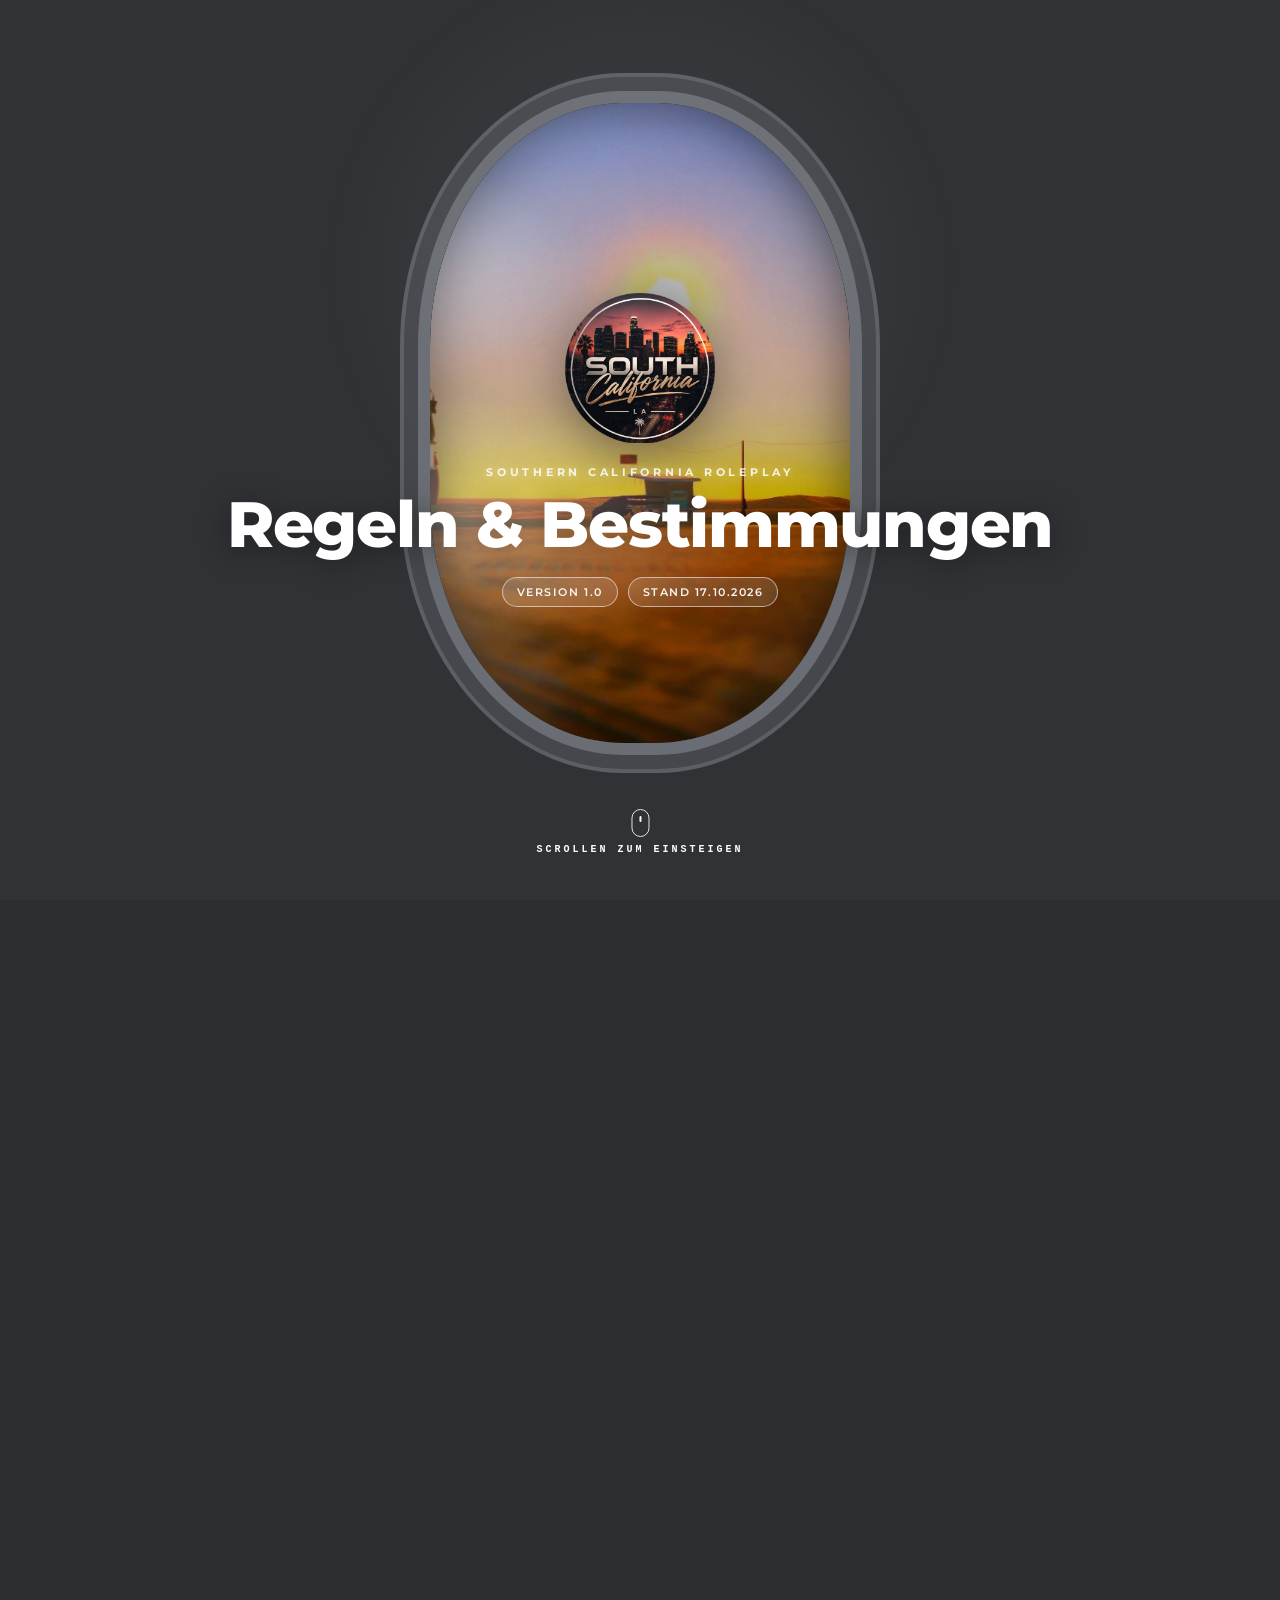
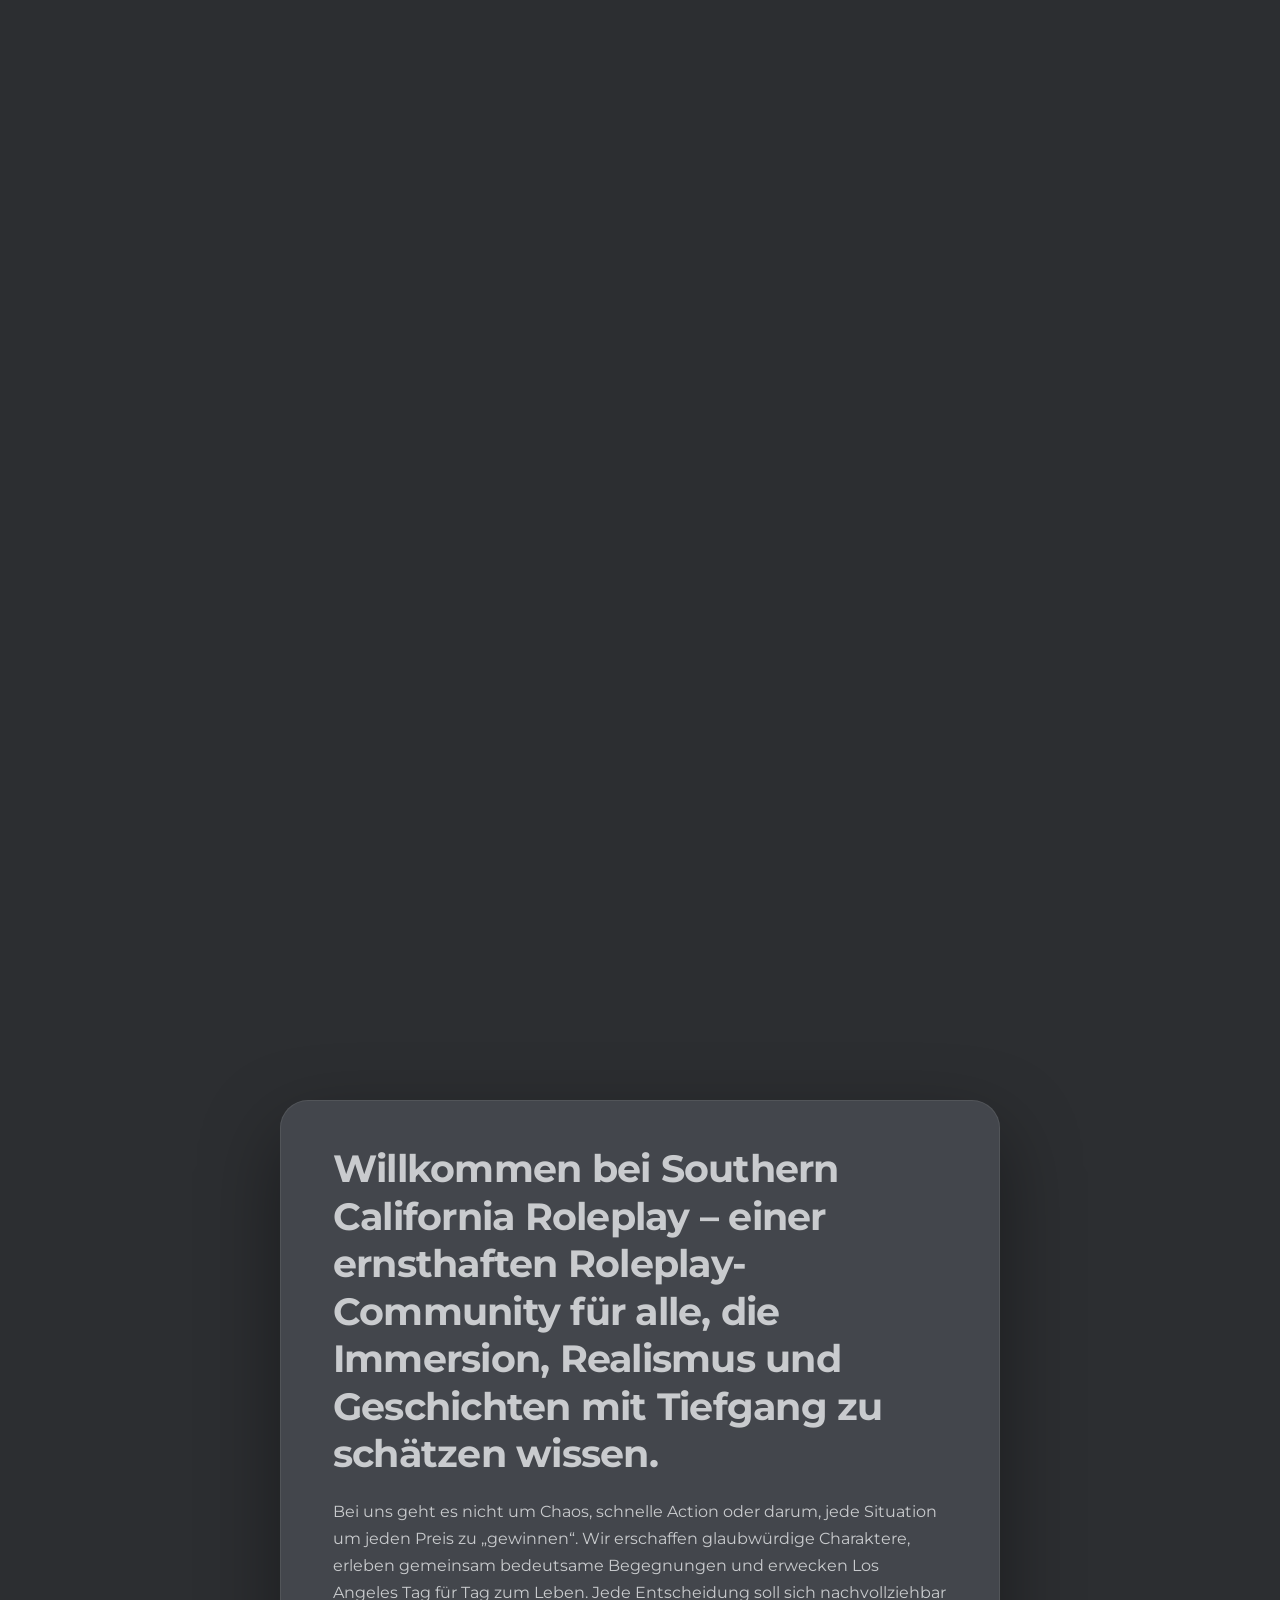
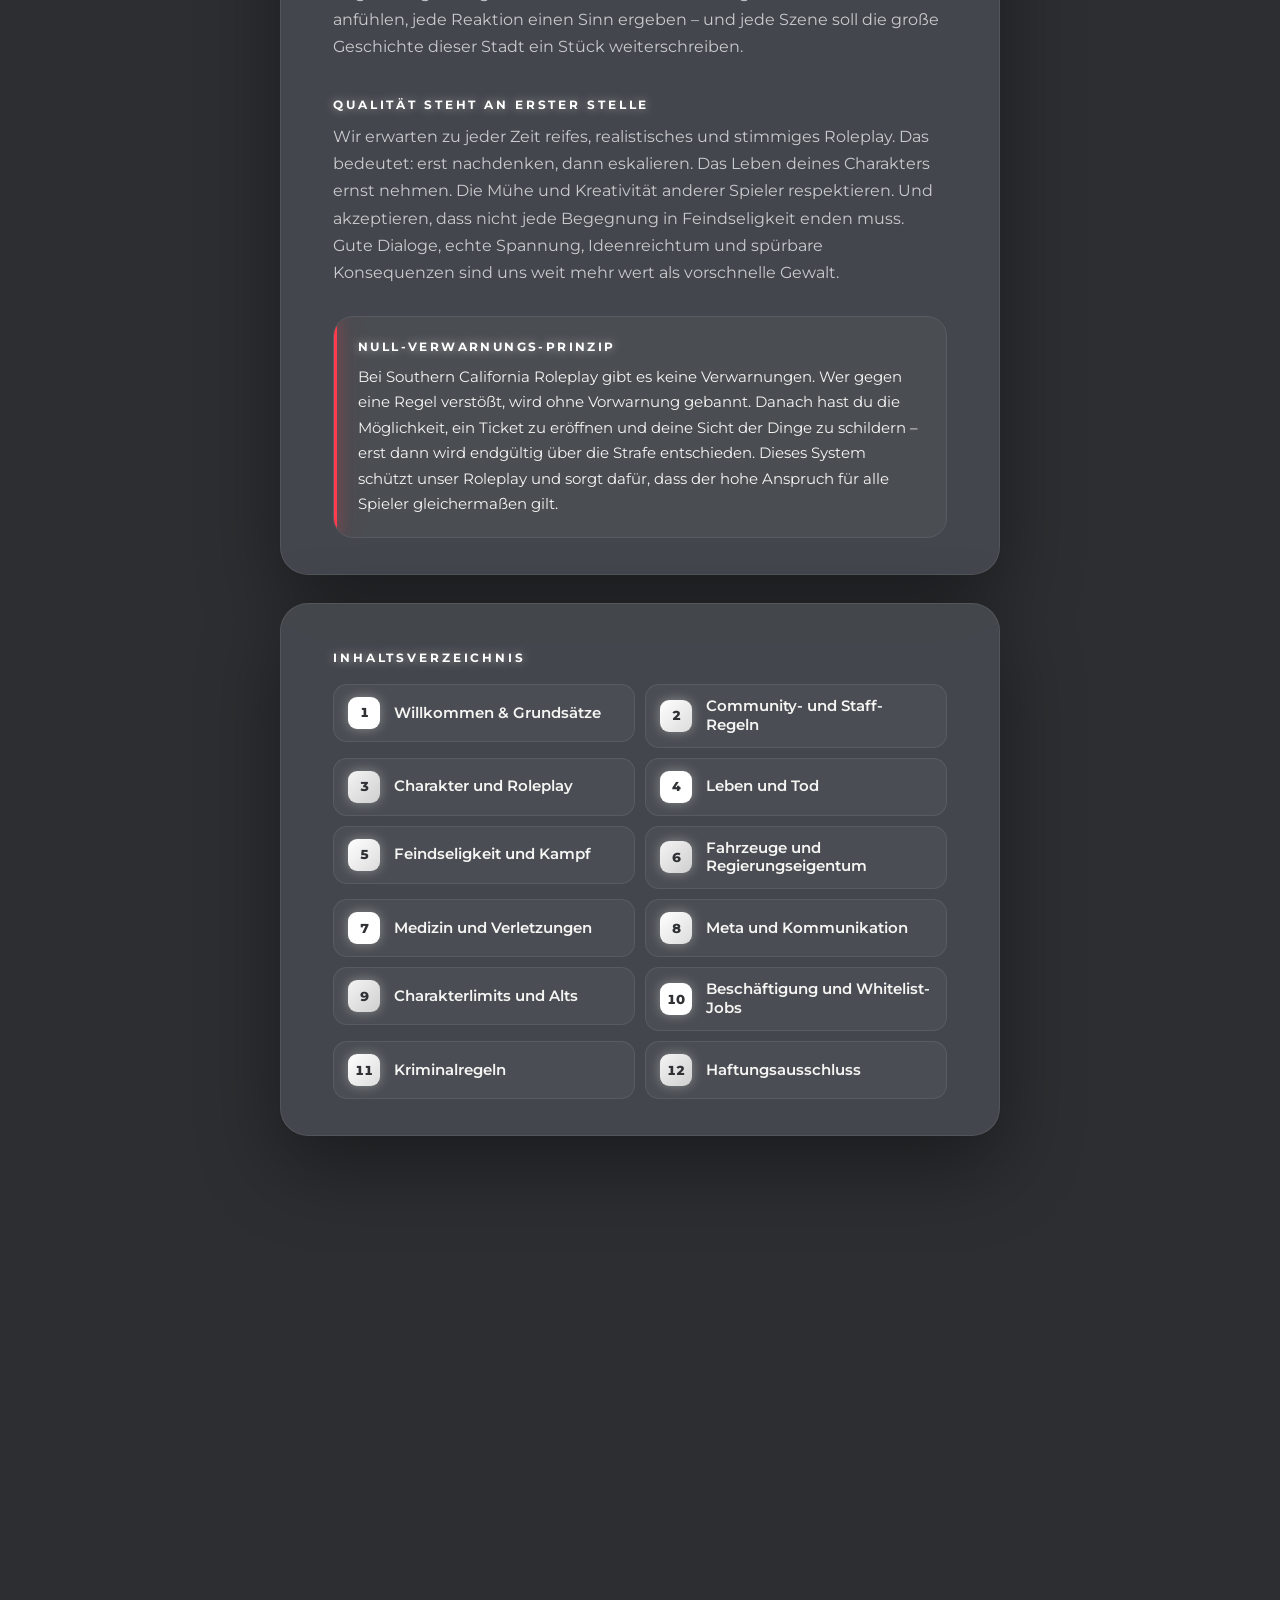
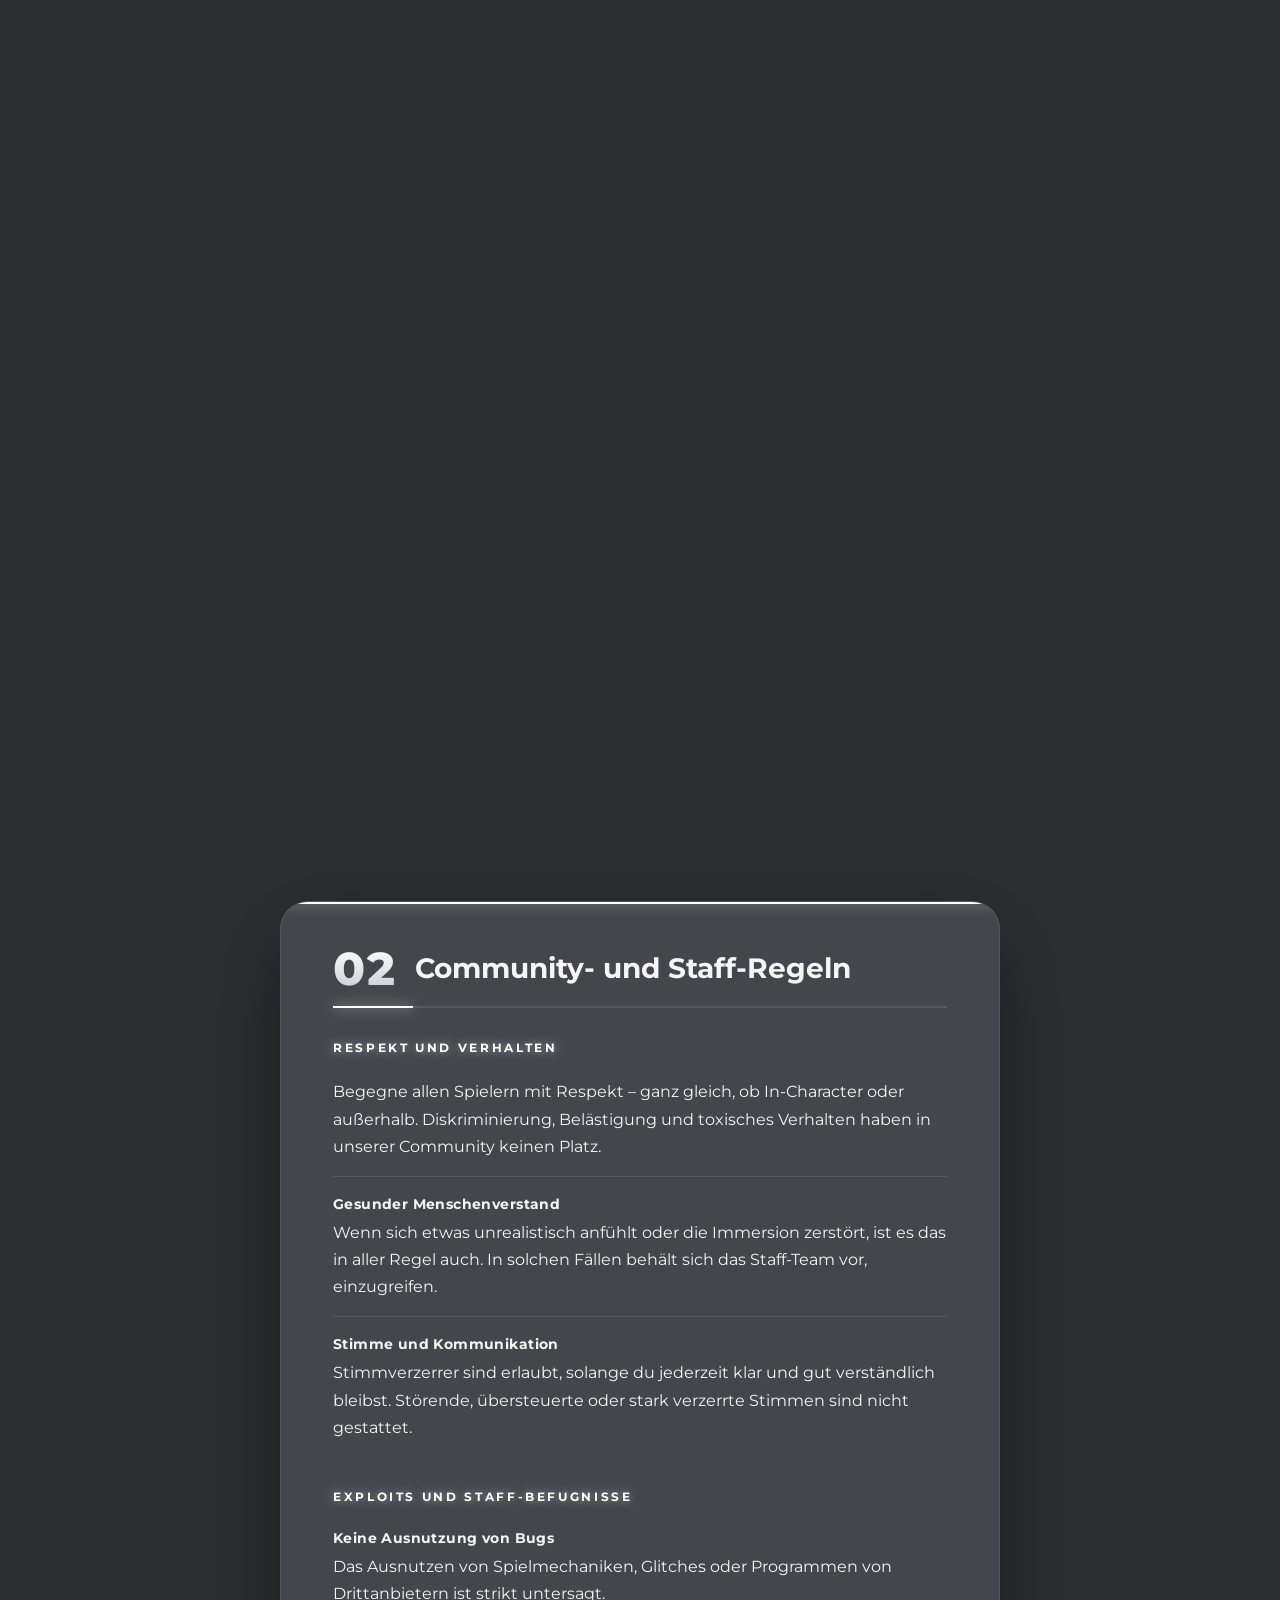
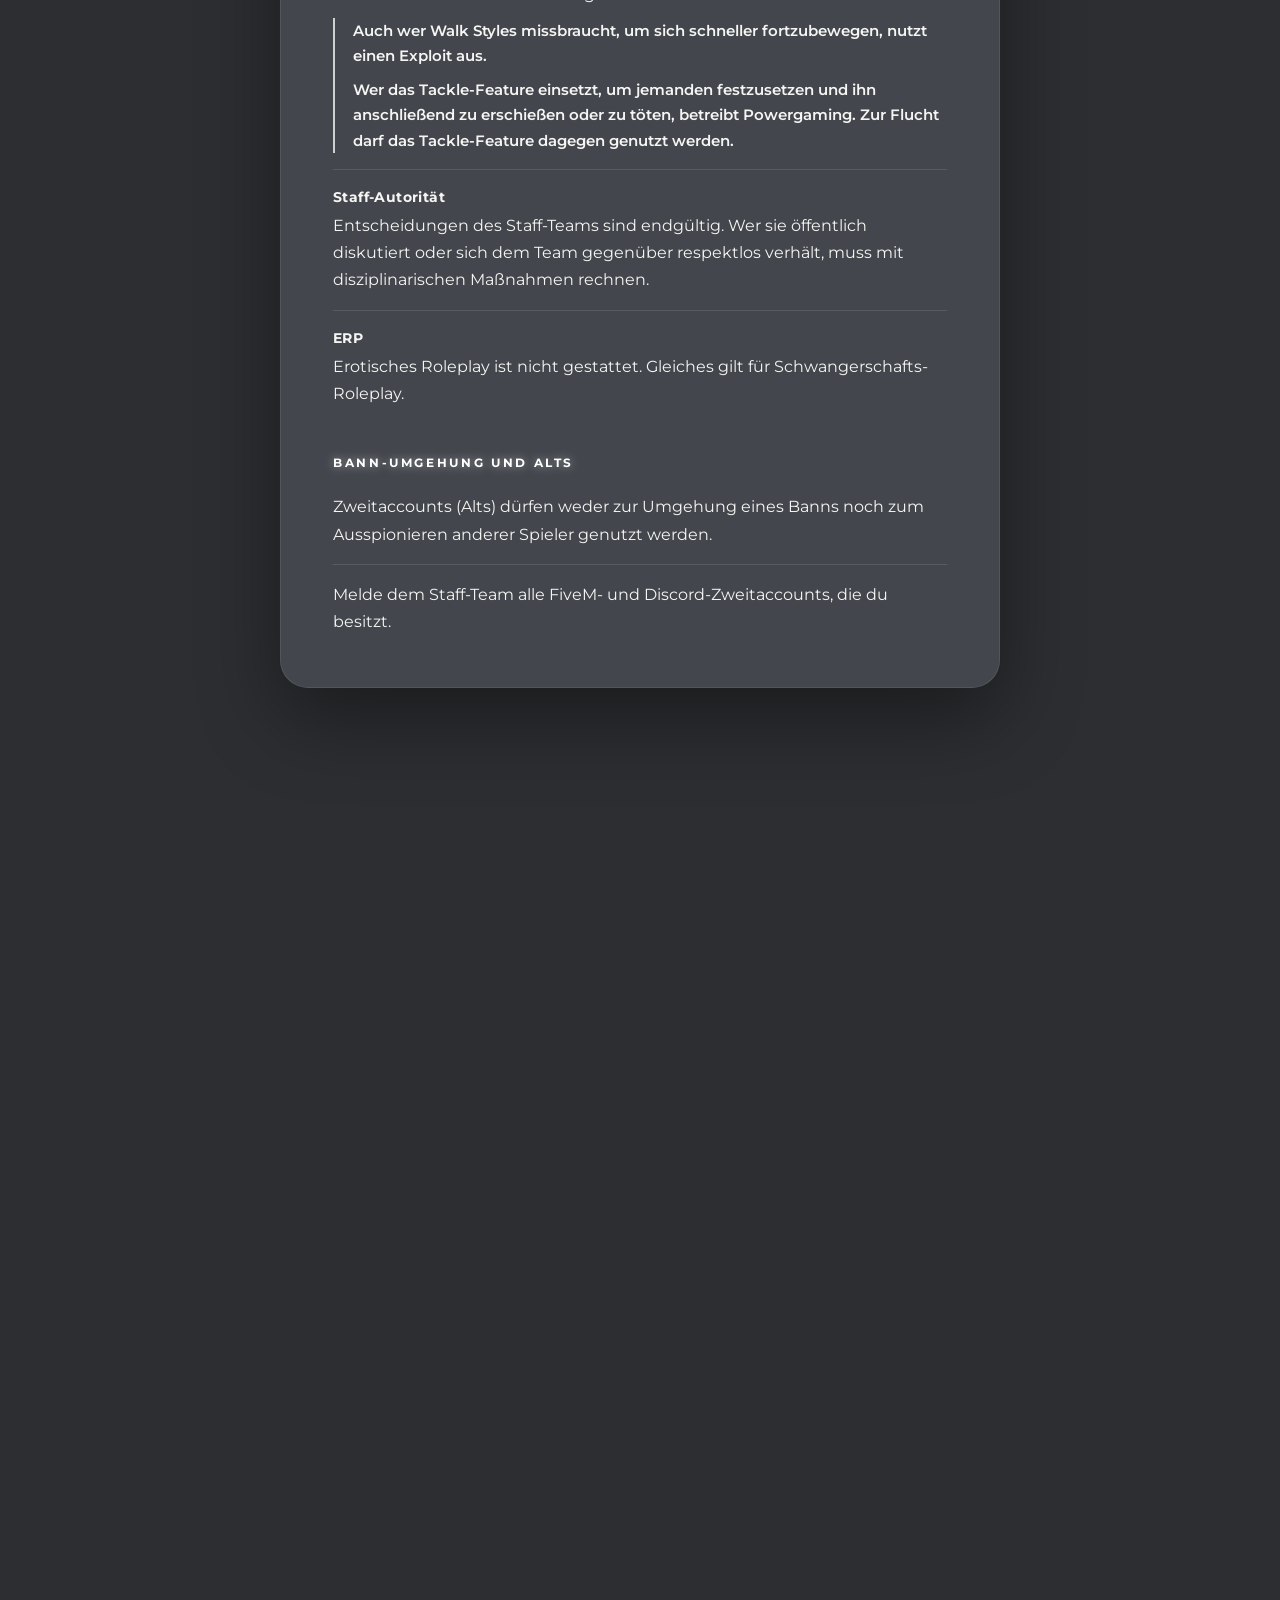
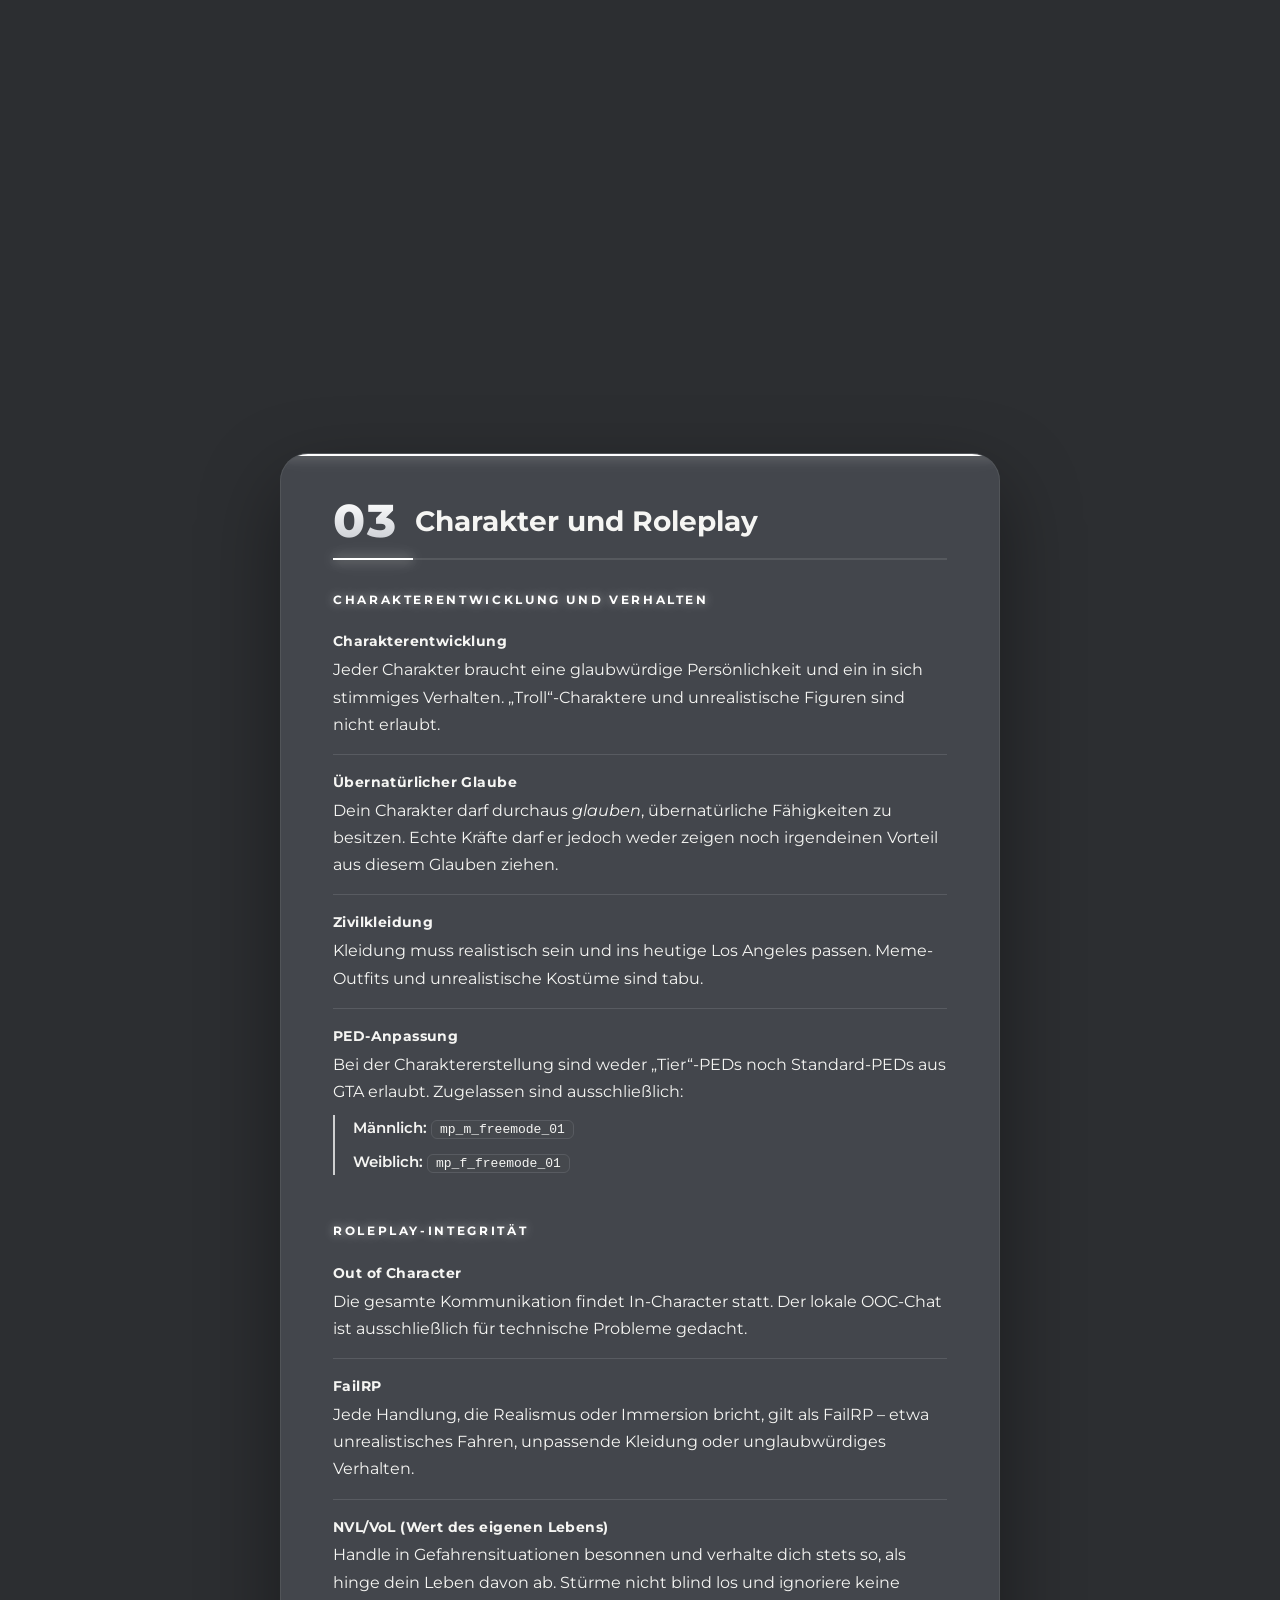
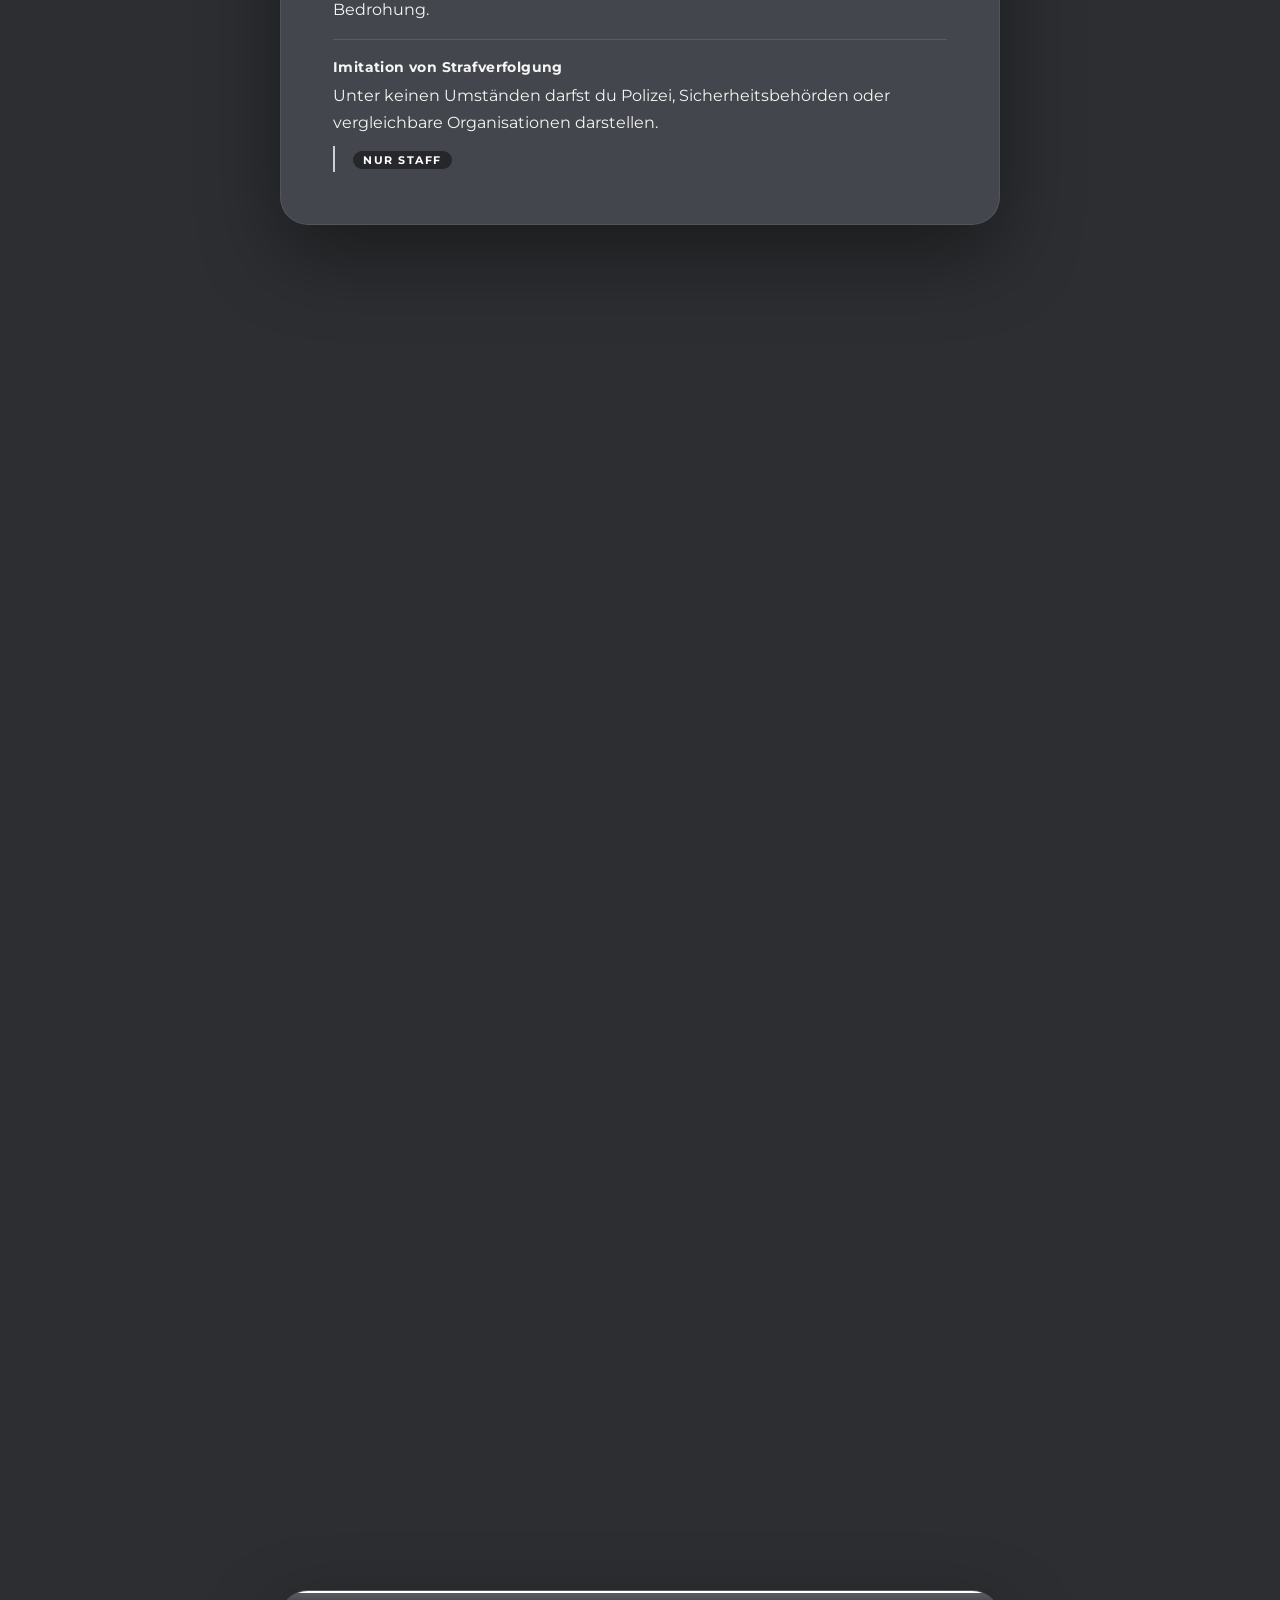
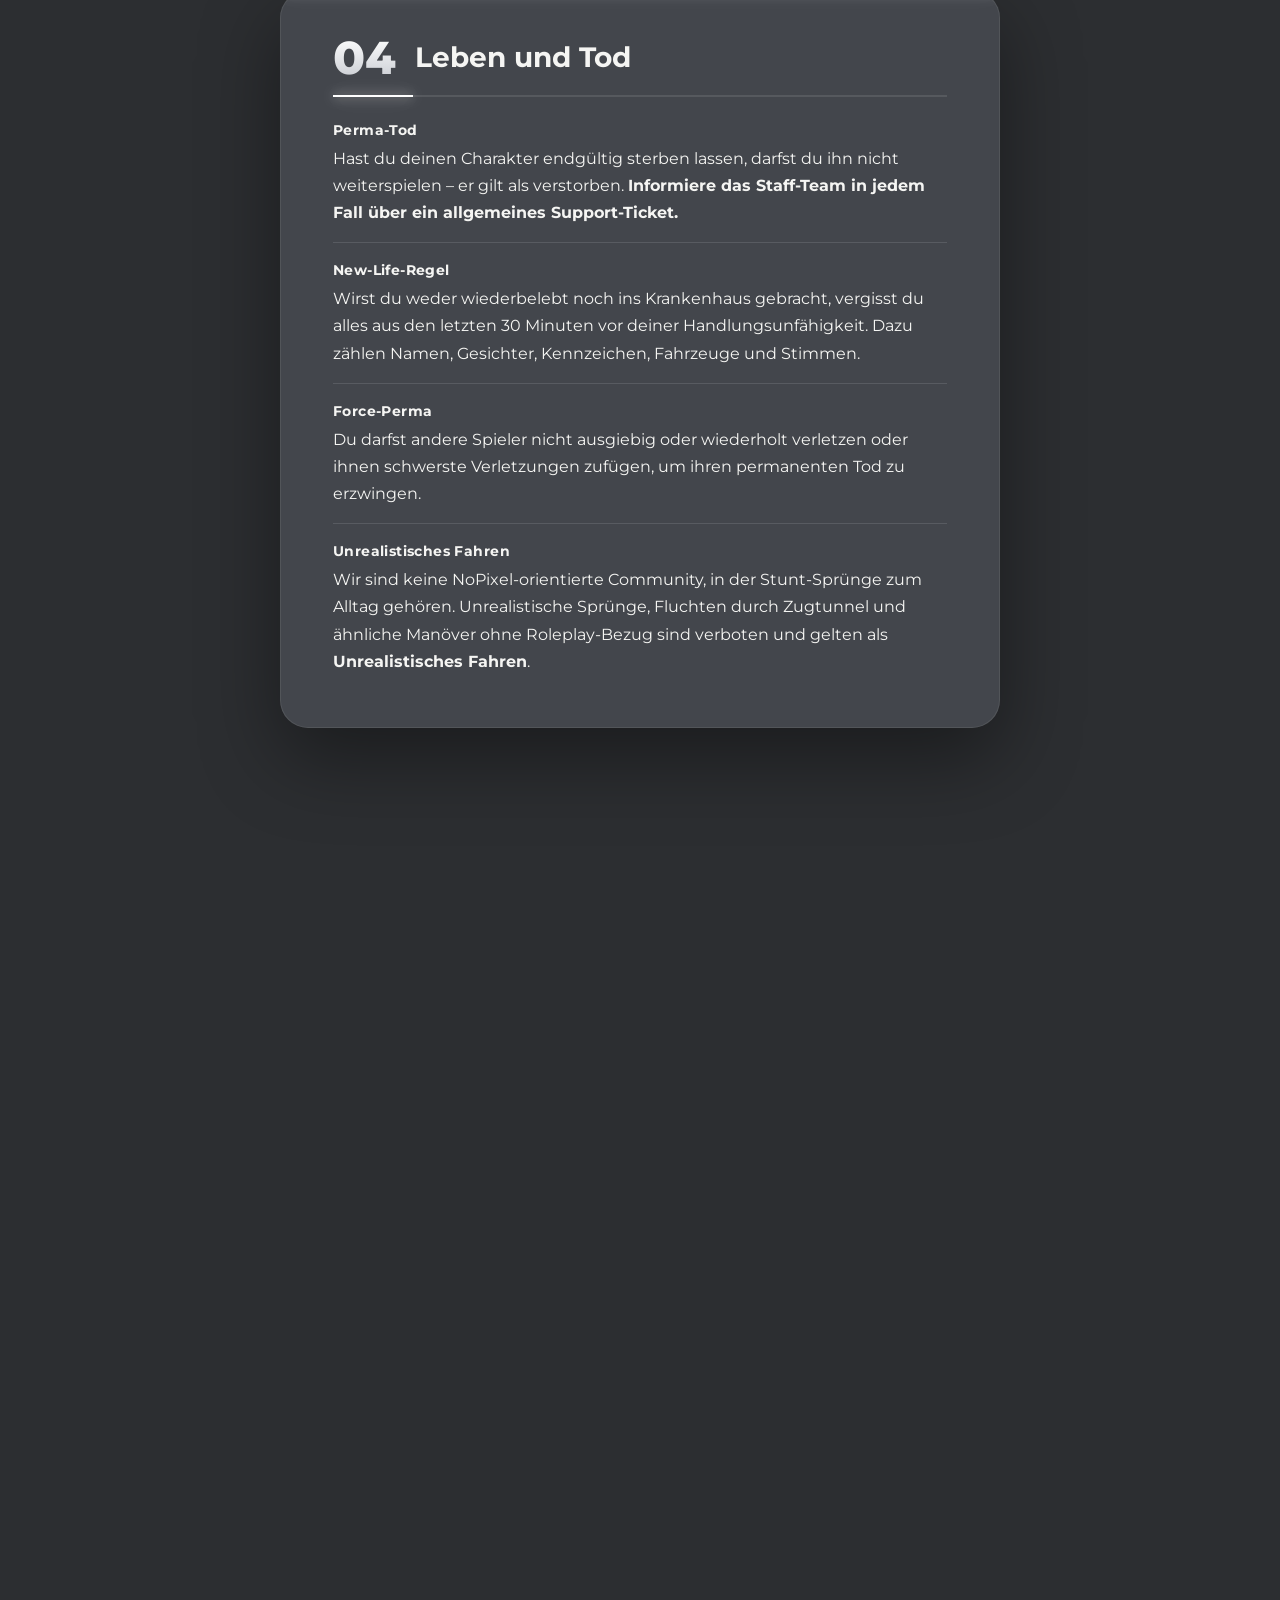
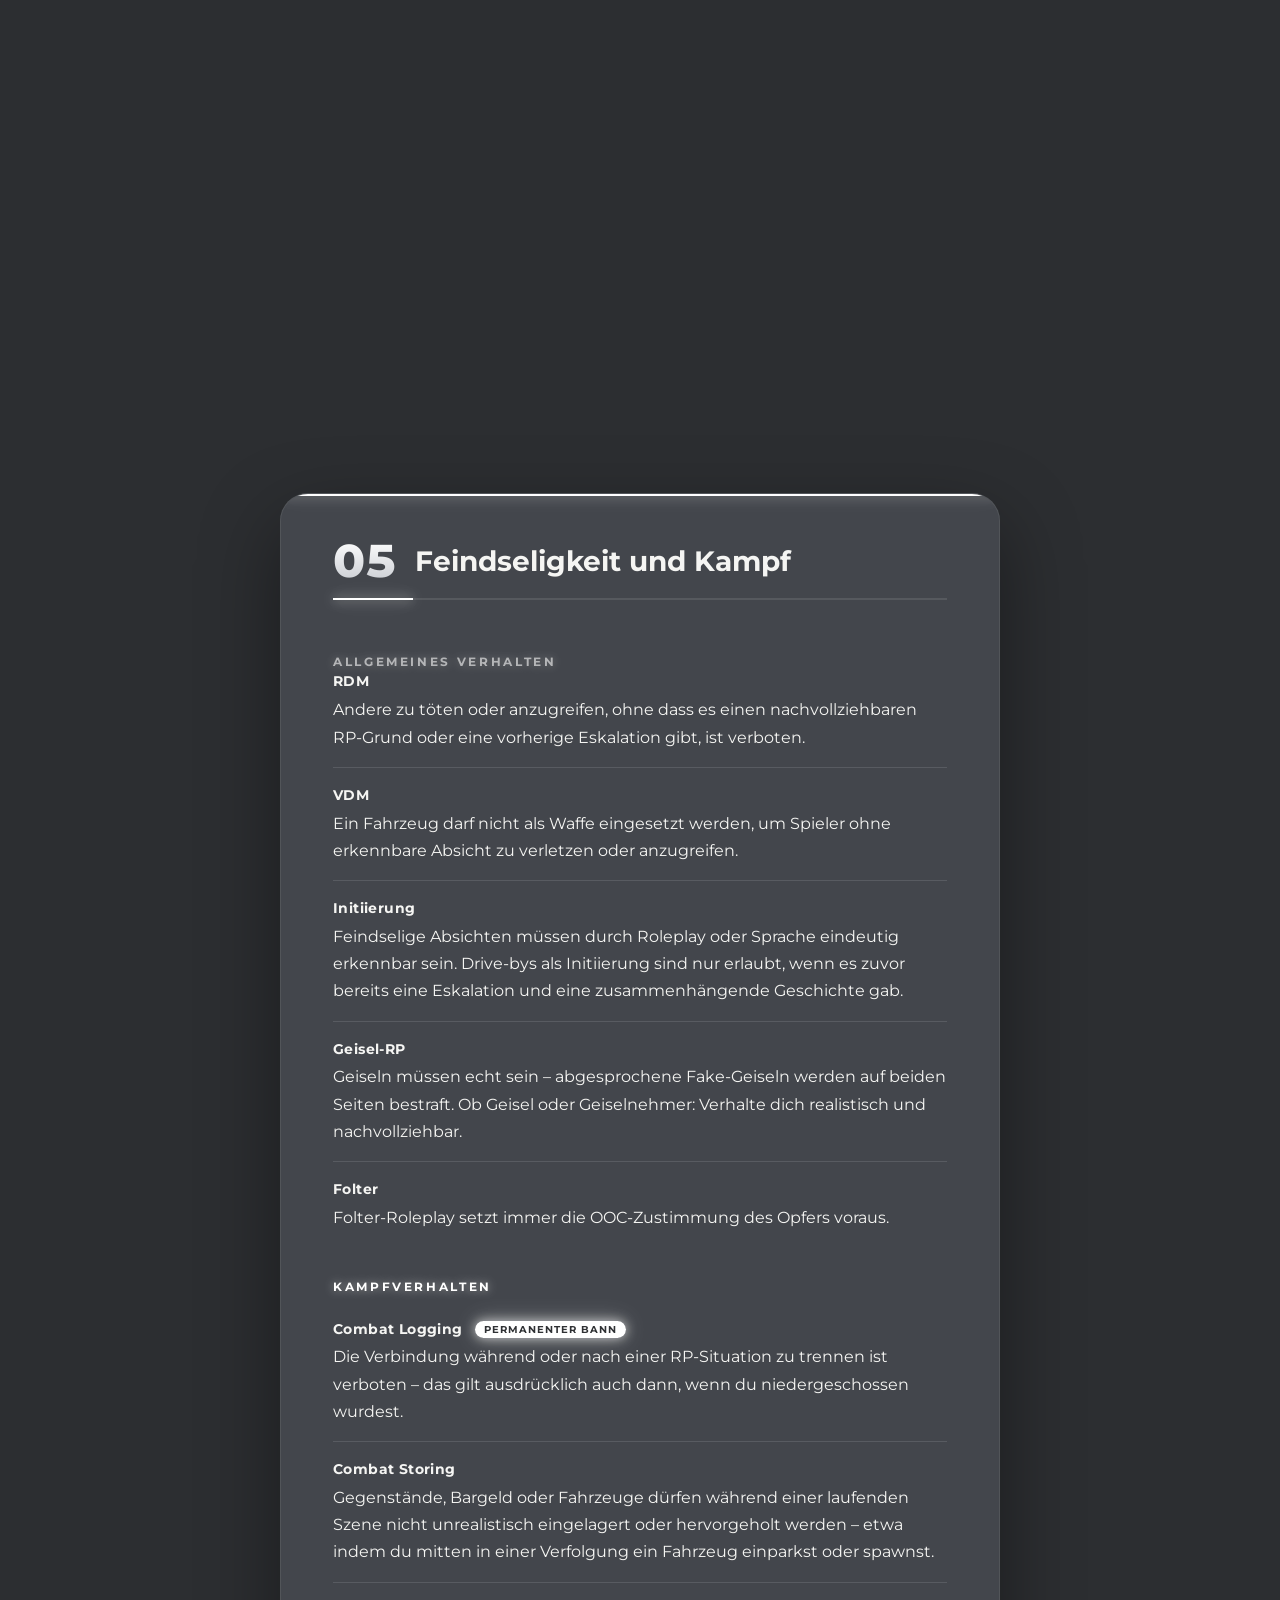
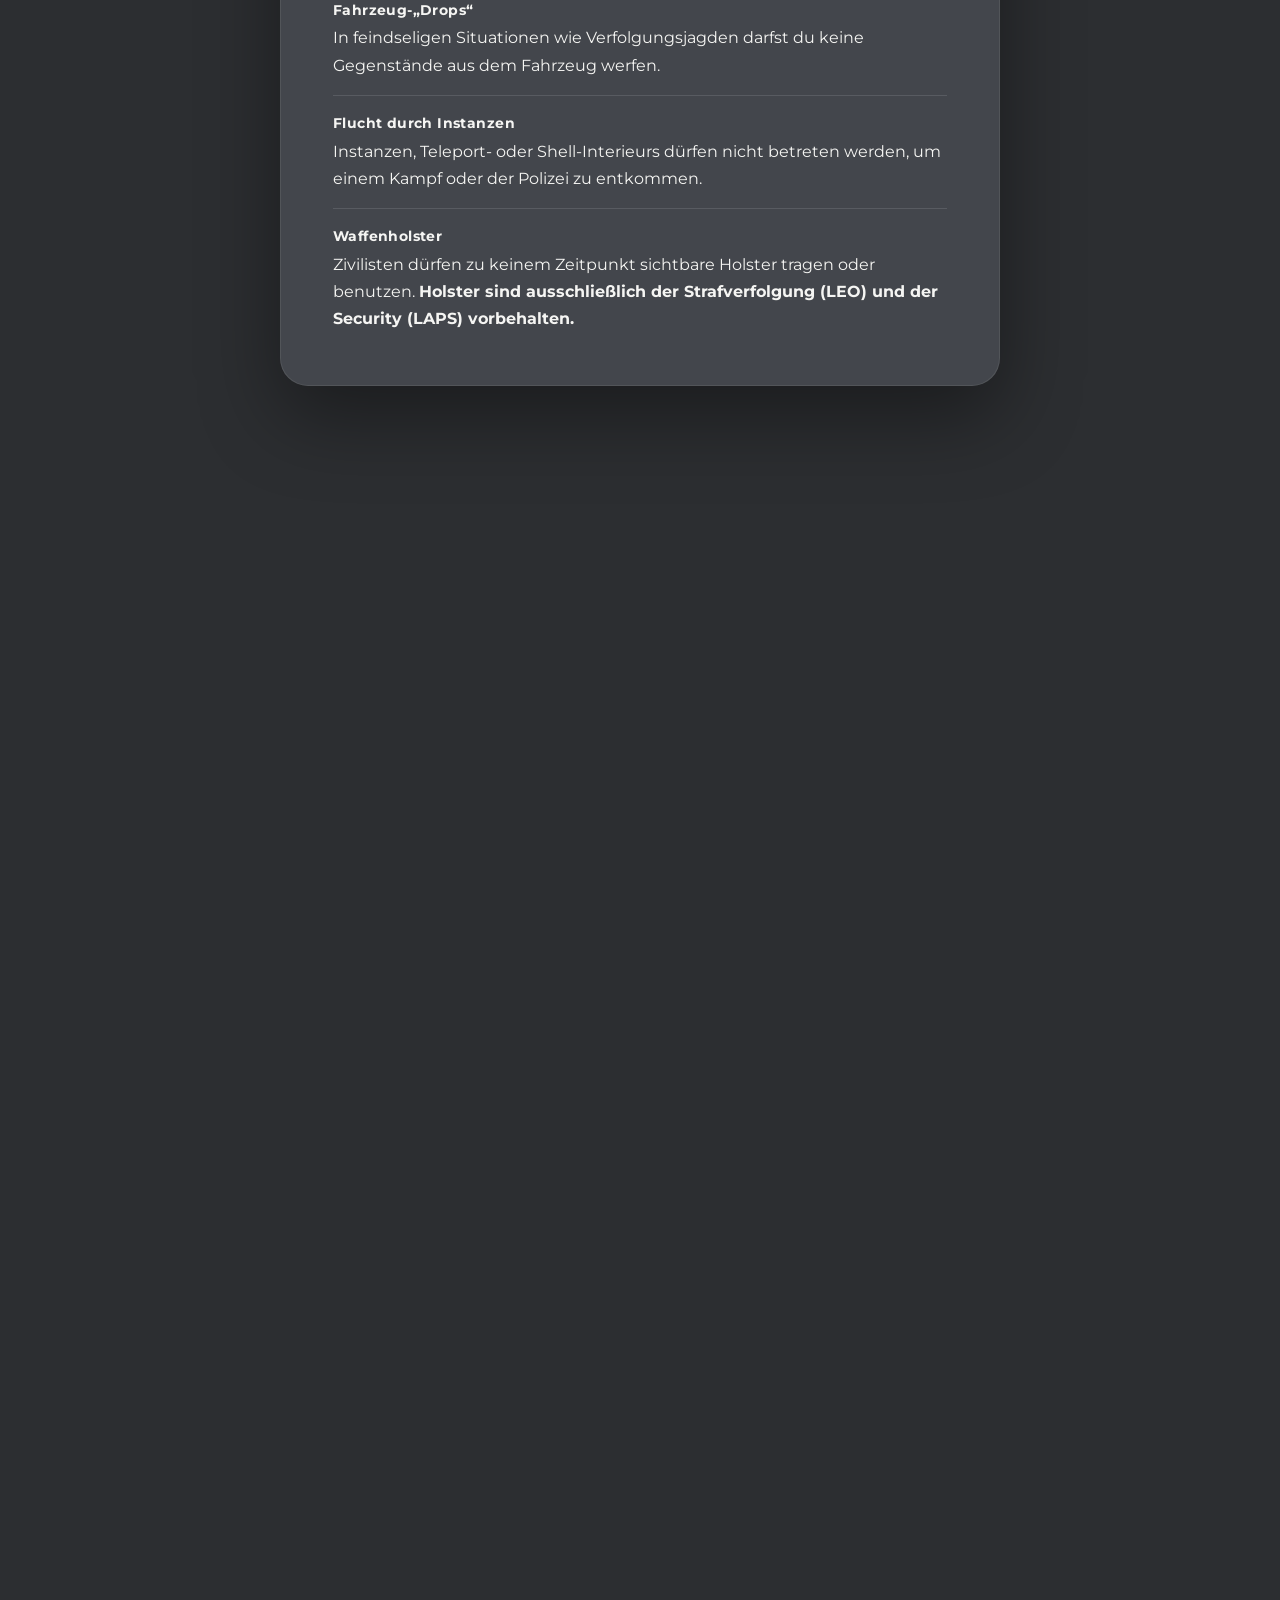
==== index.html @ 4fb78530 "Fix: Kabinenwand deckt beim Herauszoomen den ganzen Bildschirm ab" ====
<!doctype html>
<html lang="de">
<head>
<meta charset="utf-8">
<meta name="viewport" content="width=device-width, initial-scale=1, viewport-fit=cover">
<title>SCRP Regelwerk</title>
<link rel="preload" as="image" href="img/13.jpg">
<link rel="preload" as="image" href="img/logo.png">
<meta name="claude:viewport-fit-sides" content="cover">
<link rel="preconnect" href="https://fonts.googleapis.com">
<link rel="preconnect" href="https://fonts.gstatic.com" crossorigin>
<link rel="stylesheet" href="https://fonts.googleapis.com/css2?family=Montserrat:wght@400;500;600;700;800&display=swap">
<style>
/* Layout: heller Sonnenuntergangs-Kopf, weiße und pfirsichfarbene Kapitel im Wechsel, Bildstreifen mit Leitsätzen, Foto-Reihe vor dem Schluss */
:root{
  --i13:url(img/13.jpg);
  --i16:url(img/16.jpg);
  --i11:url(img/11.jpg);
  --i18:url(img/18.jpg);
  --i15:url(img/15.jpg);
  --i20:url(img/20.jpg);
  --i14:url(img/14.jpg);
  --logo:url(img/logo.png);
  --i12:url(img/12.jpg);
  --i17:url(img/17.jpg);
  --i19:url(img/19.jpg);
  --i21:url(img/21.jpg);
  --i22:url(img/22.jpg);
  --bg:#35373b; --fg:#f5f5f3; --muted:#c9cbce; --coral:#ffffff; --amber:#f2f2f2; --teal:#ffffff;
  --tint:#3f4146; --line:#55585e; --card:#46494e; --navy:#26272a;
  --sun:linear-gradient(90deg,#ffffff,#dcdcdc);
  --font:'Montserrat','Segoe UI',Helvetica,Arial,sans-serif;
  color-scheme:dark;
}
*{box-sizing:border-box}
html{scroll-behavior:smooth;overflow-x:clip}
body{margin:0;background:var(--bg);color:var(--fg);font-family:var(--font);font-size:16px;line-height:1.7;-webkit-font-smoothing:antialiased;overflow-x:clip}
.wrap{max-width:760px;margin:0 auto;padding-left:max(20px,env(safe-area-inset-left,0px));padding-right:max(20px,env(safe-area-inset-right,0px))}

/* Kopf */
.hero{position:relative;color:#fff;background:#3a3c40 var(--i13) center 55%/cover no-repeat}
.hero::before{content:"";position:absolute;inset:0;background:linear-gradient(180deg,rgba(18,19,21,.30),rgba(18,19,21,.62))}
.hero::after{content:"";position:absolute;left:0;right:0;bottom:0;height:6px;background:linear-gradient(90deg,#ffffff,#d9d9d9,#ffffff)}
.hero .wrap{position:relative;z-index:1;text-align:center;padding-block:60px 72px}
.logo{width:164px;height:164px;margin:0 auto 22px;background:var(--logo) center/contain no-repeat;filter:drop-shadow(0 8px 22px rgba(0,0,0,.35))}
.eyebrow{margin:0 0 8px;font-size:11px;font-weight:700;letter-spacing:.34em;text-transform:uppercase;color:#ffffff}
.hero h1{margin:0;font-weight:800;font-size:clamp(28px,5.4vw,46px);letter-spacing:.02em;line-height:1.15;text-wrap:balance;text-shadow:0 2px 18px rgba(0,0,0,.3)}
.meta{display:inline-flex;gap:10px;flex-wrap:wrap;justify-content:center;margin:20px 0 0}
.meta span{padding:5px 14px;border:1px solid rgba(255,255,255,.55);border-radius:99px;font-size:11px;font-weight:600;letter-spacing:.14em;text-transform:uppercase;background:rgba(255,255,255,.12)}

/* Einleitung */
.intro{padding-block:56px 6px}
.intro .lead{font-size:clamp(19px,2.6vw,23px);font-weight:600;line-height:1.5;margin:0 0 20px;text-wrap:balance}
.intro p{margin:0 0 16px;color:var(--muted)}
.intro h2{margin:34px 0 8px;font-size:12px;font-weight:700;letter-spacing:.24em;text-transform:uppercase;color:var(--coral)}
.note{margin:30px 0 0;padding:20px 24px;border-radius:14px;background:var(--tint);border:1px solid var(--line);position:relative;overflow:hidden}
.note::before{content:"";position:absolute;left:0;top:0;bottom:0;width:4px;background:var(--sun)}
.note b{display:block;margin-bottom:6px;font-size:12px;letter-spacing:.2em;text-transform:uppercase;color:var(--coral)}
.note p{margin:0;color:var(--fg);font-size:15px}

/* Inhaltsverzeichnis */
.toc{padding-block:52px 56px}
.label{margin:0 0 16px;font-size:12px;font-weight:700;letter-spacing:.24em;text-transform:uppercase;color:var(--coral)}
.toc ol{list-style:none;margin:0;padding:0;display:grid;grid-template-columns:repeat(auto-fit,minmax(260px,1fr));gap:10px}
.toc a{display:flex;align-items:center;gap:14px;padding:12px 14px;border:1px solid var(--line);border-radius:12px;background:var(--card);color:var(--fg);text-decoration:none;font-size:14.5px;font-weight:600;line-height:1.3;transition:transform .15s,border-color .15s}
.toc a span{flex:none;width:32px;height:32px;border-radius:9px;display:grid;place-items:center;background:var(--sun);color:#fff;font-size:13px;font-weight:800;font-variant-numeric:tabular-nums}
.toc li:nth-child(3n+2) a span{background:linear-gradient(135deg,#ffffff,#dcdcdc)}
.toc li:nth-child(3n) a span{background:linear-gradient(135deg,#f4f4f4,#cfcfcf)}
.toc a:hover{transform:translateY(-2px);border-color:var(--amber)}
.toc a:focus-visible{outline:2px solid var(--coral);outline-offset:2px}

/* Bildstreifen */
.band{position:relative;width:100vw;margin-left:calc(50% - 50vw);height:clamp(220px,34vw,340px);display:grid;place-items:center;text-align:center;color:#fff;background:#3a3c40 var(--img) center/cover no-repeat}
.band::before{content:"";position:absolute;inset:0;background:linear-gradient(180deg,rgba(18,19,21,.12),rgba(18,19,21,.55))}
.band div{position:relative;padding:0 24px}
.band strong{display:block;font-size:clamp(24px,4.6vw,40px);font-weight:800;letter-spacing:.02em;line-height:1.15;text-wrap:balance;text-shadow:0 2px 16px rgba(0,0,0,.4)}
.band em{display:block;margin-top:8px;font-style:normal;font-size:13px;font-weight:600;letter-spacing:.2em;text-transform:uppercase;color:#ffffff;text-shadow:0 1px 8px rgba(0,0,0,.4)}
.bandwrap{position:relative;z-index:0}

/* Kapitel */
.chap{padding-block:56px 40px}
.chap.alt{background:var(--tint);box-shadow:0 0 0 100vmax var(--tint);clip-path:inset(0 -100vmax)}
.chap-head{display:flex;align-items:center;gap:18px;padding-bottom:14px;margin-bottom:6px;border-bottom:2px solid var(--line);position:relative}
.chap-head::after{content:"";position:absolute;left:0;bottom:-2px;width:72px;height:2px;background:var(--sun)}
.chap-head .no{flex:none;font-size:clamp(34px,6vw,46px);font-weight:800;line-height:1;background:var(--sun);-webkit-background-clip:text;background-clip:text;color:transparent;font-variant-numeric:tabular-nums}
.chap h2{margin:0;font-size:clamp(21px,3.4vw,28px);font-weight:700;line-height:1.25;text-wrap:balance}
.chap h3{margin:30px 0 4px;font-size:12px;font-weight:700;letter-spacing:.22em;text-transform:uppercase;color:var(--teal)}
ul.rules{list-style:none;margin:0;padding:0}
ul.rules>li{padding:16px 0;border-bottom:1px solid var(--line);overflow-wrap:anywhere;min-width:0}
ul.rules>li:last-child{border-bottom:0}
ul.rules>li>b:first-child{display:block;margin-bottom:3px;font-size:13.5px;font-weight:700;letter-spacing:.03em;color:var(--fg)}
ul.rules ul{list-style:none;margin:10px 0 0;padding:0 0 0 18px;border-left:2px solid var(--amber);display:grid;gap:8px}
ul.rules ul li{font-size:15px;color:var(--muted)}
ul.rules ul li strong{color:var(--fg);font-weight:600}
ul.rules ul ul{margin-top:8px}
.tag{margin-left:8px;padding:2px 9px;border-radius:99px;background:var(--coral);color:#fff;font-size:10px;font-weight:700;letter-spacing:.1em;text-transform:uppercase;white-space:nowrap;vertical-align:1px}
.staff{padding:2px 10px;border-radius:99px;background:var(--navy);color:#fff;font-size:11px;font-weight:700;letter-spacing:.14em;text-transform:uppercase}
.ped{font-family:ui-monospace,Consolas,monospace;font-size:13px;padding:1px 8px;border-radius:6px;background:var(--card);border:1px solid var(--line);color:var(--fg)}

/* Foto-Galerie */
.photos{padding-block:56px 0}
.photos .grid{display:grid;grid-template-columns:repeat(3,1fr);gap:12px}
.photos .ph{aspect-ratio:4/3;max-width:100%;border-radius:14px;background:#3a3c40 var(--img) center/cover no-repeat}
.photos .ph.wide{grid-column:span 2;aspect-ratio:auto}
.cap{margin:12px 0 0;font-size:11px;letter-spacing:.18em;text-transform:uppercase;color:var(--muted);text-align:center}
/* Schluss */
.disc{margin:56px 0 0;padding:30px 28px;border-radius:16px;background:var(--tint);border:1px solid var(--line)}
.disc h2{margin:0 0 10px;font-size:12px;font-weight:700;letter-spacing:.24em;text-transform:uppercase;color:var(--coral)}
.disc p{margin:0;font-style:italic;color:var(--muted)}
footer{margin-top:64px;background:var(--navy);color:#fff;text-align:center;position:relative}
footer::before{content:"";position:absolute;left:0;right:0;top:0;height:6px;background:linear-gradient(90deg,#ffffff,#d9d9d9,#ffffff)}
footer .wrap{padding-block:48px 52px}
footer .logo{width:96px;height:96px;margin-bottom:14px;filter:none}
footer p{margin:0;font-size:11px;letter-spacing:.18em;text-transform:uppercase;color:#c9d0e4}
@media (max-width:560px){.photos .grid{grid-template-columns:1fr 1fr}.photos .ph.wide{grid-column:span 2;aspect-ratio:16/9}.chap-head{gap:14px}}
@media (prefers-reduced-motion:reduce){html{scroll-behavior:auto}.toc a{transition:none}}

/* Leuchten */
.label,.intro h2,.note b,.chap h3,.disc h2,.eyebrow{text-shadow:0 0 10px rgba(255,255,255,.5)}
.chap-head .no{filter:drop-shadow(0 0 8px rgba(255,255,255,.5))}
.toc a span{color:#2f3134;box-shadow:0 0 12px rgba(255,255,255,.35)}
.tag{color:#2f3134;box-shadow:0 0 10px rgba(255,255,255,.4)}
.hero::after,footer::before,.chap-head::after,.note::before{box-shadow:0 0 12px rgba(255,255,255,.6)}
ul.rules ul{border-left-color:rgba(255,255,255,.75)}
.toc a:hover{border-color:#ffffff;box-shadow:0 0 14px rgba(255,255,255,.18)}
.toc a:focus-visible{outline-color:#ffffff}
/* ===== Version 6: durchgehende Bildbühne, rote Akzente ===== */
/* Layout: ein fest stehendes Bild hinter der Seite blendet beim Scrollen nahtlos ins nächste, graue Karten gleiten darüber */
:root{--bg:#3f4146;--tint:#3f4146;--card:rgba(70,73,78,.94);--line:#585b61;--red:#ff3b4e;--redglow:0 0 14px rgba(255,59,78,.75),0 0 28px rgba(255,59,78,.35);--wglow:0 0 12px rgba(255,255,255,.7),0 0 24px rgba(255,255,255,.25);--ease:cubic-bezier(.2,.8,.2,1)}
body{background:#2c2e31}

/* ---------- Bildbühne ---------- */
.stage{position:fixed;inset:0;z-index:-1;overflow:hidden;background:#2c2e31}
.stage .layer{position:absolute;inset:0;background:var(--img) center/cover no-repeat;opacity:0;will-change:opacity}
.stage .layer:first-child{opacity:1}
.stage .dim{position:absolute;inset:0;background:#2a2c2f;opacity:var(--dim,0);will-change:opacity}
.spot{position:fixed;inset:0;z-index:55;pointer-events:none;background:radial-gradient(520px circle at var(--mx,50%) var(--my,30%),rgba(255,255,255,.07),transparent 62%)}
.k-progress{position:fixed;left:0;right:0;top:env(safe-area-inset-top,0px);height:3px;z-index:60;background:#fff;box-shadow:var(--wglow);transform-origin:0 50%;transform:scaleX(0)}

/* ---------- Landing: Flugzeugfenster ---------- */
.k-hero{position:relative;height:300vh}
.k-sticky{position:sticky;top:0;height:100vh;height:100svh;overflow:hidden}
.k-clouds{position:absolute;inset:0;opacity:var(--co,1)}
.k-clouds i{position:absolute;left:0;width:46vw;height:20vw;border-radius:50%;background:radial-gradient(closest-side,rgba(255,255,255,.55),rgba(255,255,255,0));filter:blur(8px);animation:cloud linear infinite}
.k-clouds i:nth-child(1){top:16%;animation-duration:16s}
.k-clouds i:nth-child(2){top:44%;animation-duration:22s;animation-delay:-7s;width:60vw}
.k-clouds i:nth-child(3){top:64%;animation-duration:13s;animation-delay:-3s}
.k-clouds i:nth-child(4){top:30%;animation-duration:26s;animation-delay:-14s;width:34vw}
@keyframes cloud{from{transform:translateX(-60vw)}to{transform:translateX(160vw)}}
.k-window{position:absolute;inset:0;opacity:var(--wo,1);transform:scale(var(--win,1));transform-origin:50% 47%;pointer-events:none;will-change:transform}
.k-window::before,.k-window::after{content:"";position:absolute;left:50%;top:47%;width:min(52vw,420px);height:min(74vh,640px);transform:translate(-50%,-50%);border-radius:46% / 38%;z-index:1}
.k-wall{position:absolute;inset:0;background:#303236}
.k-window::before{box-shadow:0 0 0 12px #6a6d73,0 0 0 26px #45474c,0 0 0 30px #5b5e63,inset 0 0 60px rgba(0,0,0,.6)}
.k-window::after{background:linear-gradient(125deg,rgba(255,255,255,.16),rgba(255,255,255,0) 38%,rgba(255,255,255,0) 72%,rgba(255,255,255,.05))}
.k-title{position:absolute;inset:0;display:grid;place-content:center;justify-items:center;text-align:center;padding-inline:20px;opacity:var(--lo,1);transform:translateY(calc(var(--lo-y,0) * 1px))}
.k-title .logo{width:150px;height:150px;margin:0 0 20px;filter:drop-shadow(0 10px 26px rgba(0,0,0,.45))}
.k-title .eyebrow{margin:0 0 10px;font-size:11px;font-weight:700;letter-spacing:.34em;text-transform:uppercase;color:#fff;opacity:.85}
.k-title h1{margin:0;font-size:clamp(34px,6vw,64px);font-weight:800;line-height:1.05;color:#fff;letter-spacing:-.02em;text-shadow:0 4px 30px rgba(0,0,0,.4)}
.k-title .meta{margin-top:18px}
.k-welcome{position:absolute;inset:0;display:grid;place-content:center;text-align:center;padding-inline:20px;opacity:var(--wel,0);transform:translateY(calc((1 - var(--wel,0)) * 24px))}
.k-welcome h2{margin:0;font-size:clamp(42px,8.5vw,108px);font-weight:800;line-height:1.02;letter-spacing:-.03em;color:#fff;text-shadow:0 6px 40px rgba(0,0,0,.45)}
.k-hint{position:absolute;left:50%;bottom:calc(5vh + env(safe-area-inset-bottom,0px));transform:translateX(-50%);display:grid;justify-items:center;gap:8px;font:600 10px/1 ui-monospace,Consolas,monospace;letter-spacing:.3em;text-transform:uppercase;color:#fff;opacity:var(--hint,1)}
.k-hint i{display:block;width:18px;height:28px;border:1.5px solid rgba(255,255,255,.85);border-radius:10px;position:relative}
.k-hint i::after{content:"";position:absolute;left:50%;top:6px;width:2px;height:6px;margin-left:-1px;border-radius:2px;background:#fff;animation:hintDot 1.8s ease-in-out infinite}
@keyframes hintDot{0%{opacity:0;transform:translateY(0)}30%{opacity:1}100%{opacity:0;transform:translateY(9px)}}

/* ---------- Kapitel-Opener: nur Typo über der Bühne ---------- */
.op{position:relative;height:200vh;width:100vw;margin-left:calc(50% - 50vw);margin-top:60px}
.op-sticky{position:sticky;top:0;height:100vh;height:100svh;overflow:hidden}
.op-img{position:absolute;inset:0;display:block;width:100%;height:100%;border:0;padding:0;margin:0;background:transparent;cursor:zoom-in}
.op-img:focus-visible{outline:3px solid #fff;outline-offset:-6px}
.op-text{position:absolute;left:0;right:0;bottom:16vh;display:grid;justify-items:center;text-align:center;padding-inline:max(20px,env(safe-area-inset-left,0px));pointer-events:none;opacity:calc(1 - var(--tx,0));transform:translateY(calc(var(--tx,0) * -30px))}
.op-kick{margin:0 0 14px;font-size:12px;font-weight:700;letter-spacing:.3em;text-transform:uppercase;color:#fff;opacity:var(--t1,0);transform:translateY(calc((1 - var(--t1,0)) * 14px))}
.op-text h2{margin:0;font-size:clamp(40px,7.6vw,104px);font-weight:800;line-height:1.02;letter-spacing:-.03em;color:#fff;text-wrap:balance;text-shadow:0 6px 40px rgba(0,0,0,.4);opacity:var(--t2,0);transform:translateY(calc((1 - var(--t2,0)) * 28px))}
.op-tag{margin:18px 0 0;max-width:30ch;font-size:clamp(17px,2.2vw,24px);font-weight:500;line-height:1.4;color:rgba(255,255,255,.9);text-shadow:0 2px 16px rgba(0,0,0,.4);opacity:var(--t3,0);transform:translateY(calc((1 - var(--t3,0)) * 18px))}
.op-zoom{position:absolute;right:max(24px,env(safe-area-inset-right,0px));bottom:calc(24px + env(safe-area-inset-bottom,0px));pointer-events:none;padding:8px 14px;border-radius:99px;background:rgba(28,30,33,.55);-webkit-backdrop-filter:blur(10px);backdrop-filter:blur(10px);border:1px solid rgba(255,255,255,.22);font-size:11px;font-weight:600;letter-spacing:.14em;text-transform:uppercase;color:#fff;opacity:calc(var(--t3,0) * (1 - var(--tx,0)))}

/* ---------- Karten gleiten über das Bild ---------- */
.k6 .op + .chap{margin-top:-55vh}
.k6 .intro,.k6 .toc,.k6 .chap,.k6 .photos,.k6 .disc{position:relative;z-index:2;background:var(--card);border:1px solid rgba(255,255,255,.08);border-radius:28px;padding:44px clamp(20px,4.5vw,52px) 36px;box-shadow:0 30px 80px rgba(0,0,0,.4);margin-top:28px}
.k6 .intro{margin-top:0}
.k6 .chap.alt{background:var(--card);box-shadow:0 30px 80px rgba(0,0,0,.4);clip-path:none}
.k6 .chap{overflow:hidden}
.k6 .chap::before{content:"";position:absolute;left:0;right:0;top:0;height:2px;background:#fff;box-shadow:var(--wglow);z-index:1}
.k6 .chap-head{border-bottom-color:rgba(255,255,255,.1)}
.k6 .chap-head::after{background:#fff;box-shadow:var(--wglow);width:80px}
.k6 .chap-head .no{background:linear-gradient(180deg,#fff,#c9ccd2);-webkit-background-clip:text;background-clip:text;color:transparent;filter:none}
.k6 .chap h3{color:#fff;opacity:.6}
.k6 .intro .lead{font-size:clamp(24px,3.6vw,38px);font-weight:700;line-height:1.25;letter-spacing:-.02em}
.k6 .note{background:rgba(255,255,255,.04);border-radius:20px}
.k6 .note::before{background:var(--red);width:3px;box-shadow:var(--redglow)}
.k6 .note b{color:#fff}
.k6 .toc a{background:rgba(255,255,255,.04);border-color:rgba(255,255,255,.08);border-radius:14px;transition:transform .4s var(--ease),border-color .3s,box-shadow .3s}
.k6 .toc a:hover{transform:translateY(-3px);border-color:rgba(255,255,255,.5);box-shadow:0 0 18px rgba(255,255,255,.15)}
.k6 .toc a span{background:#fff;color:#2f3134}
.k6 .tag{background:#fff;color:#2f3134;box-shadow:var(--wglow)}
.k6 ul.rules ul{border-left-color:rgba(255,255,255,.75)}

/* Galerie: klickbare Kacheln */
.k6 .photos .grid{display:grid;grid-template-columns:repeat(3,1fr);gap:14px;height:auto}
.k6 .photos .ph{position:relative;aspect-ratio:4/3;border:0;padding:0;border-radius:18px;cursor:zoom-in;background:#3a3c40 var(--img) center/cover no-repeat;transition:transform .5s var(--ease),box-shadow .5s var(--ease)}
.k6 .photos .ph:first-child{grid-row:auto;aspect-ratio:4/3}
.k6 .photos .ph:hover{transform:translateY(-4px);box-shadow:0 20px 50px rgba(0,0,0,.4)}
.k6 .photos .ph:focus-visible{outline:3px solid #fff;outline-offset:3px}
@media (max-width:560px){.k6 .photos .grid{grid-template-columns:1fr 1fr}}

/* Aufdecken: sanftes Anheben */
.k6 .rv{opacity:0;transform:translateY(22px);transition:opacity 1s var(--ease) var(--d,0ms),transform 1.1s var(--ease) var(--d,0ms)}
.k6 .rv.in{opacity:1;transform:none}

/* ---------- Lightbox ---------- */
.lb{position:fixed;inset:0;z-index:100;display:grid;grid-template-rows:1fr auto;background:rgba(18,19,21,.86);-webkit-backdrop-filter:blur(20px);backdrop-filter:blur(20px);opacity:0;visibility:hidden;transition:opacity .4s var(--ease),visibility 0s .4s;padding:calc(64px + env(safe-area-inset-top,0px)) max(16px,env(safe-area-inset-right,0px)) calc(20px + env(safe-area-inset-bottom,0px)) max(16px,env(safe-area-inset-left,0px))}
.lb.open{opacity:1;visibility:visible;transition:opacity .4s var(--ease)}
.lb-img{width:100%;height:100%;background:var(--img) center/contain no-repeat;transform:scale(.97);transition:transform .5s var(--ease),opacity .3s ease}
.lb.open .lb-img{transform:none}
.lb-img.swap{opacity:0}
.lb-bar{display:flex;align-items:center;justify-content:center;gap:18px;padding-top:16px;color:#fff;font-size:14px;font-weight:500;text-align:center}
.lb-bar .count{font:600 11px ui-monospace,Consolas,monospace;letter-spacing:.15em;opacity:.6}
.lb button{border:1px solid rgba(255,255,255,.25);background:rgba(255,255,255,.08);color:#fff;width:44px;height:44px;border-radius:50%;font-size:18px;cursor:pointer;display:grid;place-items:center;transition:background .2s}
.lb button:hover{background:rgba(255,255,255,.2)}
.lb button:focus-visible{outline:2px solid #fff;outline-offset:2px}
.lb .close{position:absolute;top:calc(16px + env(safe-area-inset-top,0px));right:max(16px,env(safe-area-inset-right,0px))}

@media (prefers-reduced-motion:reduce){
  .k-hero{height:auto}.k-sticky{position:relative}.k-window,.k-clouds,.k-hint,.k-welcome{display:none}.k-title{opacity:1}
  .op{height:auto}.op-sticky{position:relative;height:60vh}.op-kick,.op-text h2,.op-tag,.op-zoom,.op-text{opacity:1;transform:none}
  .k6 .op + .chap{margin-top:28px}.k6 .rv{opacity:1;transform:none;transition:none}.spot{display:none}
}
</style>

</head>
<body>
<header class="k-hero" id="top">
  <div class="k-sticky">
    
    <div class="k-clouds" aria-hidden="true"><i></i><i></i><i></i><i></i></div>
    
    <div class="k-window" aria-hidden="true"></div>
    <div class="k-title">
      <div class="logo" role="img" aria-label="Logo Southern California Roleplay"></div>
      <p class="eyebrow">Southern California Roleplay</p>
      <h1>Regeln &amp; Bestimmungen</h1>
      <p class="meta"><span>Version 1.0</span><span>Stand 17.10.2026</span></p>
    </div>
    <div class="k-welcome" aria-hidden="true"><h2>Willkommen in<br>Los Angeles.</h2></div>

    <div class="k-hint" aria-hidden="true"><i></i><span>Scrollen zum Einsteigen</span></div>
  </div>
</header>

<main class="wrap">

<section class="intro" id="start">
  <p class="lead">Willkommen bei Southern California Roleplay – einer ernsthaften Roleplay-Community für alle, die Immersion, Realismus und Geschichten mit Tiefgang zu schätzen wissen.</p>
  <p>Bei uns geht es nicht um Chaos, schnelle Action oder darum, jede Situation um jeden Preis zu „gewinnen“. Wir erschaffen glaubwürdige Charaktere, erleben gemeinsam bedeutsame Begegnungen und erwecken Los Angeles Tag für Tag zum Leben. Jede Entscheidung soll sich nachvollziehbar anfühlen, jede Reaktion einen Sinn ergeben – und jede Szene soll die große Geschichte dieser Stadt ein Stück weiterschreiben.</p>
  <h2>Qualität steht an erster Stelle</h2>
  <p>Wir erwarten zu jeder Zeit reifes, realistisches und stimmiges Roleplay. Das bedeutet: erst nachdenken, dann eskalieren. Das Leben deines Charakters ernst nehmen. Die Mühe und Kreativität anderer Spieler respektieren. Und akzeptieren, dass nicht jede Begegnung in Feindseligkeit enden muss. Gute Dialoge, echte Spannung, Ideenreichtum und spürbare Konsequenzen sind uns weit mehr wert als vorschnelle Gewalt.</p>
  <div class="note" role="note">
    <b>Null-Verwarnungs-Prinzip</b>
    <p>Bei Southern California Roleplay gibt es keine Verwarnungen. Wer gegen eine Regel verstößt, wird ohne Vorwarnung gebannt. Danach hast du die Möglichkeit, ein Ticket zu eröffnen und deine Sicht der Dinge zu schildern – erst dann wird endgültig über die Strafe entschieden. Dieses System schützt unser Roleplay und sorgt dafür, dass der hohe Anspruch für alle Spieler gleichermaßen gilt.</p>
  </div>
</section>

<nav class="toc" aria-label="Inhaltsverzeichnis">
  <p class="label">Inhaltsverzeichnis</p>
  <ol>
    <li><a href="#start"><span>1</span>Willkommen &amp; Grundsätze</a></li>
    <li><a href="#k2"><span>2</span>Community- und Staff-Regeln</a></li>
    <li><a href="#k3"><span>3</span>Charakter und Roleplay</a></li>
    <li><a href="#k4"><span>4</span>Leben und Tod</a></li>
    <li><a href="#k5"><span>5</span>Feindseligkeit und Kampf</a></li>
    <li><a href="#k6"><span>6</span>Fahrzeuge und Regierungseigentum</a></li>
    <li><a href="#k7"><span>7</span>Medizin und Verletzungen</a></li>
    <li><a href="#k8"><span>8</span>Meta und Kommunikation</a></li>
    <li><a href="#k9"><span>9</span>Charakterlimits und Alts</a></li>
    <li><a href="#k10"><span>10</span>Beschäftigung und Whitelist-Jobs</a></li>
    <li><a href="#k11"><span>11</span>Kriminalregeln</a></li>
    <li><a href="#k12"><span>12</span>Haftungsausschluss</a></li>
  </ol>
</nav>

<section class="op" id="op-k2" data-no="2" data-title="Community- und Staff-Regeln" style="--img:var(--i17)" aria-label="Kapitel 2"><div class="op-sticky"><button class="op-img" data-lb="17" aria-label="Bild vergrößern"></button><div class="op-text"><p class="op-kick">Kapitel 02</p><h2>Community &amp;<br>Staff</h2><p class="op-tag">Respekt ist die erste Regel – für alle, immer.</p></div><span class="op-zoom" aria-hidden="true">&#10530; Bild ansehen</span></div></section>

<section class="chap" id="k2">
  <div class="chap-head"><span class="no">02</span><h2>Community- und Staff-Regeln</h2></div>
  <h3>Respekt und Verhalten</h3>
  <ul class="rules">
    <li>Begegne allen Spielern mit Respekt – ganz gleich, ob In-Character oder außerhalb. Diskriminierung, Belästigung und toxisches Verhalten haben in unserer Community keinen Platz.</li>
    <li><b>Gesunder Menschenverstand</b>Wenn sich etwas unrealistisch anfühlt oder die Immersion zerstört, ist es das in aller Regel auch. In solchen Fällen behält sich das Staff-Team vor, einzugreifen.</li>
    <li><b>Stimme und Kommunikation</b>Stimmverzerrer sind erlaubt, solange du jederzeit klar und gut verständlich bleibst. Störende, übersteuerte oder stark verzerrte Stimmen sind nicht gestattet.</li>
  </ul>
  <h3>Exploits und Staff-Befugnisse</h3>
  <ul class="rules">
    <li><b>Keine Ausnutzung von Bugs</b>Das Ausnutzen von Spielmechaniken, Glitches oder Programmen von Drittanbietern ist strikt untersagt.
      <ul>
        <li><strong>Auch wer Walk Styles missbraucht, um sich schneller fortzubewegen, nutzt einen Exploit aus.</strong></li>
        <li><strong>Wer das Tackle-Feature einsetzt, um jemanden festzusetzen und ihn anschließend zu erschießen oder zu töten, betreibt Powergaming. Zur Flucht darf das Tackle-Feature dagegen genutzt werden.</strong></li>
      </ul></li>
    <li><b>Staff-Autorität</b>Entscheidungen des Staff-Teams sind endgültig. Wer sie öffentlich diskutiert oder sich dem Team gegenüber respektlos verhält, muss mit disziplinarischen Maßnahmen rechnen.</li>
    <li><b>ERP</b>Erotisches Roleplay ist nicht gestattet. Gleiches gilt für Schwangerschafts-Roleplay.</li>
  </ul>
  <h3>Bann-Umgehung und Alts</h3>
  <ul class="rules">
    <li>Zweitaccounts (Alts) dürfen weder zur Umgehung eines Banns noch zum Ausspionieren anderer Spieler genutzt werden.</li>
    <li>Melde dem Staff-Team alle FiveM- und Discord-Zweitaccounts, die du besitzt.</li>
  </ul>
</section>

<section class="op" id="op-k3" data-no="3" data-title="Charakter und Roleplay" style="--img:var(--i15)" aria-label="Kapitel 3"><div class="op-sticky"><button class="op-img" data-lb="15" aria-label="Bild vergrößern"></button><div class="op-text"><p class="op-kick">Kapitel 03</p><h2>Charakter &amp;<br>Roleplay</h2><p class="op-tag">Jede Figur erzählt ihre eigene Geschichte.</p></div><span class="op-zoom" aria-hidden="true">&#10530; Bild ansehen</span></div></section>

<section class="chap alt" id="k3">
  <div class="chap-head"><span class="no">03</span><h2>Charakter und Roleplay</h2></div>
  <h3>Charakterentwicklung und Verhalten</h3>
  <ul class="rules">
    <li><b>Charakterentwicklung</b>Jeder Charakter braucht eine glaubwürdige Persönlichkeit und ein in sich stimmiges Verhalten. „Troll“-Charaktere und unrealistische Figuren sind nicht erlaubt.</li>
    <li><b>Übernatürlicher Glaube</b>Dein Charakter darf durchaus <em>glauben</em>, übernatürliche Fähigkeiten zu besitzen. Echte Kräfte darf er jedoch weder zeigen noch irgendeinen Vorteil aus diesem Glauben ziehen.</li>
    <li><b>Zivilkleidung</b>Kleidung muss realistisch sein und ins heutige Los Angeles passen. Meme-Outfits und unrealistische Kostüme sind tabu.</li>
    <li><b>PED-Anpassung</b>Bei der Charaktererstellung sind weder „Tier“-PEDs noch Standard-PEDs aus GTA erlaubt. Zugelassen sind ausschließlich:
      <ul>
        <li><strong>Männlich:</strong> <span class="ped">mp_m_freemode_01</span></li>
        <li><strong>Weiblich:</strong> <span class="ped">mp_f_freemode_01</span></li>
      </ul></li>
  </ul>
  <h3>Roleplay-Integrität</h3>
  <ul class="rules">
    <li><b>Out of Character</b>Die gesamte Kommunikation findet In-Character statt. Der lokale OOC-Chat ist ausschließlich für technische Probleme gedacht.</li>
    <li><b>FailRP</b>Jede Handlung, die Realismus oder Immersion bricht, gilt als FailRP – etwa unrealistisches Fahren, unpassende Kleidung oder unglaubwürdiges Verhalten.</li>
    <li><b>NVL/VoL (Wert des eigenen Lebens)</b>Handle in Gefahrensituationen besonnen und verhalte dich stets so, als hinge dein Leben davon ab. Stürme nicht blind los und ignoriere keine Bedrohung.</li>
    <li><b>Imitation von Strafverfolgung</b>Unter keinen Umständen darfst du Polizei, Sicherheitsbehörden oder vergleichbare Organisationen darstellen.
      <ul><li><span class="staff">Nur Staff</span></li></ul></li>
  </ul>
</section>

<section class="op" id="op-k4" data-no="4" data-title="Leben und Tod" style="--img:var(--i16)" aria-label="Kapitel 4"><div class="op-sticky"><button class="op-img" data-lb="16" aria-label="Bild vergrößern"></button><div class="op-text"><p class="op-kick">Kapitel 04</p><h2>Leben und Tod</h2><p class="op-tag">Jedes Leben zählt – auch deins.</p></div><span class="op-zoom" aria-hidden="true">&#10530; Bild ansehen</span></div></section>

<section class="chap" id="k4">
  <div class="chap-head"><span class="no">04</span><h2>Leben und Tod</h2></div>
  <ul class="rules">
    <li><b>Perma-Tod</b>Hast du deinen Charakter endgültig sterben lassen, darfst du ihn nicht weiterspielen – er gilt als verstorben. <strong>Informiere das Staff-Team in jedem Fall über ein allgemeines Support-Ticket.</strong></li>
    <li><b>New-Life-Regel</b>Wirst du weder wiederbelebt noch ins Krankenhaus gebracht, vergisst du alles aus den letzten 30 Minuten vor deiner Handlungsunfähigkeit. Dazu zählen Namen, Gesichter, Kennzeichen, Fahrzeuge und Stimmen.</li>
    <li><b>Force-Perma</b>Du darfst andere Spieler nicht ausgiebig oder wiederholt verletzen oder ihnen schwerste Verletzungen zufügen, um ihren permanenten Tod zu erzwingen.</li>
    <li><b>Unrealistisches Fahren</b>Wir sind keine NoPixel-orientierte Community, in der Stunt-Sprünge zum Alltag gehören. Unrealistische Sprünge, Fluchten durch Zugtunnel und ähnliche Manöver ohne Roleplay-Bezug sind verboten und gelten als <strong>Unrealistisches Fahren</strong>.</li>
  </ul>
</section>

<section class="op" id="op-k5" data-no="5" data-title="Feindseligkeit und Kampf" style="--img:var(--i20)" aria-label="Kapitel 5"><div class="op-sticky"><button class="op-img" data-lb="20" aria-label="Bild vergrößern"></button><div class="op-text"><p class="op-kick">Kapitel 05</p><h2>Feindseligkeit<br>und Kampf</h2><p class="op-tag">Realismus vor Action. Story vor Schusswechsel.</p></div><span class="op-zoom" aria-hidden="true">&#10530; Bild ansehen</span></div></section>

<section class="chap alt" id="k5">
  <div class="chap-head"><span class="no">05</span><h2>Feindseligkeit und Kampf</h2></div>
  <h3>Allgemeines Verhalten</h3>
  <ul class="rules">
    <li><b>RDM</b>Andere zu töten oder anzugreifen, ohne dass es einen nachvollziehbaren RP-Grund oder eine vorherige Eskalation gibt, ist verboten.</li>
    <li><b>VDM</b>Ein Fahrzeug darf nicht als Waffe eingesetzt werden, um Spieler ohne erkennbare Absicht zu verletzen oder anzugreifen.</li>
    <li><b>Initiierung</b>Feindselige Absichten müssen durch Roleplay oder Sprache eindeutig erkennbar sein. Drive-bys als Initiierung sind nur erlaubt, wenn es zuvor bereits eine Eskalation und eine zusammenhängende Geschichte gab.</li>
    <li><b>Geisel-RP</b>Geiseln müssen echt sein – abgesprochene Fake-Geiseln werden auf beiden Seiten bestraft. Ob Geisel oder Geiselnehmer: Verhalte dich realistisch und nachvollziehbar.</li>
    <li><b>Folter</b>Folter-Roleplay setzt immer die OOC-Zustimmung des Opfers voraus.</li>
  </ul>
  <h3>Kampfverhalten</h3>
  <ul class="rules">
    <li><b>Combat Logging <span class="tag">Permanenter Bann</span></b>Die Verbindung während oder nach einer RP-Situation zu trennen ist verboten – das gilt ausdrücklich auch dann, wenn du niedergeschossen wurdest.</li>
    <li><b>Combat Storing</b>Gegenstände, Bargeld oder Fahrzeuge dürfen während einer laufenden Szene nicht unrealistisch eingelagert oder hervorgeholt werden – etwa indem du mitten in einer Verfolgung ein Fahrzeug einparkst oder spawnst.</li>
    <li><b>Fahrzeug-„Drops“</b>In feindseligen Situationen wie Verfolgungsjagden darfst du keine Gegenstände aus dem Fahrzeug werfen.</li>
    <li><b>Flucht durch Instanzen</b>Instanzen, Teleport- oder Shell-Interieurs dürfen nicht betreten werden, um einem Kampf oder der Polizei zu entkommen.</li>
    <li><b>Waffenholster</b>Zivilisten dürfen zu keinem Zeitpunkt sichtbare Holster tragen oder benutzen. <strong>Holster sind ausschließlich der Strafverfolgung (LEO) und der Security (LAPS) vorbehalten.</strong></li>
  </ul>
</section>

<section class="op" id="op-k6" data-no="6" data-title="Fahrzeuge und Regierungseigentum" style="--img:var(--i12)" aria-label="Kapitel 6"><div class="op-sticky"><button class="op-img" data-lb="12" aria-label="Bild vergrößern"></button><div class="op-text"><p class="op-kick">Kapitel 06</p><h2>Fahrzeuge</h2><p class="op-tag">Fahr so, als säßest du wirklich hinterm Steuer.</p></div><span class="op-zoom" aria-hidden="true">&#10530; Bild ansehen</span></div></section>

<section class="chap" id="k6">
  <div class="chap-head"><span class="no">06</span><h2>Fahrzeuge und Regierungseigentum</h2></div>
  <ul class="rules">
    <li><b>Unrealistisches Fahren</b>Dazu gehören extremes Offroad-Fahren mit ungeeigneten Fahrzeugen, Rampen, unrealistische Sprünge und jede Form von Stunt-Fahren. All das ist nicht gestattet.</li>
    <li><b>Regierungseigentum</b>Regierungseigentum darf unter keinen Umständen gestohlen werden. Dazu zählen insbesondere die Fahrzeuge von LEO, Feuerwehr, LAPS (Security) und OPG (Abschleppdienst).</li>
  </ul>
</section>

<section class="op" id="op-k7" data-no="7" data-title="Medizin und Verletzungen" style="--img:var(--i11)" aria-label="Kapitel 7"><div class="op-sticky"><button class="op-img" data-lb="11" aria-label="Bild vergrößern"></button><div class="op-text"><p class="op-kick">Kapitel 07</p><h2>Medizin</h2><p class="op-tag">Jede Verletzung verdient ihre Szene.</p></div><span class="op-zoom" aria-hidden="true">&#10530; Bild ansehen</span></div></section>

<section class="chap alt" id="k7">
  <div class="chap-head"><span class="no">07</span><h2>Medizin und Verletzungen</h2></div>
  <ul class="rules">
    <li>Verletzungen, die du in der Stadt erleidest, müssen unabhängig von der Situation vollständig und glaubwürdig ausgespielt werden.</li>
    <li>Wer Selbst-Transport-Funktionen, Respawn-Mechaniken oder ähnliche Wege nutzt, um medizinisches Roleplay zu umgehen oder einer Festnahme zu entkommen, begeht <strong>FRP</strong>.</li>
    <li>Wurdest du niedergeschossen, bleibst du in der Szene und lässt ein vollständiges medizinisches Roleplay zu – vom Eintreffen des Rettungsdienstes über die Behandlung bis hin zu jeder damit verbundenen Interaktion mit der Polizei.</li>
  </ul>
</section>

<section class="op" id="op-k8" data-no="8" data-title="Meta und Kommunikation" style="--img:var(--i18)" aria-label="Kapitel 8"><div class="op-sticky"><button class="op-img" data-lb="18" aria-label="Bild vergrößern"></button><div class="op-text"><p class="op-kick">Kapitel 08</p><h2>Meta &amp;<br>Kommunikation</h2><p class="op-tag">Was dein Charakter nicht weiß, weißt auch du nicht.</p></div><span class="op-zoom" aria-hidden="true">&#10530; Bild ansehen</span></div></section>

<section class="chap" id="k8">
  <div class="chap-head"><span class="no">08</span><h2>Meta und Kommunikation</h2></div>
  <ul class="rules">
    <li><b>Metagaming</b>Nutze keine Informationen, die dein Charakter realistischerweise nicht kennen kann, und greife nicht auf externe Hilfsmittel zurück. Während des Spielens sind Discord-Calls, das Mitschauen von Streams und Ähnliches nicht erlaubt.</li>
    <li><b>Powergaming</b>Zwinge anderen Spielern keine Verletzungen oder Ergebnisse auf. Lege zum Beispiel nicht fest, wo dein Gegenüber getroffen wurde („Er wurde ins Herz gestochen“).</li>
    <li><b>Aufnahmen als Beweismittel</b>Aufnahmen gelten nur dann als Beweis, wenn zum Zeitpunkt des Vorfalls klar erkennbar ist, dass dein Charakter ein sichtbares Aufnahmegerät benutzt hat (z. B. <strong>Handy, Kamera, Dashcam, Bodycam</strong>). Die Nutzung solcher Geräte muss per Emote oder tragbarer Ausrüstung sichtbar dargestellt werden.
      <ul><li>Fiktive oder nur angedeutete Aufnahmemethoden (<strong>z. B. „Meta-Brillen“</strong>) ohne korrekte Aktivierung und realistische Darstellung sind ungültig – es sei denn, ihr Einsatz wurde ausdrücklich In-Character gezeigt.</li></ul></li>
    <li><b>Lagerung in Fahrzeugen (Stash Cars) <span class="tag">Permanenter Ausschluss</span></b>Fahrzeuge dürfen weder dauerhaft noch vorübergehend als Lager („<strong>Stash Cars</strong>“) zweckentfremdet werden – sie sind zum Fahren da. Wer einen <strong>„Burner“</strong> nur deshalb in der Garage stehen hat, um darin illegale Gegenstände, größere Waffenbestände oder übermäßige Beute zu horten, nutzt die Spielmechanik aus.
      <ul>
        <li>Für die Lagerung gibt es auf dem Server genügend Alternativen: spielergeführte Unternehmen mit eigenen Lagereinheiten sowie Immobilien, in denen du deine Gegenstände sicher unterbringen kannst.
          <ul><li>Wer dabei erwischt wird, wird dauerhaft aus der Community ausgeschlossen.</li></ul></li>
      </ul></li>
  </ul>
</section>

<section class="op" id="op-k9" data-no="9" data-title="Charakterlimits und Alts" style="--img:var(--i14)" aria-label="Kapitel 9"><div class="op-sticky"><button class="op-img" data-lb="14" aria-label="Bild vergrößern"></button><div class="op-text"><p class="op-kick">Kapitel 09</p><h2>Ein Leben.<br>Eine Geschichte.</h2><p class="op-tag">Charakterlimits und Alts.</p></div><span class="op-zoom" aria-hidden="true">&#10530; Bild ansehen</span></div></section>

<section class="chap alt" id="k9">
  <div class="chap-head"><span class="no">09</span><h2>Charakterlimits und Alts</h2></div>
  <ul class="rules">
    <li><b>Charaktertrennung</b>Deine Charaktere teilen weder Besitz noch Wissen oder sonst irgendetwas miteinander.</li>
    <li><b>Eigenständige Geschichten</b>Jedes Leben erzählt seine eigene Geschichte. Deine Charaktere dürfen sich nicht begegnen, einander nicht beeinflussen und keinerlei Informationen untereinander „austauschen“.</li>
  </ul>
</section>

<section class="op" id="op-k10" data-no="10" data-title="Beschäftigung und Whitelist-Jobs" style="--img:var(--i19)" aria-label="Kapitel 10"><div class="op-sticky"><button class="op-img" data-lb="19" aria-label="Bild vergrößern"></button><div class="op-text"><p class="op-kick">Kapitel 10</p><h2>Jobs</h2><p class="op-tag">Wer eingestempelt ist, ist im Einsatz.</p></div><span class="op-zoom" aria-hidden="true">&#10530; Bild ansehen</span></div></section>

<section class="chap" id="k10">
  <div class="chap-head"><span class="no">10</span><h2>Beschäftigung und Whitelist-Jobs</h2></div>
  <ul class="rules">
    <li><b>Eingestempelt (Clocked In)</b>Wer bei seinem Job als eingestempelt geführt wird, arbeitet aktiv und ist am Einsatzort erreichbar.</li>
    <li><b>Besitz und Kriminalität</b>Wer als eingetragener Inhaber eines Unternehmens schwere Gewaltverbrechen begeht und dafür festgenommen wird, verliert seine Inhaberschaft.</li>
    <li><b>Löhne festlegen</b>Unternehmensinhaber dürfen die festgelegten Löhne NICHT eigenmächtig im Boss-Menü ändern. Lohnanpassungen werden ausschließlich über das Staff-Team vorgenommen.</li>
  </ul>
</section>

<section class="op" id="op-k11" data-no="11" data-title="Kriminalregeln" style="--img:var(--i21)" aria-label="Kapitel 11"><div class="op-sticky"><button class="op-img" data-lb="21" aria-label="Bild vergrößern"></button><div class="op-text"><p class="op-kick">Kapitel 11</p><h2>Kriminal&shy;regeln</h2><p class="op-tag">Fair spielen. Immer – auch auf der anderen Seite des Gesetzes.</p></div><span class="op-zoom" aria-hidden="true">&#10530; Bild ansehen</span></div></section>

<section class="chap alt" id="k11">
  <div class="chap-head"><span class="no">11</span><h2>Kriminalregeln</h2></div>
  <h3>Allgemeine Kriminalität</h3>
  <ul class="rules">
    <li><b>Crime Pacing</b>Verbrechen brauchen Realismus, Planung und ein angemessenes Tempo. Kein Chain-Robbing und keine schnellen „Grab-and-Go“-Überfälle.</li>
    <li><b>Zivilisten ausrauben</b>Zivilisten dürfen NUR ausgeraubt werden, wenn es zuvor eine echte Roleplay-Interaktion mit ihnen gab. Unbeteiligte oder niedergeschossene Zivilisten wahllos anzusprechen, um sie auszurauben, ist nicht erlaubt. Jedem Raub muss klares und nachvollziehbares Roleplay vorausgehen.</li>
    <li><b>Lootboxing</b>Nimm bei einem Überfall nur mit, was logisch und tatsächlich notwendig ist. Inventare werden nicht leergeräumt.</li>
    <li><b>Bankabhebung</b>Du darfst niemanden dazu zwingen, Geld von seinem Bankkonto abzuheben, um es anschließend zu rauben.</li>
    <li><b>Verbrechen vor und nach Neustarts</b>15 Minuten vor und nach einem Server-Neustart sind keine Verbrechen erlaubt. Für große Raubüberfälle (Heists) gilt eine Sperrzeit von 30 Minuten vor und nach dem Neustart.</li>
    <li><b>Limit für feindselige Gruppen</b>An einer feindseligen Situation dürfen höchstens 4 Personen beteiligt sein.
      <ul>
        <li><strong>Ausgenommen sind ausschließlich folgende kriminelle Aktivitäten: Fleeca-Banküberfall, Vangelico-Juwelierraub, Geldtransport (SAPS) und Überfall auf einen Waffenladen. Hier sind bis zu 6 Personen erlaubt.</strong></li>
        <li>Du darfst dich in Gruppen von mehr als 4 Personen aufhalten, solange keine feindseligen Handlungen stattfinden. Wird eine solche Gruppe angegriffen (nicht durch LEO), dürfen alle Beteiligten reagieren. Das gilt nicht, wenn du selbst verbal oder körperlich provozierst oder die Situation auslöst.</li>
      </ul></li>
    <li><b>Realistische Polizeireaktion</b>Hält dich ein Beamter an, etwa bei einer Verkehrskontrolle, verhalte dich realistisch und flieh nicht grundlos.
      <ul><li>Gib dem Beamten die Chance auf ordentliches Roleplay. Nur in sehr seltenen Fällen und mit gutem Grund solltest du sofort Gas geben – zum Beispiel, wenn du kürzlich bereits geflohen bist, aktiv gesucht wirst oder gerade an einer laufenden Straftat beteiligt bist.</li></ul></li>
    <li><b>Flucht im Wasser</b>Die Flucht ins Wasser, etwa in den Pazifik, um der Polizei zu entkommen, ist verboten. Sie ist unrealistisch und kann als FailRP gewertet werden.</li>
    <li><b>Verbrechen auf Motorrädern</b>Überfälle und Drogengeschäfte dürfen nicht mit einem Motorrad als <strong>Fluchtfahrzeug</strong> durchgeführt werden.</li>
    <li><b>Diebstahl von Regierungseigentum</b>Fahrzeuge, Ausrüstung und sonstiges Eigentum von Polizei oder Behörden im Dienst dürfen nicht gestohlen werden.
      <ul><li>Gegenstände und Ausrüstung von Regierungsbehörden dürfen auch nicht weitergegeben werden.
        <ul><li>Diese Regel gilt ebenso für LAPS.</li></ul></li></ul></li>
    <li><b>Arbeitsorte</b>Arbeitsorte wie das Recyclingzentrum dürfen nicht kriminell „gecampt“ werden.</li>
    <li><b>Graffiti <span class="tag">Permanente Entfernung</span></b>
      <ul>
        <li>Wahlloses, übermäßiges oder flächendeckendes Spam-Tagging auf der Karte ist <strong>strengstens verboten</strong>.</li>
        <li>Graffiti, die gezielt Lags verursachen oder die Server-Performance beeinträchtigen, sind <strong>verboten</strong>.</li>
        <li>Es ist nicht erlaubt, jede größere Straße, jedes Geschäft oder jeden öffentlichen Platz mit Graffiti zu überziehen.</li>
        <li>Beleidigende, rassistische, diskriminierende, NSFW- oder Troll-Graffiti sind strengstens verboten und führen zur <strong>permanenten Entfernung</strong> aus der Community.</li>
      </ul></li>
  </ul>
</section>

<section class="photos"><div class="grid"><button class="ph" style="--img:var(--i20)" data-lb="20" aria-label="Bild vergrößern: Officer an seinem Streifenwagen"></button><button class="ph" style="--img:var(--i15)" data-lb="15" aria-label="Bild vergrößern: Streifenwagen, Heckansicht"></button><button class="ph" style="--img:var(--i14)" data-lb="14" aria-label="Bild vergrößern: Chief-Abzeichen am Streifenwagen"></button><button class="ph" style="--img:var(--i19)" data-lb="19" aria-label="Bild vergrößern: Sergeant-Abzeichen in der Gasse"></button><button class="ph" style="--img:var(--i21)" data-lb="21" aria-label="Bild vergrößern: Sergeant vor dem Streifenwagen"></button><button class="ph" style="--img:var(--i22)" data-lb="22" aria-label="Bild vergrößern: Officer am Einsatzfahrzeug"></button></div><p class="cap">Southern California Roleplay · Eindrücke aus Los Angeles · zum Vergrößern antippen</p></section>

<section class="disc" id="k12">
  <h2>Haftungsausschluss</h2>
  <p>Dieses Regelwerk kann jederzeit angepasst werden. Es liegt in deiner Verantwortung, dich regelmäßig über die aktuellen Regeln, Richtlinien und Bedingungen zu informieren. Unwissenheit schützt nicht vor Konsequenzen. Bist du dir bei etwas unsicher, eröffne ein Support-Ticket, bevor du handelst – wir helfen dir gerne weiter.</p>
</section>

</main>

<footer>
  <div class="logo" role="img" aria-label="Logo Southern California Roleplay" style="margin-inline:auto"></div>
  <p>Southern California Roleplay · Version 1.0</p>
</footer>

<script>
(function () {
  var root = document.documentElement;
  root.classList.add('k6');
  var reduce = window.matchMedia('(prefers-reduced-motion: reduce)').matches;
  var $ = function (s, c) { return Array.prototype.slice.call((c || document).querySelectorAll(s)); };
  function clamp(v, a, b) { return Math.max(a, Math.min(b, v)); }
  function smooth(a, b, x) { var t = clamp((x - a) / (b - a), 0, 1); return t * t * (3 - 2 * t); }
  function prog(el) { var r = el.getBoundingClientRect(); return clamp(-r.top / Math.max(1, r.height - window.innerHeight), 0, 1); }
  function set(el, k, v) { el.style.setProperty(k, typeof v === 'number' ? v.toFixed(3) : v); }

  // ---------- Bildbühne: ein Bild pro Station, blendet beim Scrollen ins nächste ----------
  var hero = document.querySelector('.k-hero');
  var ops = $('.op');
  var stage = document.createElement('div'); stage.className = 'stage'; stage.setAttribute('aria-hidden', 'true');
  var imgs = [13].concat(ops.map(function (op) { return +op.querySelector('[data-lb]').getAttribute('data-lb'); }));
  var layers = imgs.map(function (n) { var l = document.createElement('div'); l.className = 'layer'; l.style.setProperty('--img', 'var(--i' + n + ')'); stage.appendChild(l); return l; });
  var dim = document.createElement('div'); dim.className = 'dim'; stage.appendChild(dim);
  document.body.insertBefore(stage, document.body.firstChild);

  var bar = document.createElement('div'); bar.className = 'k-progress'; bar.setAttribute('aria-hidden', 'true'); document.body.appendChild(bar);

  // Licht folgt der Maus
  if (!reduce && window.matchMedia('(pointer: fine)').matches) {
    var spot = document.createElement('div'); spot.className = 'spot'; spot.setAttribute('aria-hidden', 'true'); document.body.appendChild(spot);
    window.addEventListener('pointermove', function (e) { spot.style.setProperty('--mx', e.clientX + 'px'); spot.style.setProperty('--my', e.clientY + 'px'); }, { passive: true });
  }

  // Inhaltsverzeichnis springt zum Opener
  $('.toc a').forEach(function (a) {
    var id = (a.getAttribute('href') || '').slice(1);
    if (document.getElementById('op-' + id)) a.setAttribute('href', '#op-' + id);
  });

  // ---------- Aufdecken ----------
  if (!reduce) {
    $('.intro > *, .toc .label, .toc li').forEach(function (el, i) { el.classList.add('rv'); el.style.setProperty('--d', ((i % 4) * 60) + 'ms'); });
    $('.chap-head, .chap h3, ul.rules > li, .photos .ph, .photos .cap, .disc > *').forEach(function (el, i) { el.classList.add('rv'); el.style.setProperty('--d', ((i % 3) * 60) + 'ms'); });
    var io = new IntersectionObserver(function (es) {
      es.forEach(function (e) { if (e.isIntersecting) { e.target.classList.add('in'); io.unobserve(e.target); } });
    }, { threshold: .1, rootMargin: '0px 0px -6% 0px' });
    $('.rv').forEach(function (el) { io.observe(el); });
  }

  // ---------- Scroll ----------
  var ticking = false;
  function frame() {
    ticking = false;
    var y = window.scrollY, vh = window.innerHeight, max = root.scrollHeight - vh;
    bar.style.transform = 'scaleX(' + (max > 0 ? y / max : 0) + ')';

    // Landing: hinein ins Fenster, dann "Willkommen in Los Angeles"
    var hp = hero ? prog(hero) : 1;
    if (hero && !reduce && hero.getBoundingClientRect().bottom > 0) {
      var f = clamp(hp / .6, 0, 1);
      set(hero, '--win', 1 + Math.pow(f, 2.4) * 11);
      set(hero, '--wo', 1 - smooth(.42, .6, hp));
      set(hero, '--co', 1 - smooth(.2, .55, hp));
      set(hero, '--lo', 1 - smooth(0, .22, hp));
      set(hero, '--lo-y', -smooth(0, .22, hp) * 40);
      set(hero, '--hint', 1 - smooth(0, .05, hp));
      set(hero, '--wel', smooth(.6, .72, hp) * (1 - smooth(.84, .95, hp)));
    }

    // Bilder blenden fließend ineinander, gesteuert vom Scroll
    var presence = 0;
    ops.forEach(function (op, i) {
      var r = op.getBoundingClientRect();
      set(layers[i + 1], 'opacity', smooth(vh, vh * .1, r.top));
      if (r.bottom < -50 || r.top > vh + 50) return;
      var p = prog(op);
      if (!reduce) {
        set(op, '--t1', smooth(.02, .14, p));
        set(op, '--t2', smooth(.06, .2, p));
        set(op, '--t3', smooth(.14, .26, p));
        set(op, '--tx', smooth(.38, .5, p));
      }
      presence = Math.max(presence, smooth(vh * .6, 0, r.top) * (1 - smooth(.42, .58, p)));
    });
    var base = .55 * smooth(.86, 1, hp);
    set(dim, '--dim', base * (1 - presence * .8));
  }
  function onScroll() { if (!ticking) { ticking = true; requestAnimationFrame(frame); } }
  window.addEventListener('scroll', onScroll, { passive: true });
  window.addEventListener('resize', onScroll);
  frame();

  // ---------- Lightbox ----------
  var shots = [
    [13, 'Sonnenuntergang am Strand, Feuerwehr im Gegenlicht'], [17, 'Streifenwagen auf dem Boulevard'], [15, 'Streifenwagen, Heckansicht'],
    [16, 'Blick durch die Windschutzscheibe auf eine Palmenstraße'], [20, 'Officer an seinem Streifenwagen'], [12, 'Löschfahrzeug im Abendlicht'],
    [11, 'Feuerwehr bei Sonnenuntergang'], [18, 'Streifenwagen an der Kreuzung bei Mosley Auto'], [14, 'Chief-Abzeichen am Streifenwagen'],
    [19, 'Sergeant-Abzeichen in der Gasse'], [21, 'Sergeant vor dem Streifenwagen'], [22, 'Officer am Einsatzfahrzeug']
  ];
  var lb = document.createElement('div'); lb.className = 'lb'; lb.setAttribute('role', 'dialog'); lb.setAttribute('aria-modal', 'true'); lb.setAttribute('aria-label', 'Bildansicht');
  lb.innerHTML = '<div class="lb-img" role="img"></div><div class="lb-bar"><button class="prev" aria-label="Vorheriges Bild">&#8249;</button><div><div class="cap"></div><div class="count"></div></div><button class="next" aria-label="Nächstes Bild">&#8250;</button></div><button class="close" aria-label="Schließen">&#10005;</button>';
  document.body.appendChild(lb);
  var lbImg = lb.querySelector('.lb-img'), lbCap = lb.querySelector('.cap'), lbCount = lb.querySelector('.count'), cur = 0, lastFocus = null;
  function show(i, instant) {
    cur = (i + shots.length) % shots.length;
    var apply = function () {
      lbImg.style.setProperty('--img', 'var(--i' + shots[cur][0] + ')');
      lbImg.setAttribute('aria-label', shots[cur][1]);
      lbCap.textContent = shots[cur][1]; lbCount.textContent = (cur + 1) + ' / ' + shots.length;
      lbImg.classList.remove('swap');
    };
    if (instant) apply(); else { lbImg.classList.add('swap'); setTimeout(apply, 180); }
  }
  function open(n) {
    var i = 0; shots.forEach(function (s, k) { if (s[0] === n) i = k; });
    lastFocus = document.activeElement; show(i, true); lb.classList.add('open');
    document.body.style.overflow = 'hidden'; lb.querySelector('.close').focus();
  }
  function close() { lb.classList.remove('open'); document.body.style.overflow = ''; if (lastFocus) lastFocus.focus(); }
  document.addEventListener('click', function (e) {
    var t = e.target.closest && e.target.closest('[data-lb]');
    if (t) { e.preventDefault(); open(+t.getAttribute('data-lb')); }
  });
  lb.querySelector('.close').addEventListener('click', close);
  lb.querySelector('.prev').addEventListener('click', function () { show(cur - 1); });
  lb.querySelector('.next').addEventListener('click', function () { show(cur + 1); });
  lb.addEventListener('click', function (e) { if (e.target === lb) close(); });
  document.addEventListener('keydown', function (e) {
    if (!lb.classList.contains('open')) return;
    if (e.key === 'Escape') close(); else if (e.key === 'ArrowLeft') show(cur - 1); else if (e.key === 'ArrowRight') show(cur + 1);
    else if (e.key === 'Tab') { var f = $('button', lb), i = f.indexOf(document.activeElement); if (e.shiftKey && i <= 0) { e.preventDefault(); f[f.length - 1].focus(); } else if (!e.shiftKey && i === f.length - 1) { e.preventDefault(); f[0].focus(); } }
  });
  var sx = null;
  lb.addEventListener('touchstart', function (e) { sx = e.touches[0].clientX; }, { passive: true });
  lb.addEventListener('touchend', function (e) { if (sx === null) return; var dx = e.changedTouches[0].clientX - sx; if (Math.abs(dx) > 50) show(cur + (dx < 0 ? 1 : -1)); sx = null; });
})();
</script>
<script>
// Kabinenwand als ausgeschnittene Fläche: deckt bei jeder Zoomstufe den ganzen Bildschirm ab
(function () {
  var win = document.querySelector('.k-window'); if (!win) return;
  var wall = document.createElement('div'); wall.className = 'k-wall'; win.insertBefore(wall, win.firstChild);
  function cut() {
    var w = win.clientWidth, h = win.clientHeight;
    var hw = Math.min(w * .52, 420), hh = Math.min(window.innerHeight * .74, 640);
    var cx = w / 2, cy = h * .47, x0 = cx - hw / 2, y0 = cy - hh / 2, x1 = cx + hw / 2, y1 = cy + hh / 2;
    var rx = hw * .46, ry = hh * .38, f = function (n) { return n.toFixed(1); };
    var p = 'M0 0H' + f(w) + 'V' + f(h) + 'H0Z' +
      'M' + f(x0 + rx) + ' ' + f(y0) + 'H' + f(x1 - rx) + 'A' + f(rx) + ' ' + f(ry) + ' 0 0 1 ' + f(x1) + ' ' + f(y0 + ry) +
      'V' + f(y1 - ry) + 'A' + f(rx) + ' ' + f(ry) + ' 0 0 1 ' + f(x1 - rx) + ' ' + f(y1) +
      'H' + f(x0 + rx) + 'A' + f(rx) + ' ' + f(ry) + ' 0 0 1 ' + f(x0) + ' ' + f(y1 - ry) +
      'V' + f(y0 + ry) + 'A' + f(rx) + ' ' + f(ry) + ' 0 0 1 ' + f(x0 + rx) + ' ' + f(y0) + 'Z';
    wall.style.clipPath = "path(evenodd, '" + p + "')";
  }
  cut(); window.addEventListener('resize', cut);
})();
</script></body>
</html>
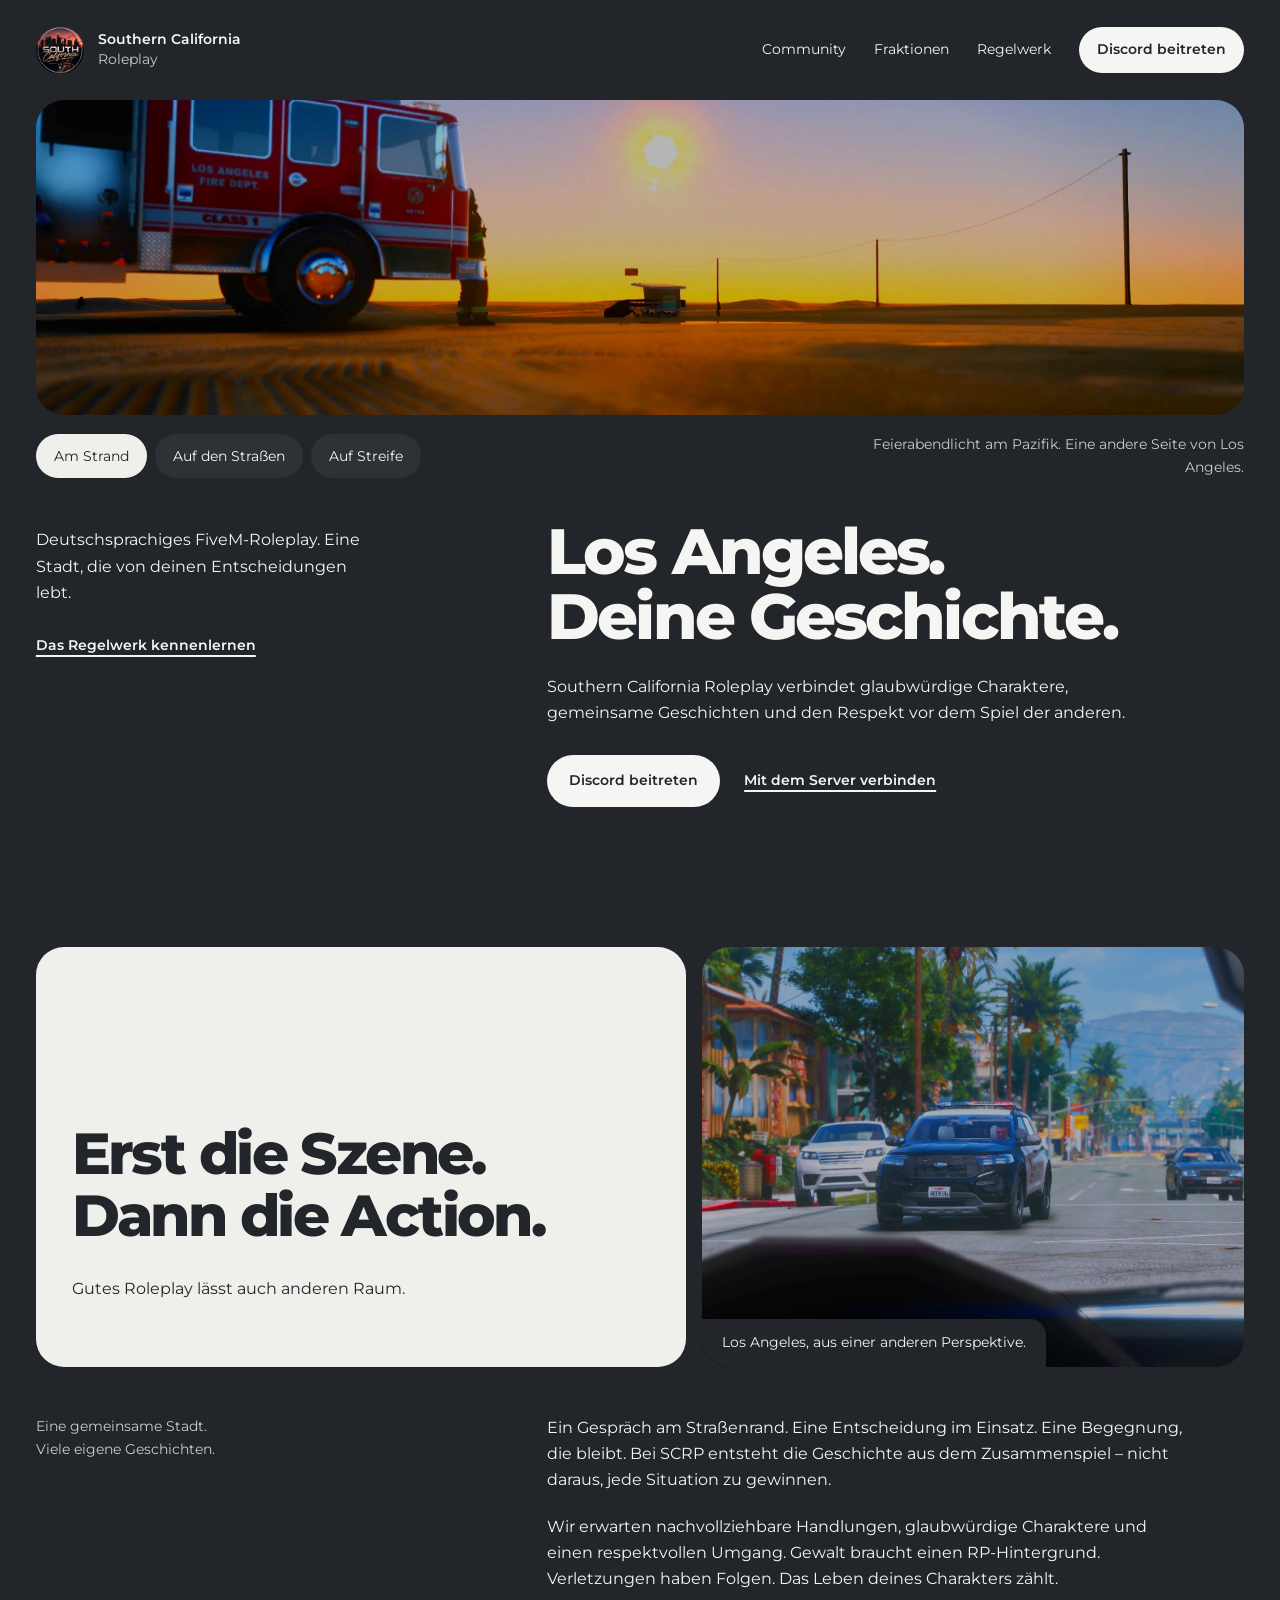
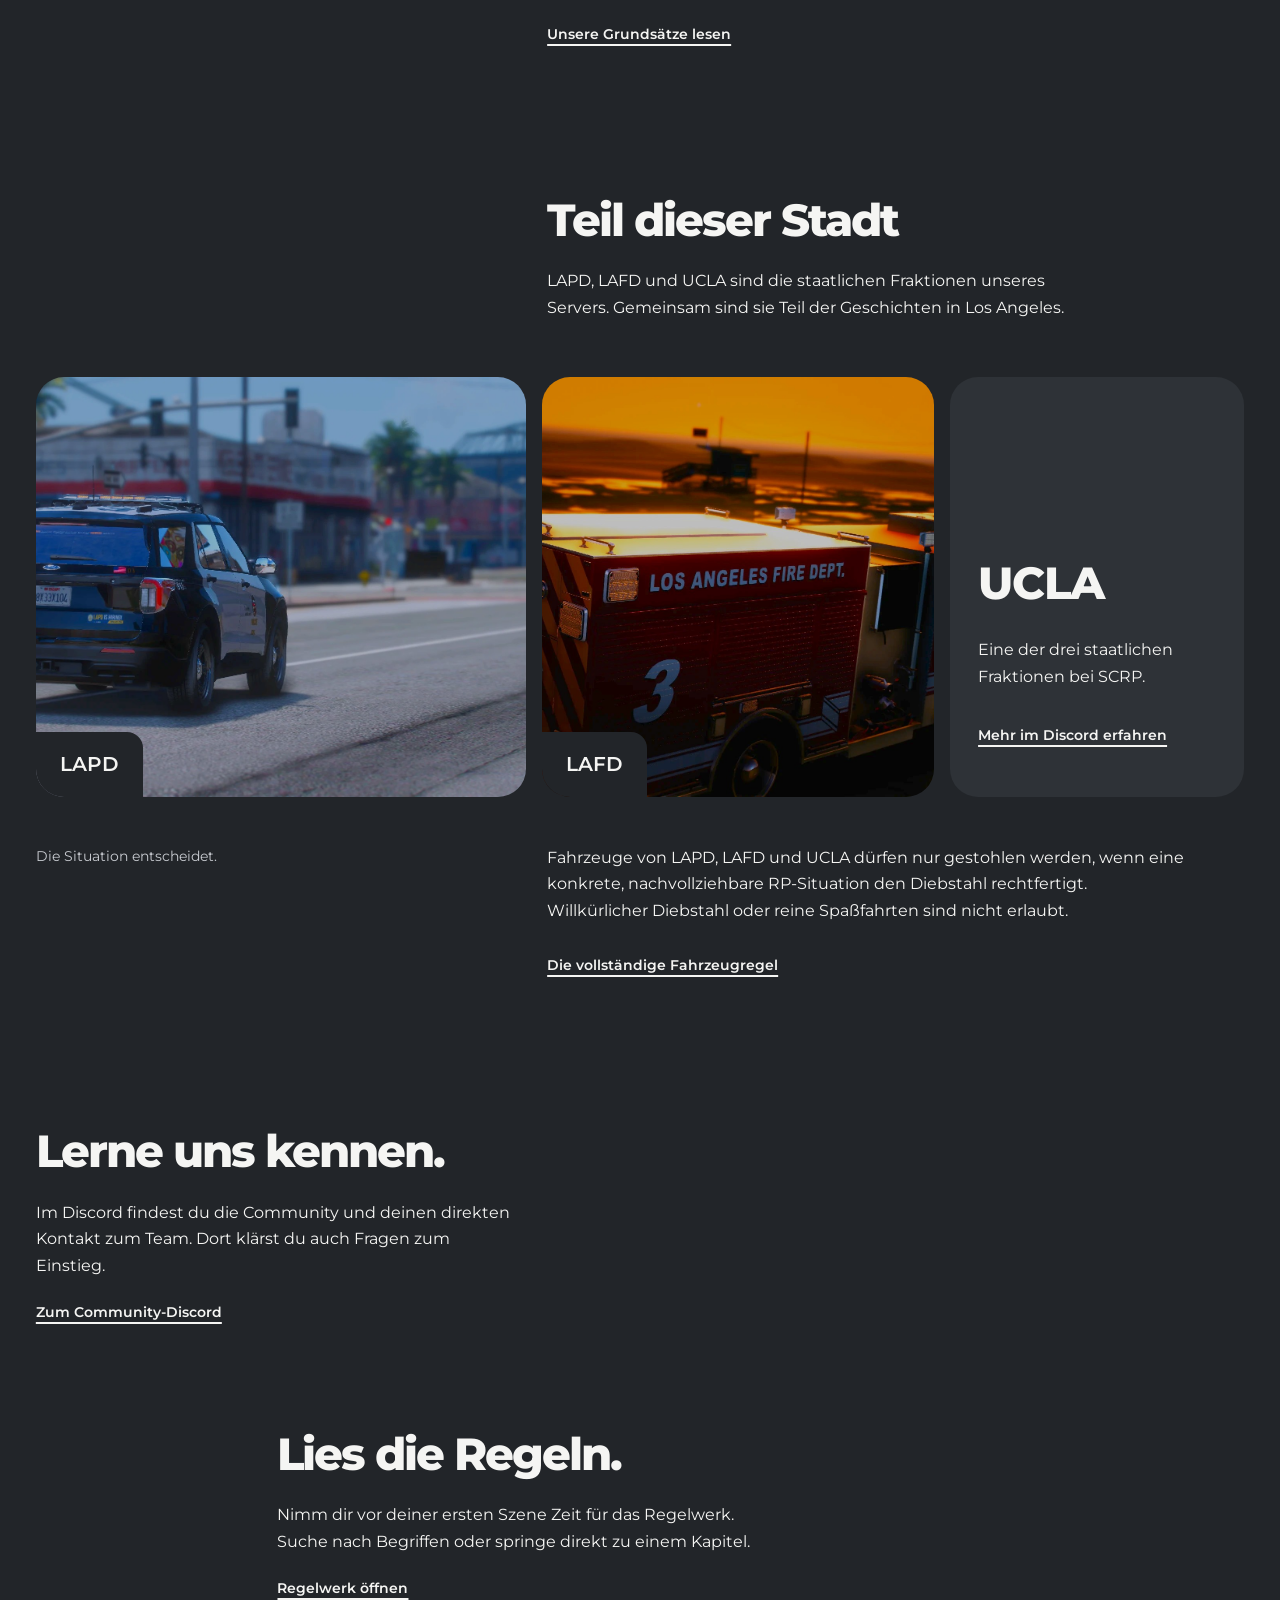
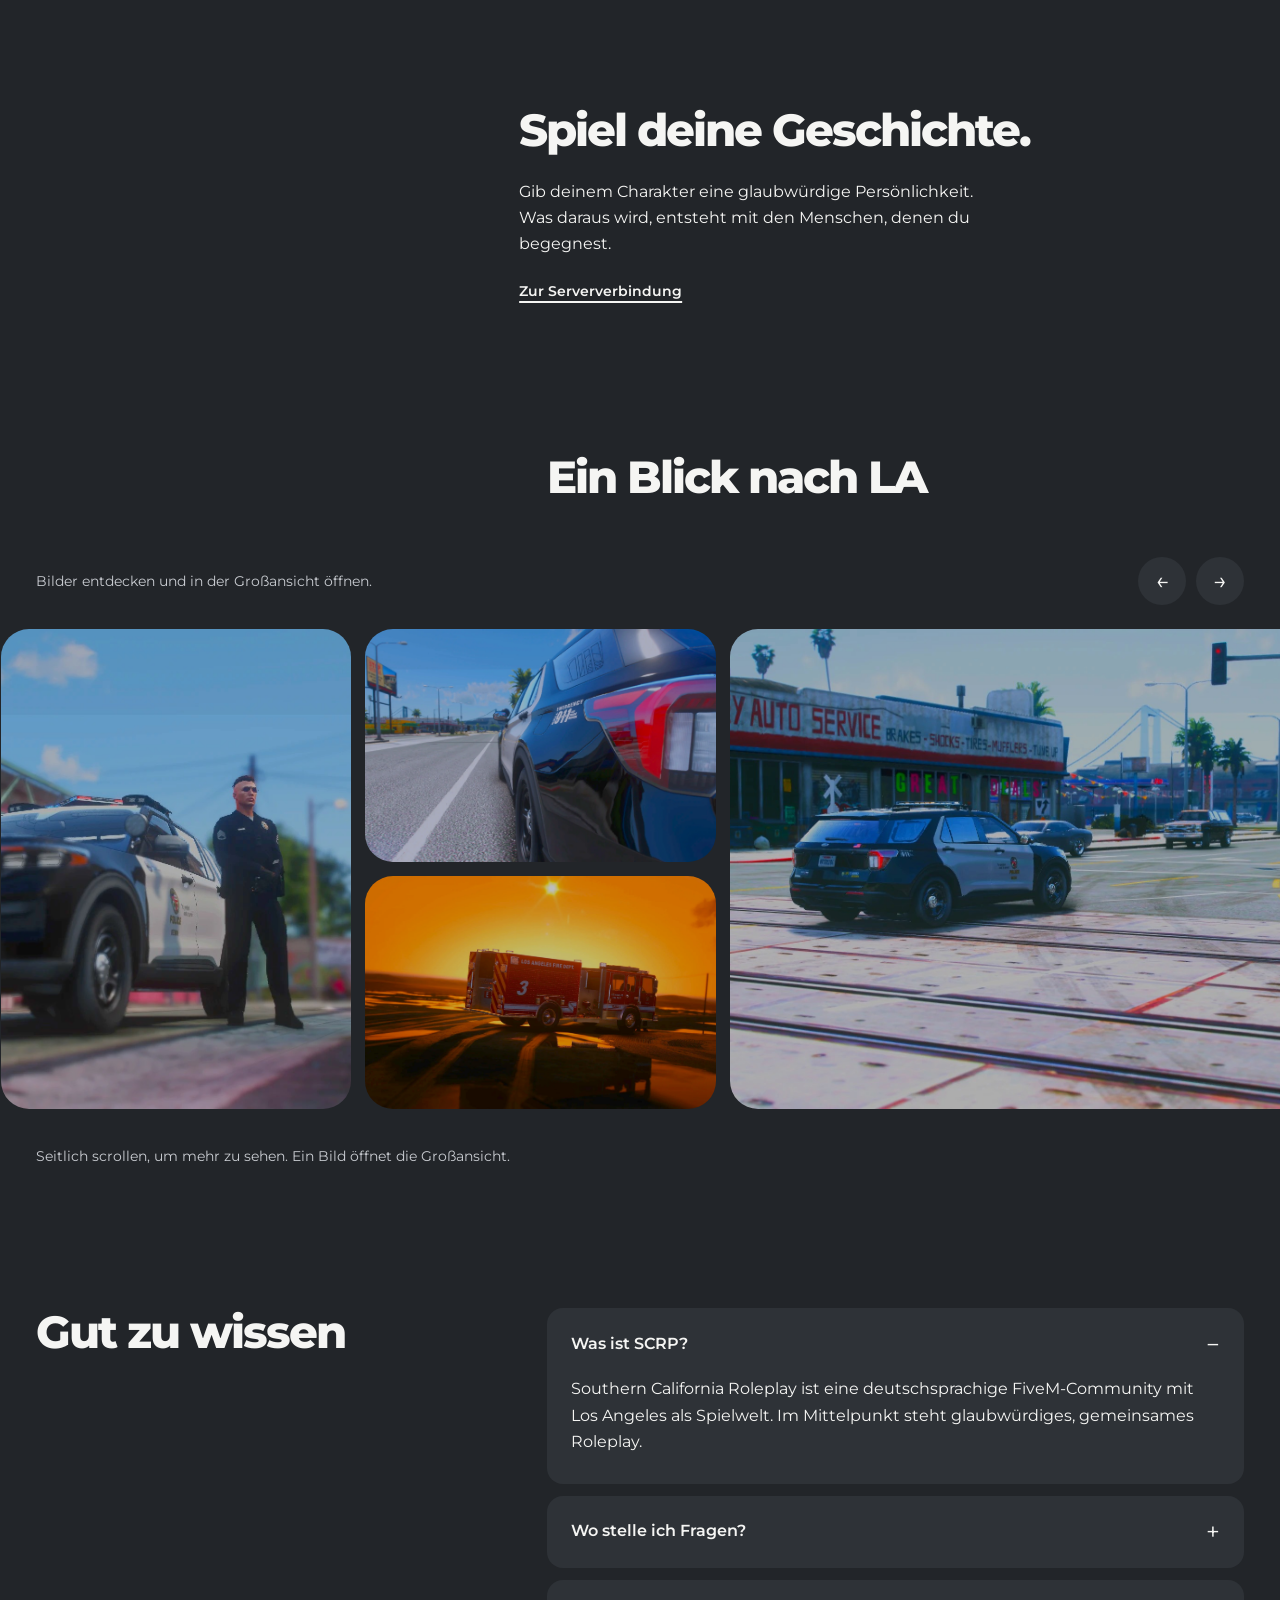
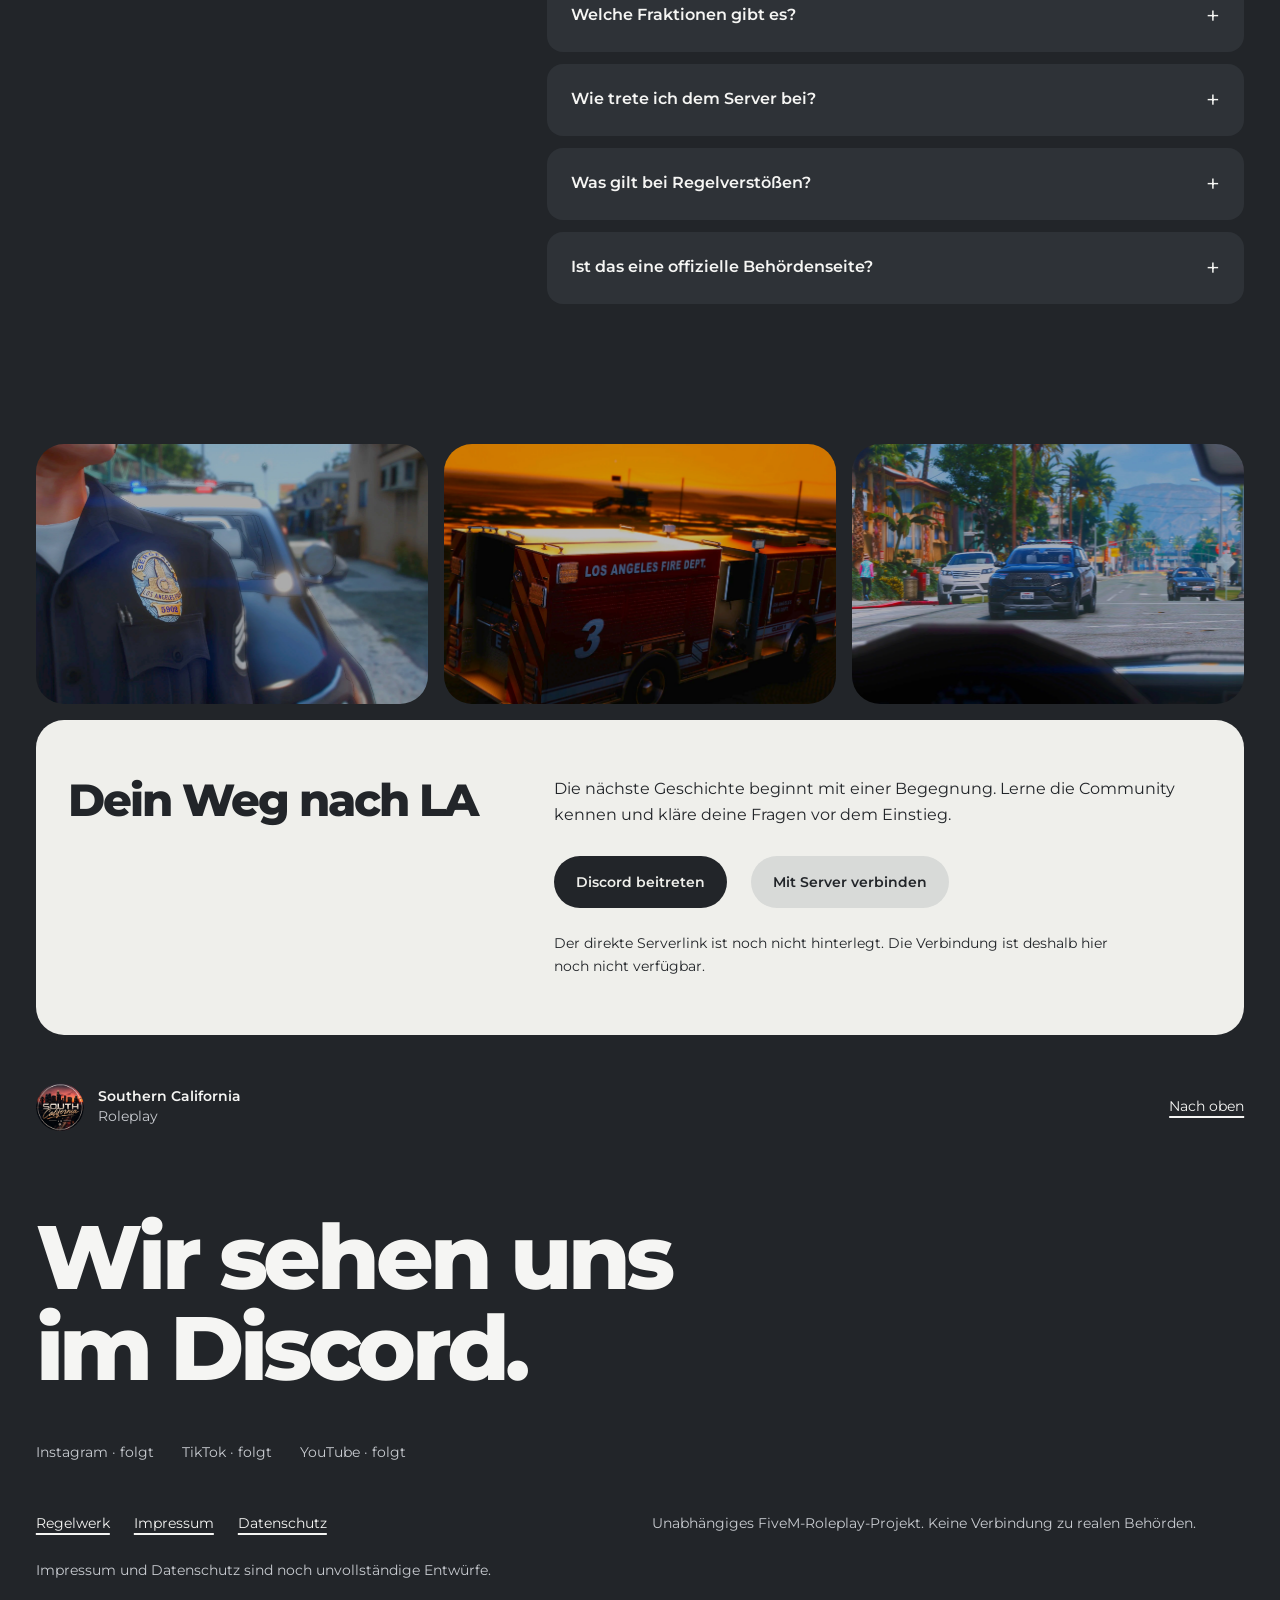
==== commit 7db087c2: "Build complete SCRP community website with rounded interactive design Add landing page, searchable r" ====
--- a/index.html
+++ b/index.html
@@ -1,627 +1,88 @@
 <!doctype html>
 <html lang="de">
 <head>
-<meta charset="utf-8">
-<meta name="viewport" content="width=device-width, initial-scale=1, viewport-fit=cover">
-<title>SCRP Regelwerk</title>
-<link rel="preload" as="image" href="img/13.jpg">
-<link rel="preload" as="image" href="img/logo.png">
-<meta name="claude:viewport-fit-sides" content="cover">
-<link rel="preconnect" href="https://fonts.googleapis.com">
-<link rel="preconnect" href="https://fonts.gstatic.com" crossorigin>
-<link rel="stylesheet" href="https://fonts.googleapis.com/css2?family=Montserrat:wght@400;500;600;700;800&display=swap">
-<style>
-/* Layout: heller Sonnenuntergangs-Kopf, weiße und pfirsichfarbene Kapitel im Wechsel, Bildstreifen mit Leitsätzen, Foto-Reihe vor dem Schluss */
-:root{
-  --i13:url(img/13.jpg);
-  --i16:url(img/16.jpg);
-  --i11:url(img/11.jpg);
-  --i18:url(img/18.jpg);
-  --i15:url(img/15.jpg);
-  --i20:url(img/20.jpg);
-  --i14:url(img/14.jpg);
-  --logo:url(img/logo.png);
-  --i12:url(img/12.jpg);
-  --i17:url(img/17.jpg);
-  --i19:url(img/19.jpg);
-  --i21:url(img/21.jpg);
-  --i22:url(img/22.jpg);
-  --bg:#35373b; --fg:#f5f5f3; --muted:#c9cbce; --coral:#ffffff; --amber:#f2f2f2; --teal:#ffffff;
-  --tint:#3f4146; --line:#55585e; --card:#46494e; --navy:#26272a;
-  --sun:linear-gradient(90deg,#ffffff,#dcdcdc);
-  --font:'Montserrat','Segoe UI',Helvetica,Arial,sans-serif;
-  color-scheme:dark;
-}
-*{box-sizing:border-box}
-html{scroll-behavior:smooth;overflow-x:clip}
-body{margin:0;background:var(--bg);color:var(--fg);font-family:var(--font);font-size:16px;line-height:1.7;-webkit-font-smoothing:antialiased;overflow-x:clip}
-.wrap{max-width:760px;margin:0 auto;padding-left:max(20px,env(safe-area-inset-left,0px));padding-right:max(20px,env(safe-area-inset-right,0px))}
-
-/* Kopf */
-.hero{position:relative;color:#fff;background:#3a3c40 var(--i13) center 55%/cover no-repeat}
-.hero::before{content:"";position:absolute;inset:0;background:linear-gradient(180deg,rgba(18,19,21,.30),rgba(18,19,21,.62))}
-.hero::after{content:"";position:absolute;left:0;right:0;bottom:0;height:6px;background:linear-gradient(90deg,#ffffff,#d9d9d9,#ffffff)}
-.hero .wrap{position:relative;z-index:1;text-align:center;padding-block:60px 72px}
-.logo{width:164px;height:164px;margin:0 auto 22px;background:var(--logo) center/contain no-repeat;filter:drop-shadow(0 8px 22px rgba(0,0,0,.35))}
-.eyebrow{margin:0 0 8px;font-size:11px;font-weight:700;letter-spacing:.34em;text-transform:uppercase;color:#ffffff}
-.hero h1{margin:0;font-weight:800;font-size:clamp(28px,5.4vw,46px);letter-spacing:.02em;line-height:1.15;text-wrap:balance;text-shadow:0 2px 18px rgba(0,0,0,.3)}
-.meta{display:inline-flex;gap:10px;flex-wrap:wrap;justify-content:center;margin:20px 0 0}
-.meta span{padding:5px 14px;border:1px solid rgba(255,255,255,.55);border-radius:99px;font-size:11px;font-weight:600;letter-spacing:.14em;text-transform:uppercase;background:rgba(255,255,255,.12)}
-
-/* Einleitung */
-.intro{padding-block:56px 6px}
-.intro .lead{font-size:clamp(19px,2.6vw,23px);font-weight:600;line-height:1.5;margin:0 0 20px;text-wrap:balance}
-.intro p{margin:0 0 16px;color:var(--muted)}
-.intro h2{margin:34px 0 8px;font-size:12px;font-weight:700;letter-spacing:.24em;text-transform:uppercase;color:var(--coral)}
-.note{margin:30px 0 0;padding:20px 24px;border-radius:14px;background:var(--tint);border:1px solid var(--line);position:relative;overflow:hidden}
-.note::before{content:"";position:absolute;left:0;top:0;bottom:0;width:4px;background:var(--sun)}
-.note b{display:block;margin-bottom:6px;font-size:12px;letter-spacing:.2em;text-transform:uppercase;color:var(--coral)}
-.note p{margin:0;color:var(--fg);font-size:15px}
-
-/* Inhaltsverzeichnis */
-.toc{padding-block:52px 56px}
-.label{margin:0 0 16px;font-size:12px;font-weight:700;letter-spacing:.24em;text-transform:uppercase;color:var(--coral)}
-.toc ol{list-style:none;margin:0;padding:0;display:grid;grid-template-columns:repeat(auto-fit,minmax(260px,1fr));gap:10px}
-.toc a{display:flex;align-items:center;gap:14px;padding:12px 14px;border:1px solid var(--line);border-radius:12px;background:var(--card);color:var(--fg);text-decoration:none;font-size:14.5px;font-weight:600;line-height:1.3;transition:transform .15s,border-color .15s}
-.toc a span{flex:none;width:32px;height:32px;border-radius:9px;display:grid;place-items:center;background:var(--sun);color:#fff;font-size:13px;font-weight:800;font-variant-numeric:tabular-nums}
-.toc li:nth-child(3n+2) a span{background:linear-gradient(135deg,#ffffff,#dcdcdc)}
-.toc li:nth-child(3n) a span{background:linear-gradient(135deg,#f4f4f4,#cfcfcf)}
-.toc a:hover{transform:translateY(-2px);border-color:var(--amber)}
-.toc a:focus-visible{outline:2px solid var(--coral);outline-offset:2px}
-
-/* Bildstreifen */
-.band{position:relative;width:100vw;margin-left:calc(50% - 50vw);height:clamp(220px,34vw,340px);display:grid;place-items:center;text-align:center;color:#fff;background:#3a3c40 var(--img) center/cover no-repeat}
-.band::before{content:"";position:absolute;inset:0;background:linear-gradient(180deg,rgba(18,19,21,.12),rgba(18,19,21,.55))}
-.band div{position:relative;padding:0 24px}
-.band strong{display:block;font-size:clamp(24px,4.6vw,40px);font-weight:800;letter-spacing:.02em;line-height:1.15;text-wrap:balance;text-shadow:0 2px 16px rgba(0,0,0,.4)}
-.band em{display:block;margin-top:8px;font-style:normal;font-size:13px;font-weight:600;letter-spacing:.2em;text-transform:uppercase;color:#ffffff;text-shadow:0 1px 8px rgba(0,0,0,.4)}
-.bandwrap{position:relative;z-index:0}
-
-/* Kapitel */
-.chap{padding-block:56px 40px}
-.chap.alt{background:var(--tint);box-shadow:0 0 0 100vmax var(--tint);clip-path:inset(0 -100vmax)}
-.chap-head{display:flex;align-items:center;gap:18px;padding-bottom:14px;margin-bottom:6px;border-bottom:2px solid var(--line);position:relative}
-.chap-head::after{content:"";position:absolute;left:0;bottom:-2px;width:72px;height:2px;background:var(--sun)}
-.chap-head .no{flex:none;font-size:clamp(34px,6vw,46px);font-weight:800;line-height:1;background:var(--sun);-webkit-background-clip:text;background-clip:text;color:transparent;font-variant-numeric:tabular-nums}
-.chap h2{margin:0;font-size:clamp(21px,3.4vw,28px);font-weight:700;line-height:1.25;text-wrap:balance}
-.chap h3{margin:30px 0 4px;font-size:12px;font-weight:700;letter-spacing:.22em;text-transform:uppercase;color:var(--teal)}
-ul.rules{list-style:none;margin:0;padding:0}
-ul.rules>li{padding:16px 0;border-bottom:1px solid var(--line);overflow-wrap:anywhere;min-width:0}
-ul.rules>li:last-child{border-bottom:0}
-ul.rules>li>b:first-child{display:block;margin-bottom:3px;font-size:13.5px;font-weight:700;letter-spacing:.03em;color:var(--fg)}
-ul.rules ul{list-style:none;margin:10px 0 0;padding:0 0 0 18px;border-left:2px solid var(--amber);display:grid;gap:8px}
-ul.rules ul li{font-size:15px;color:var(--muted)}
-ul.rules ul li strong{color:var(--fg);font-weight:600}
-ul.rules ul ul{margin-top:8px}
-.tag{margin-left:8px;padding:2px 9px;border-radius:99px;background:var(--coral);color:#fff;font-size:10px;font-weight:700;letter-spacing:.1em;text-transform:uppercase;white-space:nowrap;vertical-align:1px}
-.staff{padding:2px 10px;border-radius:99px;background:var(--navy);color:#fff;font-size:11px;font-weight:700;letter-spacing:.14em;text-transform:uppercase}
-.ped{font-family:ui-monospace,Consolas,monospace;font-size:13px;padding:1px 8px;border-radius:6px;background:var(--card);border:1px solid var(--line);color:var(--fg)}
-
-/* Foto-Galerie */
-.photos{padding-block:56px 0}
-.photos .grid{display:grid;grid-template-columns:repeat(3,1fr);gap:12px}
-.photos .ph{aspect-ratio:4/3;max-width:100%;border-radius:14px;background:#3a3c40 var(--img) center/cover no-repeat}
-.photos .ph.wide{grid-column:span 2;aspect-ratio:auto}
-.cap{margin:12px 0 0;font-size:11px;letter-spacing:.18em;text-transform:uppercase;color:var(--muted);text-align:center}
-/* Schluss */
-.disc{margin:56px 0 0;padding:30px 28px;border-radius:16px;background:var(--tint);border:1px solid var(--line)}
-.disc h2{margin:0 0 10px;font-size:12px;font-weight:700;letter-spacing:.24em;text-transform:uppercase;color:var(--coral)}
-.disc p{margin:0;font-style:italic;color:var(--muted)}
-footer{margin-top:64px;background:var(--navy);color:#fff;text-align:center;position:relative}
-footer::before{content:"";position:absolute;left:0;right:0;top:0;height:6px;background:linear-gradient(90deg,#ffffff,#d9d9d9,#ffffff)}
-footer .wrap{padding-block:48px 52px}
-footer .logo{width:96px;height:96px;margin-bottom:14px;filter:none}
-footer p{margin:0;font-size:11px;letter-spacing:.18em;text-transform:uppercase;color:#c9d0e4}
-@media (max-width:560px){.photos .grid{grid-template-columns:1fr 1fr}.photos .ph.wide{grid-column:span 2;aspect-ratio:16/9}.chap-head{gap:14px}}
-@media (prefers-reduced-motion:reduce){html{scroll-behavior:auto}.toc a{transition:none}}
-
-/* Leuchten */
-.label,.intro h2,.note b,.chap h3,.disc h2,.eyebrow{text-shadow:0 0 10px rgba(255,255,255,.5)}
-.chap-head .no{filter:drop-shadow(0 0 8px rgba(255,255,255,.5))}
-.toc a span{color:#2f3134;box-shadow:0 0 12px rgba(255,255,255,.35)}
-.tag{color:#2f3134;box-shadow:0 0 10px rgba(255,255,255,.4)}
-.hero::after,footer::before,.chap-head::after,.note::before{box-shadow:0 0 12px rgba(255,255,255,.6)}
-ul.rules ul{border-left-color:rgba(255,255,255,.75)}
-.toc a:hover{border-color:#ffffff;box-shadow:0 0 14px rgba(255,255,255,.18)}
-.toc a:focus-visible{outline-color:#ffffff}
-/* ===== Version 6: durchgehende Bildbühne, rote Akzente ===== */
-/* Layout: ein fest stehendes Bild hinter der Seite blendet beim Scrollen nahtlos ins nächste, graue Karten gleiten darüber */
-:root{--bg:#3f4146;--tint:#3f4146;--card:rgba(70,73,78,.94);--line:#585b61;--red:#ff3b4e;--redglow:0 0 14px rgba(255,59,78,.75),0 0 28px rgba(255,59,78,.35);--wglow:0 0 12px rgba(255,255,255,.7),0 0 24px rgba(255,255,255,.25);--ease:cubic-bezier(.2,.8,.2,1)}
-body{background:#2c2e31}
-
-/* ---------- Bildbühne ---------- */
-.stage{position:fixed;inset:0;z-index:-1;overflow:hidden;background:#2c2e31}
-.stage .layer{position:absolute;inset:0;background:var(--img) center/cover no-repeat;opacity:0;will-change:opacity}
-.stage .layer:first-child{opacity:1}
-.stage .dim{position:absolute;inset:0;background:#2a2c2f;opacity:var(--dim,0);will-change:opacity}
-.spot{position:fixed;inset:0;z-index:55;pointer-events:none;background:radial-gradient(520px circle at var(--mx,50%) var(--my,30%),rgba(255,255,255,.07),transparent 62%)}
-.k-progress{position:fixed;left:0;right:0;top:env(safe-area-inset-top,0px);height:3px;z-index:60;background:#fff;box-shadow:var(--wglow);transform-origin:0 50%;transform:scaleX(0)}
-
-/* ---------- Landing: Flugzeugfenster ---------- */
-.k-hero{position:relative;height:300vh}
-.k-sticky{position:sticky;top:0;height:100vh;height:100svh;overflow:hidden}
-.k-clouds{position:absolute;inset:0;opacity:var(--co,1)}
-.k-clouds i{position:absolute;left:0;width:46vw;height:20vw;border-radius:50%;background:radial-gradient(closest-side,rgba(255,255,255,.55),rgba(255,255,255,0));filter:blur(8px);animation:cloud linear infinite}
-.k-clouds i:nth-child(1){top:16%;animation-duration:16s}
-.k-clouds i:nth-child(2){top:44%;animation-duration:22s;animation-delay:-7s;width:60vw}
-.k-clouds i:nth-child(3){top:64%;animation-duration:13s;animation-delay:-3s}
-.k-clouds i:nth-child(4){top:30%;animation-duration:26s;animation-delay:-14s;width:34vw}
-@keyframes cloud{from{transform:translateX(-60vw)}to{transform:translateX(160vw)}}
-.k-window{position:absolute;inset:0;opacity:var(--wo,1);transform:scale(var(--win,1));transform-origin:50% 47%;pointer-events:none;will-change:transform}
-.k-window::before,.k-window::after{content:"";position:absolute;left:50%;top:47%;width:min(52vw,420px);height:min(74vh,640px);transform:translate(-50%,-50%);border-radius:46% / 38%;z-index:1}
-.k-wall{position:absolute;inset:0;background:#303236}
-.k-window::before{box-shadow:0 0 0 12px #6a6d73,0 0 0 26px #45474c,0 0 0 30px #5b5e63,inset 0 0 60px rgba(0,0,0,.6)}
-.k-window::after{background:linear-gradient(125deg,rgba(255,255,255,.16),rgba(255,255,255,0) 38%,rgba(255,255,255,0) 72%,rgba(255,255,255,.05))}
-.k-title{position:absolute;inset:0;display:grid;place-content:center;justify-items:center;text-align:center;padding-inline:20px;opacity:var(--lo,1);transform:translateY(calc(var(--lo-y,0) * 1px))}
-.k-title .logo{width:150px;height:150px;margin:0 0 20px;filter:drop-shadow(0 10px 26px rgba(0,0,0,.45))}
-.k-title .eyebrow{margin:0 0 10px;font-size:11px;font-weight:700;letter-spacing:.34em;text-transform:uppercase;color:#fff;opacity:.85}
-.k-title h1{margin:0;font-size:clamp(34px,6vw,64px);font-weight:800;line-height:1.05;color:#fff;letter-spacing:-.02em;text-shadow:0 4px 30px rgba(0,0,0,.4)}
-.k-title .meta{margin-top:18px}
-.k-welcome{position:absolute;inset:0;display:grid;place-content:center;text-align:center;padding-inline:20px;opacity:var(--wel,0);transform:translateY(calc((1 - var(--wel,0)) * 24px))}
-.k-welcome h2{margin:0;font-size:clamp(42px,8.5vw,108px);font-weight:800;line-height:1.02;letter-spacing:-.03em;color:#fff;text-shadow:0 6px 40px rgba(0,0,0,.45)}
-.k-hint{position:absolute;left:50%;bottom:calc(5vh + env(safe-area-inset-bottom,0px));transform:translateX(-50%);display:grid;justify-items:center;gap:8px;font:600 10px/1 ui-monospace,Consolas,monospace;letter-spacing:.3em;text-transform:uppercase;color:#fff;opacity:var(--hint,1)}
-.k-hint i{display:block;width:18px;height:28px;border:1.5px solid rgba(255,255,255,.85);border-radius:10px;position:relative}
-.k-hint i::after{content:"";position:absolute;left:50%;top:6px;width:2px;height:6px;margin-left:-1px;border-radius:2px;background:#fff;animation:hintDot 1.8s ease-in-out infinite}
-@keyframes hintDot{0%{opacity:0;transform:translateY(0)}30%{opacity:1}100%{opacity:0;transform:translateY(9px)}}
-
-/* ---------- Kapitel-Opener: nur Typo über der Bühne ---------- */
-.op{position:relative;height:200vh;width:100vw;margin-left:calc(50% - 50vw);margin-top:60px}
-.op-sticky{position:sticky;top:0;height:100vh;height:100svh;overflow:hidden}
-.op-img{position:absolute;inset:0;display:block;width:100%;height:100%;border:0;padding:0;margin:0;background:transparent;cursor:zoom-in}
-.op-img:focus-visible{outline:3px solid #fff;outline-offset:-6px}
-.op-text{position:absolute;left:0;right:0;bottom:16vh;display:grid;justify-items:center;text-align:center;padding-inline:max(20px,env(safe-area-inset-left,0px));pointer-events:none;opacity:calc(1 - var(--tx,0));transform:translateY(calc(var(--tx,0) * -30px))}
-.op-kick{margin:0 0 14px;font-size:12px;font-weight:700;letter-spacing:.3em;text-transform:uppercase;color:#fff;opacity:var(--t1,0);transform:translateY(calc((1 - var(--t1,0)) * 14px))}
-.op-text h2{margin:0;font-size:clamp(40px,7.6vw,104px);font-weight:800;line-height:1.02;letter-spacing:-.03em;color:#fff;text-wrap:balance;text-shadow:0 6px 40px rgba(0,0,0,.4);opacity:var(--t2,0);transform:translateY(calc((1 - var(--t2,0)) * 28px))}
-.op-tag{margin:18px 0 0;max-width:30ch;font-size:clamp(17px,2.2vw,24px);font-weight:500;line-height:1.4;color:rgba(255,255,255,.9);text-shadow:0 2px 16px rgba(0,0,0,.4);opacity:var(--t3,0);transform:translateY(calc((1 - var(--t3,0)) * 18px))}
-.op-zoom{position:absolute;right:max(24px,env(safe-area-inset-right,0px));bottom:calc(24px + env(safe-area-inset-bottom,0px));pointer-events:none;padding:8px 14px;border-radius:99px;background:rgba(28,30,33,.55);-webkit-backdrop-filter:blur(10px);backdrop-filter:blur(10px);border:1px solid rgba(255,255,255,.22);font-size:11px;font-weight:600;letter-spacing:.14em;text-transform:uppercase;color:#fff;opacity:calc(var(--t3,0) * (1 - var(--tx,0)))}
-
-/* ---------- Karten gleiten über das Bild ---------- */
-.k6 .op + .chap{margin-top:-55vh}
-.k6 .intro,.k6 .toc,.k6 .chap,.k6 .photos,.k6 .disc{position:relative;z-index:2;background:var(--card);border:1px solid rgba(255,255,255,.08);border-radius:28px;padding:44px clamp(20px,4.5vw,52px) 36px;box-shadow:0 30px 80px rgba(0,0,0,.4);margin-top:28px}
-.k6 .intro{margin-top:0}
-.k6 .chap.alt{background:var(--card);box-shadow:0 30px 80px rgba(0,0,0,.4);clip-path:none}
-.k6 .chap{overflow:hidden}
-.k6 .chap::before{content:"";position:absolute;left:0;right:0;top:0;height:2px;background:#fff;box-shadow:var(--wglow);z-index:1}
-.k6 .chap-head{border-bottom-color:rgba(255,255,255,.1)}
-.k6 .chap-head::after{background:#fff;box-shadow:var(--wglow);width:80px}
-.k6 .chap-head .no{background:linear-gradient(180deg,#fff,#c9ccd2);-webkit-background-clip:text;background-clip:text;color:transparent;filter:none}
-.k6 .chap h3{color:#fff;opacity:.6}
-.k6 .intro .lead{font-size:clamp(24px,3.6vw,38px);font-weight:700;line-height:1.25;letter-spacing:-.02em}
-.k6 .note{background:rgba(255,255,255,.04);border-radius:20px}
-.k6 .note::before{background:var(--red);width:3px;box-shadow:var(--redglow)}
-.k6 .note b{color:#fff}
-.k6 .toc a{background:rgba(255,255,255,.04);border-color:rgba(255,255,255,.08);border-radius:14px;transition:transform .4s var(--ease),border-color .3s,box-shadow .3s}
-.k6 .toc a:hover{transform:translateY(-3px);border-color:rgba(255,255,255,.5);box-shadow:0 0 18px rgba(255,255,255,.15)}
-.k6 .toc a span{background:#fff;color:#2f3134}
-.k6 .tag{background:#fff;color:#2f3134;box-shadow:var(--wglow)}
-.k6 ul.rules ul{border-left-color:rgba(255,255,255,.75)}
-
-/* Galerie: klickbare Kacheln */
-.k6 .photos .grid{display:grid;grid-template-columns:repeat(3,1fr);gap:14px;height:auto}
-.k6 .photos .ph{position:relative;aspect-ratio:4/3;border:0;padding:0;border-radius:18px;cursor:zoom-in;background:#3a3c40 var(--img) center/cover no-repeat;transition:transform .5s var(--ease),box-shadow .5s var(--ease)}
-.k6 .photos .ph:first-child{grid-row:auto;aspect-ratio:4/3}
-.k6 .photos .ph:hover{transform:translateY(-4px);box-shadow:0 20px 50px rgba(0,0,0,.4)}
-.k6 .photos .ph:focus-visible{outline:3px solid #fff;outline-offset:3px}
-@media (max-width:560px){.k6 .photos .grid{grid-template-columns:1fr 1fr}}
-
-/* Aufdecken: sanftes Anheben */
-.k6 .rv{opacity:0;transform:translateY(22px);transition:opacity 1s var(--ease) var(--d,0ms),transform 1.1s var(--ease) var(--d,0ms)}
-.k6 .rv.in{opacity:1;transform:none}
-
-/* ---------- Lightbox ---------- */
-.lb{position:fixed;inset:0;z-index:100;display:grid;grid-template-rows:1fr auto;background:rgba(18,19,21,.86);-webkit-backdrop-filter:blur(20px);backdrop-filter:blur(20px);opacity:0;visibility:hidden;transition:opacity .4s var(--ease),visibility 0s .4s;padding:calc(64px + env(safe-area-inset-top,0px)) max(16px,env(safe-area-inset-right,0px)) calc(20px + env(safe-area-inset-bottom,0px)) max(16px,env(safe-area-inset-left,0px))}
-.lb.open{opacity:1;visibility:visible;transition:opacity .4s var(--ease)}
-.lb-img{width:100%;height:100%;background:var(--img) center/contain no-repeat;transform:scale(.97);transition:transform .5s var(--ease),opacity .3s ease}
-.lb.open .lb-img{transform:none}
-.lb-img.swap{opacity:0}
-.lb-bar{display:flex;align-items:center;justify-content:center;gap:18px;padding-top:16px;color:#fff;font-size:14px;font-weight:500;text-align:center}
-.lb-bar .count{font:600 11px ui-monospace,Consolas,monospace;letter-spacing:.15em;opacity:.6}
-.lb button{border:1px solid rgba(255,255,255,.25);background:rgba(255,255,255,.08);color:#fff;width:44px;height:44px;border-radius:50%;font-size:18px;cursor:pointer;display:grid;place-items:center;transition:background .2s}
-.lb button:hover{background:rgba(255,255,255,.2)}
-.lb button:focus-visible{outline:2px solid #fff;outline-offset:2px}
-.lb .close{position:absolute;top:calc(16px + env(safe-area-inset-top,0px));right:max(16px,env(safe-area-inset-right,0px))}
-
-@media (prefers-reduced-motion:reduce){
-  .k-hero{height:auto}.k-sticky{position:relative}.k-window,.k-clouds,.k-hint,.k-welcome{display:none}.k-title{opacity:1}
-  .op{height:auto}.op-sticky{position:relative;height:60vh}.op-kick,.op-text h2,.op-tag,.op-zoom,.op-text{opacity:1;transform:none}
-  .k6 .op + .chap{margin-top:28px}.k6 .rv{opacity:1;transform:none;transition:none}.spot{display:none}
-}
-</style>
-
+  <meta charset="utf-8">
+  <meta name="viewport" content="width=device-width, initial-scale=1">
+  <meta name="description" content="Southern California Roleplay: deutschsprachiges FiveM-Roleplay in Los Angeles. Entdecke die Community, lies das Regelwerk und finde deinen Einstieg über Discord.">
+  <meta name="theme-color" content="#222529">
+  <meta property="og:title" content="Southern California Roleplay">
+  <meta property="og:description" content="Los Angeles. Deine Geschichte. Deutschsprachiges FiveM-Roleplay mit nachvollziehbaren Entscheidungen und gemeinsamen Geschichten.">
+  <meta property="og:type" content="website">
+  <title>Southern California Roleplay</title>
+  <link rel="icon" href="img/logo.png" type="image/png">
+  <link rel="preload" href="img/13.jpg" as="image">
+  <link rel="stylesheet" href="assets/css/site.css">
+  <script defer src="assets/js/config.js"></script>
+  <script defer src="assets/js/site.js"></script>
 </head>
 <body>
-<header class="k-hero" id="top">
-  <div class="k-sticky">
-    
-    <div class="k-clouds" aria-hidden="true"><i></i><i></i><i></i><i></i></div>
-    
-    <div class="k-window" aria-hidden="true"></div>
-    <div class="k-title">
-      <div class="logo" role="img" aria-label="Logo Southern California Roleplay"></div>
-      <p class="eyebrow">Southern California Roleplay</p>
-      <h1>Regeln &amp; Bestimmungen</h1>
-      <p class="meta"><span>Version 1.0</span><span>Stand 17.10.2026</span></p>
-    </div>
-    <div class="k-welcome" aria-hidden="true"><h2>Willkommen in<br>Los Angeles.</h2></div>
+  <a class="skip-link" href="#main">Zum Inhalt</a>
+  <header class="site-header" id="top">
+    <a class="brand" href="index.html" aria-label="Southern California Roleplay – Startseite">
+      <img src="img/logo.png" alt="" width="48" height="48"><span>Southern California<small>Roleplay</small></span>
+    </a>
+    <button class="menu-toggle" aria-expanded="false" aria-controls="site-nav" hidden>Menü</button>
+    <nav class="site-nav" id="site-nav" aria-label="Hauptnavigation">
+      <a href="#community">Community</a><a href="#fraktionen">Fraktionen</a><a href="regelwerk.html">Regelwerk</a>
+      <a class="button button-small" data-discord href="https://discord.gg/sVNPNm3pQf">Discord beitreten</a>
+    </nav>
+  </header>
+  <main id="main">
+    <section class="landing-hero" aria-labelledby="hero-title">
+      <div class="hero-image" id="hero-scene"><img src="img/13.jpg" alt="Ein LAFD-Löschfahrzeug am Strand im Sonnenuntergang – Spielaufnahme aus dem Projekt" width="1919" height="1079" fetchpriority="high" data-scene-image></div>
+      <div class="scene-bar" hidden data-scene-controls>
+        <div class="scene-options" role="group" aria-label="Spieleindruck auswählen">
+          <button type="button" class="scene-choice" data-scene="sunset" aria-pressed="true" aria-controls="hero-scene">Am Strand</button>
+          <button type="button" class="scene-choice" data-scene="streets" aria-pressed="false" aria-controls="hero-scene">Auf den Straßen</button>
+          <button type="button" class="scene-choice" data-scene="patrol" aria-pressed="false" aria-controls="hero-scene">Auf Streife</button>
+        </div>
+        <p class="scene-caption" data-scene-caption role="status" aria-live="polite">Feierabendlicht am Pazifik. Eine andere Seite von Los Angeles.</p>
+      </div>
+      <div class="hero-copy editorial-grid">
+        <div class="hero-intro"><p>Deutschsprachiges FiveM-Roleplay. Eine Stadt, die von deinen Entscheidungen lebt.</p><a class="text-link" href="regelwerk.html">Das Regelwerk kennenlernen</a></div>
+        <div class="hero-main"><h1 id="hero-title"><span class="headline-line"><span>Los Angeles.</span></span><span class="headline-line"><span>Deine Geschichte.</span></span></h1><p>Southern California Roleplay verbindet glaubwürdige Charaktere, gemeinsame Geschichten und den Respekt vor dem Spiel der anderen.</p><div class="actions"><a class="button" data-discord href="https://discord.gg/sVNPNm3pQf">Discord beitreten</a><a class="text-link" href="#verbinden">Mit dem Server verbinden</a></div></div>
+      </div>
+    </section>
 
-    <div class="k-hint" aria-hidden="true"><i></i><span>Scrollen zum Einsteigen</span></div>
-  </div>
-</header>
+    <section class="community-section section-space" id="community" aria-labelledby="community-title">
+      <div class="community-mosaic"><div class="community-statement"><h2 id="community-title" data-reveal>Erst die Szene.<br>Dann die Action.</h2><p data-reveal>Gutes Roleplay lässt auch anderen Raum.</p></div><figure class="community-photo"><img src="img/16.jpg" alt="Blick aus einem Fahrzeug auf eine Straße mit Palmen" width="1920" height="1080" loading="lazy"><figcaption>Los Angeles, aus einer anderen Perspektive.</figcaption></figure></div>
+      <div class="editorial-grid section-copy"><p class="side-note" data-reveal>Eine gemeinsame Stadt.<br>Viele eigene Geschichten.</p><div class="reading-copy"><p data-reveal>Ein Gespräch am Straßenrand. Eine Entscheidung im Einsatz. Eine Begegnung, die bleibt. Bei SCRP entsteht die Geschichte aus dem Zusammenspiel – nicht daraus, jede Situation zu gewinnen.</p><p data-reveal>Wir erwarten nachvollziehbare Handlungen, glaubwürdige Charaktere und einen respektvollen Umgang. Gewalt braucht einen RP-Hintergrund. Verletzungen haben Folgen. Das Leben deines Charakters zählt.</p><a class="text-link" href="regelwerk.html#start">Unsere Grundsätze lesen</a></div></div>
+    </section>
 
-<main class="wrap">
+    <section class="factions-section section-space" id="fraktionen" aria-labelledby="factions-title">
+      <div class="editorial-grid section-heading"><div><h2 id="factions-title" data-reveal>Teil dieser Stadt</h2><p data-reveal>LAPD, LAFD und UCLA sind die staatlichen Fraktionen unseres Servers. Gemeinsam sind sie Teil der Geschichten in Los Angeles.</p></div></div>
+      <div class="faction-band"><figure><img src="img/17.jpg" alt="LAPD-Streifenwagen auf einem Boulevard im Spiel" width="1920" height="1080" loading="lazy"><figcaption>LAPD</figcaption></figure><figure><img src="img/12.jpg" alt="LAFD-Löschfahrzeug im Abendlicht im Spiel" width="1920" height="1080" loading="lazy"><figcaption>LAFD</figcaption></figure><div class="faction-type"><h3 data-reveal>UCLA</h3><p data-reveal>Eine der drei staatlichen Fraktionen bei SCRP.</p><a class="text-link" data-discord href="https://discord.gg/sVNPNm3pQf">Mehr im Discord erfahren</a></div></div>
+      <div class="editorial-grid section-copy"><p class="side-note">Die Situation entscheidet.</p><div class="reading-copy"><p>Fahrzeuge von LAPD, LAFD und UCLA dürfen nur gestohlen werden, wenn eine konkrete, nachvollziehbare RP-Situation den Diebstahl rechtfertigt. Willkürlicher Diebstahl oder reine Spaßfahrten sind nicht erlaubt.</p><a class="text-link" href="regelwerk.html#k6">Die vollständige Fahrzeugregel</a></div></div>
+    </section>
 
-<section class="intro" id="start">
-  <p class="lead">Willkommen bei Southern California Roleplay – einer ernsthaften Roleplay-Community für alle, die Immersion, Realismus und Geschichten mit Tiefgang zu schätzen wissen.</p>
-  <p>Bei uns geht es nicht um Chaos, schnelle Action oder darum, jede Situation um jeden Preis zu „gewinnen“. Wir erschaffen glaubwürdige Charaktere, erleben gemeinsam bedeutsame Begegnungen und erwecken Los Angeles Tag für Tag zum Leben. Jede Entscheidung soll sich nachvollziehbar anfühlen, jede Reaktion einen Sinn ergeben – und jede Szene soll die große Geschichte dieser Stadt ein Stück weiterschreiben.</p>
-  <h2>Qualität steht an erster Stelle</h2>
-  <p>Wir erwarten zu jeder Zeit reifes, realistisches und stimmiges Roleplay. Das bedeutet: erst nachdenken, dann eskalieren. Das Leben deines Charakters ernst nehmen. Die Mühe und Kreativität anderer Spieler respektieren. Und akzeptieren, dass nicht jede Begegnung in Feindseligkeit enden muss. Gute Dialoge, echte Spannung, Ideenreichtum und spürbare Konsequenzen sind uns weit mehr wert als vorschnelle Gewalt.</p>
-  <div class="note" role="note">
-    <b>Null-Verwarnungs-Prinzip</b>
-    <p>Bei Southern California Roleplay gibt es keine Verwarnungen. Wer gegen eine Regel verstößt, wird ohne Vorwarnung gebannt. Danach hast du die Möglichkeit, ein Ticket zu eröffnen und deine Sicht der Dinge zu schildern – erst dann wird endgültig über die Strafe entschieden. Dieses System schützt unser Roleplay und sorgt dafür, dass der hohe Anspruch für alle Spieler gleichermaßen gilt.</p>
-  </div>
-</section>
+    <section class="entry-section section-space" id="einstieg" aria-labelledby="entry-title">
+      <div class="entry-row"><h2 id="entry-title" data-reveal>Lerne uns kennen.</h2><p data-reveal>Im Discord findest du die Community und deinen direkten Kontakt zum Team. Dort klärst du auch Fragen zum Einstieg.</p><a class="text-link" data-discord href="https://discord.gg/sVNPNm3pQf">Zum Community-Discord</a></div>
+      <div class="entry-row"><h2 data-reveal>Lies die Regeln.</h2><p data-reveal>Nimm dir vor deiner ersten Szene Zeit für das Regelwerk. Suche nach Begriffen oder springe direkt zu einem Kapitel.</p><a class="text-link" href="regelwerk.html">Regelwerk öffnen</a></div>
+      <div class="entry-row"><h2 data-reveal>Spiel deine Geschichte.</h2><p data-reveal>Gib deinem Charakter eine glaubwürdige Persönlichkeit. Was daraus wird, entsteht mit den Menschen, denen du begegnest.</p><a class="text-link" href="#verbinden">Zur Serververbindung</a></div>
+    </section>
 
-<nav class="toc" aria-label="Inhaltsverzeichnis">
-  <p class="label">Inhaltsverzeichnis</p>
-  <ol>
-    <li><a href="#start"><span>1</span>Willkommen &amp; Grundsätze</a></li>
-    <li><a href="#k2"><span>2</span>Community- und Staff-Regeln</a></li>
-    <li><a href="#k3"><span>3</span>Charakter und Roleplay</a></li>
-    <li><a href="#k4"><span>4</span>Leben und Tod</a></li>
-    <li><a href="#k5"><span>5</span>Feindseligkeit und Kampf</a></li>
-    <li><a href="#k6"><span>6</span>Fahrzeuge und Regierungseigentum</a></li>
-    <li><a href="#k7"><span>7</span>Medizin und Verletzungen</a></li>
-    <li><a href="#k8"><span>8</span>Meta und Kommunikation</a></li>
-    <li><a href="#k9"><span>9</span>Charakterlimits und Alts</a></li>
-    <li><a href="#k10"><span>10</span>Beschäftigung und Whitelist-Jobs</a></li>
-    <li><a href="#k11"><span>11</span>Kriminalregeln</a></li>
-    <li><a href="#k12"><span>12</span>Haftungsausschluss</a></li>
-  </ol>
-</nav>
+    <section class="gallery-section section-space" id="einblicke" aria-labelledby="gallery-title">
+      <div class="editorial-grid section-heading"><h2 id="gallery-title" data-reveal>Ein Blick nach LA</h2></div>
+      <div class="gallery-toolbar" data-gallery-controls hidden><p>Bilder entdecken und in der Großansicht öffnen.</p><div role="group" aria-label="Galerie bewegen"><button class="round-control" type="button" data-gallery-back aria-controls="gallery-track" aria-label="Galerie nach links">←</button><button class="round-control" type="button" data-gallery-forward aria-controls="gallery-track" aria-label="Galerie nach rechts">→</button></div></div>
+      <div class="gallery-track" id="gallery-track" aria-label="Bildergalerie; horizontal scrollbar">
+        <a class="gallery-item gallery-tall" href="img/20.jpg" data-gallery data-caption="Officer am Streifenwagen"><img src="img/20.jpg" alt="Officer am Streifenwagen – Bild vergrößern" width="1920" height="1080" loading="lazy"></a>
+        <div class="gallery-stack"><a class="gallery-item" href="img/15.jpg" data-gallery data-caption="Streifenwagen, Heckansicht"><img src="img/15.jpg" alt="Heckansicht eines Streifenwagens – Bild vergrößern" width="1920" height="1080" loading="lazy"></a><a class="gallery-item" href="img/11.jpg" data-gallery data-caption="Feuerwehr bei Sonnenuntergang"><img src="img/11.jpg" alt="Feuerwehr bei Sonnenuntergang – Bild vergrößern" width="1920" height="1080" loading="lazy"></a></div>
+        <a class="gallery-item gallery-wide" href="img/18.jpg" data-gallery data-caption="Streifenwagen an einer Kreuzung"><img src="img/18.jpg" alt="Streifenwagen an einer Kreuzung – Bild vergrößern" width="1920" height="1080" loading="lazy"></a>
+        <a class="gallery-item gallery-tall" href="img/22.jpg" data-gallery data-caption="Officer am Einsatzfahrzeug"><img src="img/22.jpg" alt="Officer am Einsatzfahrzeug – Bild vergrößern" width="1920" height="1080" loading="lazy"></a>
+      </div><p class="gallery-hint">Seitlich scrollen, um mehr zu sehen. Ein Bild öffnet die Großansicht.</p>
+    </section>
 
-<section class="op" id="op-k2" data-no="2" data-title="Community- und Staff-Regeln" style="--img:var(--i17)" aria-label="Kapitel 2"><div class="op-sticky"><button class="op-img" data-lb="17" aria-label="Bild vergrößern"></button><div class="op-text"><p class="op-kick">Kapitel 02</p><h2>Community &amp;<br>Staff</h2><p class="op-tag">Respekt ist die erste Regel – für alle, immer.</p></div><span class="op-zoom" aria-hidden="true">&#10530; Bild ansehen</span></div></section>
+    <section class="faq-section editorial-grid section-space" aria-labelledby="faq-title"><h2 id="faq-title" data-reveal>Gut zu wissen</h2><div class="faq-copy">
+      <details class="faq-item" open><summary>Was ist SCRP?</summary><p>Southern California Roleplay ist eine deutschsprachige FiveM-Community mit Los Angeles als Spielwelt. Im Mittelpunkt steht glaubwürdiges, gemeinsames Roleplay.</p></details>
+      <details class="faq-item"><summary>Wo stelle ich Fragen?</summary><p>Im <a data-discord href="https://discord.gg/sVNPNm3pQf">Discord</a> erreichst du die Community und das Team. Für Support nutzt du ein Ticket. Ein Kontaktformular gibt es hier nicht.</p></details>
+      <details class="faq-item"><summary>Welche Fraktionen gibt es?</summary><p>Als staatliche Fraktionen gibt es LAPD, LAFD und UCLA. Informationen dazu erhältst du im Discord.</p></details>
+      <details class="faq-item"><summary>Wie trete ich dem Server bei?</summary><p data-join-answer>Den direkten Verbindungslink findest du hier, sobald die Serveradresse hinterlegt ist. Bis dahin hilft dir das Team im Discord weiter.</p></details>
+      <details class="faq-item"><summary>Was gilt bei Regelverstößen?</summary><p>Es gilt das Null-Verwarnungs-Prinzip: Ein Regelverstoß führt zunächst zu einem Bann. Über ein Support-Ticket kannst du deine Sicht schildern, bevor abschließend über die Strafe entschieden wird.</p></details>
+      <details class="faq-item"><summary>Ist das eine offizielle Behördenseite?</summary><p>Nein. SCRP ist ein unabhängiges Roleplay-Projekt. Fraktionen, Fahrzeuge und Spielszenen sind Teil einer virtuellen Spielwelt, keine Angebote realer Behörden.</p></details>
+    </div></section>
 
-<section class="chap" id="k2">
-  <div class="chap-head"><span class="no">02</span><h2>Community- und Staff-Regeln</h2></div>
-  <h3>Respekt und Verhalten</h3>
-  <ul class="rules">
-    <li>Begegne allen Spielern mit Respekt – ganz gleich, ob In-Character oder außerhalb. Diskriminierung, Belästigung und toxisches Verhalten haben in unserer Community keinen Platz.</li>
-    <li><b>Gesunder Menschenverstand</b>Wenn sich etwas unrealistisch anfühlt oder die Immersion zerstört, ist es das in aller Regel auch. In solchen Fällen behält sich das Staff-Team vor, einzugreifen.</li>
-    <li><b>Stimme und Kommunikation</b>Stimmverzerrer sind erlaubt, solange du jederzeit klar und gut verständlich bleibst. Störende, übersteuerte oder stark verzerrte Stimmen sind nicht gestattet.</li>
-  </ul>
-  <h3>Exploits und Staff-Befugnisse</h3>
-  <ul class="rules">
-    <li><b>Keine Ausnutzung von Bugs</b>Das Ausnutzen von Spielmechaniken, Glitches oder Programmen von Drittanbietern ist strikt untersagt.
-      <ul>
-        <li><strong>Auch wer Walk Styles missbraucht, um sich schneller fortzubewegen, nutzt einen Exploit aus.</strong></li>
-        <li><strong>Wer das Tackle-Feature einsetzt, um jemanden festzusetzen und ihn anschließend zu erschießen oder zu töten, betreibt Powergaming. Zur Flucht darf das Tackle-Feature dagegen genutzt werden.</strong></li>
-      </ul></li>
-    <li><b>Staff-Autorität</b>Entscheidungen des Staff-Teams sind endgültig. Wer sie öffentlich diskutiert oder sich dem Team gegenüber respektlos verhält, muss mit disziplinarischen Maßnahmen rechnen.</li>
-    <li><b>ERP</b>Erotisches Roleplay ist nicht gestattet. Gleiches gilt für Schwangerschafts-Roleplay.</li>
-  </ul>
-  <h3>Bann-Umgehung und Alts</h3>
-  <ul class="rules">
-    <li>Zweitaccounts (Alts) dürfen weder zur Umgehung eines Banns noch zum Ausspionieren anderer Spieler genutzt werden.</li>
-    <li>Melde dem Staff-Team alle FiveM- und Discord-Zweitaccounts, die du besitzt.</li>
-  </ul>
-</section>
-
-<section class="op" id="op-k3" data-no="3" data-title="Charakter und Roleplay" style="--img:var(--i15)" aria-label="Kapitel 3"><div class="op-sticky"><button class="op-img" data-lb="15" aria-label="Bild vergrößern"></button><div class="op-text"><p class="op-kick">Kapitel 03</p><h2>Charakter &amp;<br>Roleplay</h2><p class="op-tag">Jede Figur erzählt ihre eigene Geschichte.</p></div><span class="op-zoom" aria-hidden="true">&#10530; Bild ansehen</span></div></section>
-
-<section class="chap alt" id="k3">
-  <div class="chap-head"><span class="no">03</span><h2>Charakter und Roleplay</h2></div>
-  <h3>Charakterentwicklung und Verhalten</h3>
-  <ul class="rules">
-    <li><b>Charakterentwicklung</b>Jeder Charakter braucht eine glaubwürdige Persönlichkeit und ein in sich stimmiges Verhalten. „Troll“-Charaktere und unrealistische Figuren sind nicht erlaubt.</li>
-    <li><b>Übernatürlicher Glaube</b>Dein Charakter darf durchaus <em>glauben</em>, übernatürliche Fähigkeiten zu besitzen. Echte Kräfte darf er jedoch weder zeigen noch irgendeinen Vorteil aus diesem Glauben ziehen.</li>
-    <li><b>Zivilkleidung</b>Kleidung muss realistisch sein und ins heutige Los Angeles passen. Meme-Outfits und unrealistische Kostüme sind tabu.</li>
-    <li><b>PED-Anpassung</b>Bei der Charaktererstellung sind weder „Tier“-PEDs noch Standard-PEDs aus GTA erlaubt. Zugelassen sind ausschließlich:
-      <ul>
-        <li><strong>Männlich:</strong> <span class="ped">mp_m_freemode_01</span></li>
-        <li><strong>Weiblich:</strong> <span class="ped">mp_f_freemode_01</span></li>
-      </ul></li>
-  </ul>
-  <h3>Roleplay-Integrität</h3>
-  <ul class="rules">
-    <li><b>Out of Character</b>Die gesamte Kommunikation findet In-Character statt. Der lokale OOC-Chat ist ausschließlich für technische Probleme gedacht.</li>
-    <li><b>FailRP</b>Jede Handlung, die Realismus oder Immersion bricht, gilt als FailRP – etwa unrealistisches Fahren, unpassende Kleidung oder unglaubwürdiges Verhalten.</li>
-    <li><b>NVL/VoL (Wert des eigenen Lebens)</b>Handle in Gefahrensituationen besonnen und verhalte dich stets so, als hinge dein Leben davon ab. Stürme nicht blind los und ignoriere keine Bedrohung.</li>
-    <li><b>Imitation von Strafverfolgung</b>Unter keinen Umständen darfst du Polizei, Sicherheitsbehörden oder vergleichbare Organisationen darstellen.
-      <ul><li><span class="staff">Nur Staff</span></li></ul></li>
-  </ul>
-</section>
-
-<section class="op" id="op-k4" data-no="4" data-title="Leben und Tod" style="--img:var(--i16)" aria-label="Kapitel 4"><div class="op-sticky"><button class="op-img" data-lb="16" aria-label="Bild vergrößern"></button><div class="op-text"><p class="op-kick">Kapitel 04</p><h2>Leben und Tod</h2><p class="op-tag">Jedes Leben zählt – auch deins.</p></div><span class="op-zoom" aria-hidden="true">&#10530; Bild ansehen</span></div></section>
-
-<section class="chap" id="k4">
-  <div class="chap-head"><span class="no">04</span><h2>Leben und Tod</h2></div>
-  <ul class="rules">
-    <li><b>Perma-Tod</b>Hast du deinen Charakter endgültig sterben lassen, darfst du ihn nicht weiterspielen – er gilt als verstorben. <strong>Informiere das Staff-Team in jedem Fall über ein allgemeines Support-Ticket.</strong></li>
-    <li><b>New-Life-Regel</b>Wirst du weder wiederbelebt noch ins Krankenhaus gebracht, vergisst du alles aus den letzten 30 Minuten vor deiner Handlungsunfähigkeit. Dazu zählen Namen, Gesichter, Kennzeichen, Fahrzeuge und Stimmen.</li>
-    <li><b>Force-Perma</b>Du darfst andere Spieler nicht ausgiebig oder wiederholt verletzen oder ihnen schwerste Verletzungen zufügen, um ihren permanenten Tod zu erzwingen.</li>
-    <li><b>Unrealistisches Fahren</b>Wir sind keine NoPixel-orientierte Community, in der Stunt-Sprünge zum Alltag gehören. Unrealistische Sprünge, Fluchten durch Zugtunnel und ähnliche Manöver ohne Roleplay-Bezug sind verboten und gelten als <strong>Unrealistisches Fahren</strong>.</li>
-  </ul>
-</section>
-
-<section class="op" id="op-k5" data-no="5" data-title="Feindseligkeit und Kampf" style="--img:var(--i20)" aria-label="Kapitel 5"><div class="op-sticky"><button class="op-img" data-lb="20" aria-label="Bild vergrößern"></button><div class="op-text"><p class="op-kick">Kapitel 05</p><h2>Feindseligkeit<br>und Kampf</h2><p class="op-tag">Realismus vor Action. Story vor Schusswechsel.</p></div><span class="op-zoom" aria-hidden="true">&#10530; Bild ansehen</span></div></section>
-
-<section class="chap alt" id="k5">
-  <div class="chap-head"><span class="no">05</span><h2>Feindseligkeit und Kampf</h2></div>
-  <h3>Allgemeines Verhalten</h3>
-  <ul class="rules">
-    <li><b>RDM</b>Andere zu töten oder anzugreifen, ohne dass es einen nachvollziehbaren RP-Grund oder eine vorherige Eskalation gibt, ist verboten.</li>
-    <li><b>VDM</b>Ein Fahrzeug darf nicht als Waffe eingesetzt werden, um Spieler ohne erkennbare Absicht zu verletzen oder anzugreifen.</li>
-    <li><b>Initiierung</b>Feindselige Absichten müssen durch Roleplay oder Sprache eindeutig erkennbar sein. Drive-bys als Initiierung sind nur erlaubt, wenn es zuvor bereits eine Eskalation und eine zusammenhängende Geschichte gab.</li>
-    <li><b>Geisel-RP</b>Geiseln müssen echt sein – abgesprochene Fake-Geiseln werden auf beiden Seiten bestraft. Ob Geisel oder Geiselnehmer: Verhalte dich realistisch und nachvollziehbar.</li>
-    <li><b>Folter</b>Folter-Roleplay setzt immer die OOC-Zustimmung des Opfers voraus.</li>
-  </ul>
-  <h3>Kampfverhalten</h3>
-  <ul class="rules">
-    <li><b>Combat Logging <span class="tag">Permanenter Bann</span></b>Die Verbindung während oder nach einer RP-Situation zu trennen ist verboten – das gilt ausdrücklich auch dann, wenn du niedergeschossen wurdest.</li>
-    <li><b>Combat Storing</b>Gegenstände, Bargeld oder Fahrzeuge dürfen während einer laufenden Szene nicht unrealistisch eingelagert oder hervorgeholt werden – etwa indem du mitten in einer Verfolgung ein Fahrzeug einparkst oder spawnst.</li>
-    <li><b>Fahrzeug-„Drops“</b>In feindseligen Situationen wie Verfolgungsjagden darfst du keine Gegenstände aus dem Fahrzeug werfen.</li>
-    <li><b>Flucht durch Instanzen</b>Instanzen, Teleport- oder Shell-Interieurs dürfen nicht betreten werden, um einem Kampf oder der Polizei zu entkommen.</li>
-    <li><b>Waffenholster</b>Zivilisten dürfen zu keinem Zeitpunkt sichtbare Holster tragen oder benutzen. <strong>Holster sind ausschließlich der Strafverfolgung (LEO) und der Security (LAPS) vorbehalten.</strong></li>
-  </ul>
-</section>
-
-<section class="op" id="op-k6" data-no="6" data-title="Fahrzeuge und Regierungseigentum" style="--img:var(--i12)" aria-label="Kapitel 6"><div class="op-sticky"><button class="op-img" data-lb="12" aria-label="Bild vergrößern"></button><div class="op-text"><p class="op-kick">Kapitel 06</p><h2>Fahrzeuge</h2><p class="op-tag">Fahr so, als säßest du wirklich hinterm Steuer.</p></div><span class="op-zoom" aria-hidden="true">&#10530; Bild ansehen</span></div></section>
-
-<section class="chap" id="k6">
-  <div class="chap-head"><span class="no">06</span><h2>Fahrzeuge und Regierungseigentum</h2></div>
-  <ul class="rules">
-    <li><b>Unrealistisches Fahren</b>Dazu gehören extremes Offroad-Fahren mit ungeeigneten Fahrzeugen, Rampen, unrealistische Sprünge und jede Form von Stunt-Fahren. All das ist nicht gestattet.</li>
-    <li><b>Regierungseigentum</b>Regierungseigentum darf unter keinen Umständen gestohlen werden. Dazu zählen insbesondere die Fahrzeuge von LEO, Feuerwehr, LAPS (Security) und OPG (Abschleppdienst).</li>
-  </ul>
-</section>
-
-<section class="op" id="op-k7" data-no="7" data-title="Medizin und Verletzungen" style="--img:var(--i11)" aria-label="Kapitel 7"><div class="op-sticky"><button class="op-img" data-lb="11" aria-label="Bild vergrößern"></button><div class="op-text"><p class="op-kick">Kapitel 07</p><h2>Medizin</h2><p class="op-tag">Jede Verletzung verdient ihre Szene.</p></div><span class="op-zoom" aria-hidden="true">&#10530; Bild ansehen</span></div></section>
-
-<section class="chap alt" id="k7">
-  <div class="chap-head"><span class="no">07</span><h2>Medizin und Verletzungen</h2></div>
-  <ul class="rules">
-    <li>Verletzungen, die du in der Stadt erleidest, müssen unabhängig von der Situation vollständig und glaubwürdig ausgespielt werden.</li>
-    <li>Wer Selbst-Transport-Funktionen, Respawn-Mechaniken oder ähnliche Wege nutzt, um medizinisches Roleplay zu umgehen oder einer Festnahme zu entkommen, begeht <strong>FRP</strong>.</li>
-    <li>Wurdest du niedergeschossen, bleibst du in der Szene und lässt ein vollständiges medizinisches Roleplay zu – vom Eintreffen des Rettungsdienstes über die Behandlung bis hin zu jeder damit verbundenen Interaktion mit der Polizei.</li>
-  </ul>
-</section>
-
-<section class="op" id="op-k8" data-no="8" data-title="Meta und Kommunikation" style="--img:var(--i18)" aria-label="Kapitel 8"><div class="op-sticky"><button class="op-img" data-lb="18" aria-label="Bild vergrößern"></button><div class="op-text"><p class="op-kick">Kapitel 08</p><h2>Meta &amp;<br>Kommunikation</h2><p class="op-tag">Was dein Charakter nicht weiß, weißt auch du nicht.</p></div><span class="op-zoom" aria-hidden="true">&#10530; Bild ansehen</span></div></section>
-
-<section class="chap" id="k8">
-  <div class="chap-head"><span class="no">08</span><h2>Meta und Kommunikation</h2></div>
-  <ul class="rules">
-    <li><b>Metagaming</b>Nutze keine Informationen, die dein Charakter realistischerweise nicht kennen kann, und greife nicht auf externe Hilfsmittel zurück. Während des Spielens sind Discord-Calls, das Mitschauen von Streams und Ähnliches nicht erlaubt.</li>
-    <li><b>Powergaming</b>Zwinge anderen Spielern keine Verletzungen oder Ergebnisse auf. Lege zum Beispiel nicht fest, wo dein Gegenüber getroffen wurde („Er wurde ins Herz gestochen“).</li>
-    <li><b>Aufnahmen als Beweismittel</b>Aufnahmen gelten nur dann als Beweis, wenn zum Zeitpunkt des Vorfalls klar erkennbar ist, dass dein Charakter ein sichtbares Aufnahmegerät benutzt hat (z. B. <strong>Handy, Kamera, Dashcam, Bodycam</strong>). Die Nutzung solcher Geräte muss per Emote oder tragbarer Ausrüstung sichtbar dargestellt werden.
-      <ul><li>Fiktive oder nur angedeutete Aufnahmemethoden (<strong>z. B. „Meta-Brillen“</strong>) ohne korrekte Aktivierung und realistische Darstellung sind ungültig – es sei denn, ihr Einsatz wurde ausdrücklich In-Character gezeigt.</li></ul></li>
-    <li><b>Lagerung in Fahrzeugen (Stash Cars) <span class="tag">Permanenter Ausschluss</span></b>Fahrzeuge dürfen weder dauerhaft noch vorübergehend als Lager („<strong>Stash Cars</strong>“) zweckentfremdet werden – sie sind zum Fahren da. Wer einen <strong>„Burner“</strong> nur deshalb in der Garage stehen hat, um darin illegale Gegenstände, größere Waffenbestände oder übermäßige Beute zu horten, nutzt die Spielmechanik aus.
-      <ul>
-        <li>Für die Lagerung gibt es auf dem Server genügend Alternativen: spielergeführte Unternehmen mit eigenen Lagereinheiten sowie Immobilien, in denen du deine Gegenstände sicher unterbringen kannst.
-          <ul><li>Wer dabei erwischt wird, wird dauerhaft aus der Community ausgeschlossen.</li></ul></li>
-      </ul></li>
-  </ul>
-</section>
-
-<section class="op" id="op-k9" data-no="9" data-title="Charakterlimits und Alts" style="--img:var(--i14)" aria-label="Kapitel 9"><div class="op-sticky"><button class="op-img" data-lb="14" aria-label="Bild vergrößern"></button><div class="op-text"><p class="op-kick">Kapitel 09</p><h2>Ein Leben.<br>Eine Geschichte.</h2><p class="op-tag">Charakterlimits und Alts.</p></div><span class="op-zoom" aria-hidden="true">&#10530; Bild ansehen</span></div></section>
-
-<section class="chap alt" id="k9">
-  <div class="chap-head"><span class="no">09</span><h2>Charakterlimits und Alts</h2></div>
-  <ul class="rules">
-    <li><b>Charaktertrennung</b>Deine Charaktere teilen weder Besitz noch Wissen oder sonst irgendetwas miteinander.</li>
-    <li><b>Eigenständige Geschichten</b>Jedes Leben erzählt seine eigene Geschichte. Deine Charaktere dürfen sich nicht begegnen, einander nicht beeinflussen und keinerlei Informationen untereinander „austauschen“.</li>
-  </ul>
-</section>
-
-<section class="op" id="op-k10" data-no="10" data-title="Beschäftigung und Whitelist-Jobs" style="--img:var(--i19)" aria-label="Kapitel 10"><div class="op-sticky"><button class="op-img" data-lb="19" aria-label="Bild vergrößern"></button><div class="op-text"><p class="op-kick">Kapitel 10</p><h2>Jobs</h2><p class="op-tag">Wer eingestempelt ist, ist im Einsatz.</p></div><span class="op-zoom" aria-hidden="true">&#10530; Bild ansehen</span></div></section>
-
-<section class="chap" id="k10">
-  <div class="chap-head"><span class="no">10</span><h2>Beschäftigung und Whitelist-Jobs</h2></div>
-  <ul class="rules">
-    <li><b>Eingestempelt (Clocked In)</b>Wer bei seinem Job als eingestempelt geführt wird, arbeitet aktiv und ist am Einsatzort erreichbar.</li>
-    <li><b>Besitz und Kriminalität</b>Wer als eingetragener Inhaber eines Unternehmens schwere Gewaltverbrechen begeht und dafür festgenommen wird, verliert seine Inhaberschaft.</li>
-    <li><b>Löhne festlegen</b>Unternehmensinhaber dürfen die festgelegten Löhne NICHT eigenmächtig im Boss-Menü ändern. Lohnanpassungen werden ausschließlich über das Staff-Team vorgenommen.</li>
-  </ul>
-</section>
-
-<section class="op" id="op-k11" data-no="11" data-title="Kriminalregeln" style="--img:var(--i21)" aria-label="Kapitel 11"><div class="op-sticky"><button class="op-img" data-lb="21" aria-label="Bild vergrößern"></button><div class="op-text"><p class="op-kick">Kapitel 11</p><h2>Kriminal&shy;regeln</h2><p class="op-tag">Fair spielen. Immer – auch auf der anderen Seite des Gesetzes.</p></div><span class="op-zoom" aria-hidden="true">&#10530; Bild ansehen</span></div></section>
-
-<section class="chap alt" id="k11">
-  <div class="chap-head"><span class="no">11</span><h2>Kriminalregeln</h2></div>
-  <h3>Allgemeine Kriminalität</h3>
-  <ul class="rules">
-    <li><b>Crime Pacing</b>Verbrechen brauchen Realismus, Planung und ein angemessenes Tempo. Kein Chain-Robbing und keine schnellen „Grab-and-Go“-Überfälle.</li>
-    <li><b>Zivilisten ausrauben</b>Zivilisten dürfen NUR ausgeraubt werden, wenn es zuvor eine echte Roleplay-Interaktion mit ihnen gab. Unbeteiligte oder niedergeschossene Zivilisten wahllos anzusprechen, um sie auszurauben, ist nicht erlaubt. Jedem Raub muss klares und nachvollziehbares Roleplay vorausgehen.</li>
-    <li><b>Lootboxing</b>Nimm bei einem Überfall nur mit, was logisch und tatsächlich notwendig ist. Inventare werden nicht leergeräumt.</li>
-    <li><b>Bankabhebung</b>Du darfst niemanden dazu zwingen, Geld von seinem Bankkonto abzuheben, um es anschließend zu rauben.</li>
-    <li><b>Verbrechen vor und nach Neustarts</b>15 Minuten vor und nach einem Server-Neustart sind keine Verbrechen erlaubt. Für große Raubüberfälle (Heists) gilt eine Sperrzeit von 30 Minuten vor und nach dem Neustart.</li>
-    <li><b>Limit für feindselige Gruppen</b>An einer feindseligen Situation dürfen höchstens 4 Personen beteiligt sein.
-      <ul>
-        <li><strong>Ausgenommen sind ausschließlich folgende kriminelle Aktivitäten: Fleeca-Banküberfall, Vangelico-Juwelierraub, Geldtransport (SAPS) und Überfall auf einen Waffenladen. Hier sind bis zu 6 Personen erlaubt.</strong></li>
-        <li>Du darfst dich in Gruppen von mehr als 4 Personen aufhalten, solange keine feindseligen Handlungen stattfinden. Wird eine solche Gruppe angegriffen (nicht durch LEO), dürfen alle Beteiligten reagieren. Das gilt nicht, wenn du selbst verbal oder körperlich provozierst oder die Situation auslöst.</li>
-      </ul></li>
-    <li><b>Realistische Polizeireaktion</b>Hält dich ein Beamter an, etwa bei einer Verkehrskontrolle, verhalte dich realistisch und flieh nicht grundlos.
-      <ul><li>Gib dem Beamten die Chance auf ordentliches Roleplay. Nur in sehr seltenen Fällen und mit gutem Grund solltest du sofort Gas geben – zum Beispiel, wenn du kürzlich bereits geflohen bist, aktiv gesucht wirst oder gerade an einer laufenden Straftat beteiligt bist.</li></ul></li>
-    <li><b>Flucht im Wasser</b>Die Flucht ins Wasser, etwa in den Pazifik, um der Polizei zu entkommen, ist verboten. Sie ist unrealistisch und kann als FailRP gewertet werden.</li>
-    <li><b>Verbrechen auf Motorrädern</b>Überfälle und Drogengeschäfte dürfen nicht mit einem Motorrad als <strong>Fluchtfahrzeug</strong> durchgeführt werden.</li>
-    <li><b>Diebstahl von Regierungseigentum</b>Fahrzeuge, Ausrüstung und sonstiges Eigentum von Polizei oder Behörden im Dienst dürfen nicht gestohlen werden.
-      <ul><li>Gegenstände und Ausrüstung von Regierungsbehörden dürfen auch nicht weitergegeben werden.
-        <ul><li>Diese Regel gilt ebenso für LAPS.</li></ul></li></ul></li>
-    <li><b>Arbeitsorte</b>Arbeitsorte wie das Recyclingzentrum dürfen nicht kriminell „gecampt“ werden.</li>
-    <li><b>Graffiti <span class="tag">Permanente Entfernung</span></b>
-      <ul>
-        <li>Wahlloses, übermäßiges oder flächendeckendes Spam-Tagging auf der Karte ist <strong>strengstens verboten</strong>.</li>
-        <li>Graffiti, die gezielt Lags verursachen oder die Server-Performance beeinträchtigen, sind <strong>verboten</strong>.</li>
-        <li>Es ist nicht erlaubt, jede größere Straße, jedes Geschäft oder jeden öffentlichen Platz mit Graffiti zu überziehen.</li>
-        <li>Beleidigende, rassistische, diskriminierende, NSFW- oder Troll-Graffiti sind strengstens verboten und führen zur <strong>permanenten Entfernung</strong> aus der Community.</li>
-      </ul></li>
-  </ul>
-</section>
-
-<section class="photos"><div class="grid"><button class="ph" style="--img:var(--i20)" data-lb="20" aria-label="Bild vergrößern: Officer an seinem Streifenwagen"></button><button class="ph" style="--img:var(--i15)" data-lb="15" aria-label="Bild vergrößern: Streifenwagen, Heckansicht"></button><button class="ph" style="--img:var(--i14)" data-lb="14" aria-label="Bild vergrößern: Chief-Abzeichen am Streifenwagen"></button><button class="ph" style="--img:var(--i19)" data-lb="19" aria-label="Bild vergrößern: Sergeant-Abzeichen in der Gasse"></button><button class="ph" style="--img:var(--i21)" data-lb="21" aria-label="Bild vergrößern: Sergeant vor dem Streifenwagen"></button><button class="ph" style="--img:var(--i22)" data-lb="22" aria-label="Bild vergrößern: Officer am Einsatzfahrzeug"></button></div><p class="cap">Southern California Roleplay · Eindrücke aus Los Angeles · zum Vergrößern antippen</p></section>
-
-<section class="disc" id="k12">
-  <h2>Haftungsausschluss</h2>
-  <p>Dieses Regelwerk kann jederzeit angepasst werden. Es liegt in deiner Verantwortung, dich regelmäßig über die aktuellen Regeln, Richtlinien und Bedingungen zu informieren. Unwissenheit schützt nicht vor Konsequenzen. Bist du dir bei etwas unsicher, eröffne ein Support-Ticket, bevor du handelst – wir helfen dir gerne weiter.</p>
-</section>
-
-</main>
-
-<footer>
-  <div class="logo" role="img" aria-label="Logo Southern California Roleplay" style="margin-inline:auto"></div>
-  <p>Southern California Roleplay · Version 1.0</p>
-</footer>
-
-<script>
-(function () {
-  var root = document.documentElement;
-  root.classList.add('k6');
-  var reduce = window.matchMedia('(prefers-reduced-motion: reduce)').matches;
-  var $ = function (s, c) { return Array.prototype.slice.call((c || document).querySelectorAll(s)); };
-  function clamp(v, a, b) { return Math.max(a, Math.min(b, v)); }
-  function smooth(a, b, x) { var t = clamp((x - a) / (b - a), 0, 1); return t * t * (3 - 2 * t); }
-  function prog(el) { var r = el.getBoundingClientRect(); return clamp(-r.top / Math.max(1, r.height - window.innerHeight), 0, 1); }
-  function set(el, k, v) { el.style.setProperty(k, typeof v === 'number' ? v.toFixed(3) : v); }
-
-  // ---------- Bildbühne: ein Bild pro Station, blendet beim Scrollen ins nächste ----------
-  var hero = document.querySelector('.k-hero');
-  var ops = $('.op');
-  var stage = document.createElement('div'); stage.className = 'stage'; stage.setAttribute('aria-hidden', 'true');
-  var imgs = [13].concat(ops.map(function (op) { return +op.querySelector('[data-lb]').getAttribute('data-lb'); }));
-  var layers = imgs.map(function (n) { var l = document.createElement('div'); l.className = 'layer'; l.style.setProperty('--img', 'var(--i' + n + ')'); stage.appendChild(l); return l; });
-  var dim = document.createElement('div'); dim.className = 'dim'; stage.appendChild(dim);
-  document.body.insertBefore(stage, document.body.firstChild);
-
-  var bar = document.createElement('div'); bar.className = 'k-progress'; bar.setAttribute('aria-hidden', 'true'); document.body.appendChild(bar);
-
-  // Licht folgt der Maus
-  if (!reduce && window.matchMedia('(pointer: fine)').matches) {
-    var spot = document.createElement('div'); spot.className = 'spot'; spot.setAttribute('aria-hidden', 'true'); document.body.appendChild(spot);
-    window.addEventListener('pointermove', function (e) { spot.style.setProperty('--mx', e.clientX + 'px'); spot.style.setProperty('--my', e.clientY + 'px'); }, { passive: true });
-  }
-
-  // Inhaltsverzeichnis springt zum Opener
-  $('.toc a').forEach(function (a) {
-    var id = (a.getAttribute('href') || '').slice(1);
-    if (document.getElementById('op-' + id)) a.setAttribute('href', '#op-' + id);
-  });
-
-  // ---------- Aufdecken ----------
-  if (!reduce) {
-    $('.intro > *, .toc .label, .toc li').forEach(function (el, i) { el.classList.add('rv'); el.style.setProperty('--d', ((i % 4) * 60) + 'ms'); });
-    $('.chap-head, .chap h3, ul.rules > li, .photos .ph, .photos .cap, .disc > *').forEach(function (el, i) { el.classList.add('rv'); el.style.setProperty('--d', ((i % 3) * 60) + 'ms'); });
-    var io = new IntersectionObserver(function (es) {
-      es.forEach(function (e) { if (e.isIntersecting) { e.target.classList.add('in'); io.unobserve(e.target); } });
-    }, { threshold: .1, rootMargin: '0px 0px -6% 0px' });
-    $('.rv').forEach(function (el) { io.observe(el); });
-  }
-
-  // ---------- Scroll ----------
-  var ticking = false;
-  function frame() {
-    ticking = false;
-    var y = window.scrollY, vh = window.innerHeight, max = root.scrollHeight - vh;
-    bar.style.transform = 'scaleX(' + (max > 0 ? y / max : 0) + ')';
-
-    // Landing: hinein ins Fenster, dann "Willkommen in Los Angeles"
-    var hp = hero ? prog(hero) : 1;
-    if (hero && !reduce && hero.getBoundingClientRect().bottom > 0) {
-      var f = clamp(hp / .6, 0, 1);
-      set(hero, '--win', 1 + Math.pow(f, 2.4) * 11);
-      set(hero, '--wo', 1 - smooth(.42, .6, hp));
-      set(hero, '--co', 1 - smooth(.2, .55, hp));
-      set(hero, '--lo', 1 - smooth(0, .22, hp));
-      set(hero, '--lo-y', -smooth(0, .22, hp) * 40);
-      set(hero, '--hint', 1 - smooth(0, .05, hp));
-      set(hero, '--wel', smooth(.6, .72, hp) * (1 - smooth(.84, .95, hp)));
-    }
-
-    // Bilder blenden fließend ineinander, gesteuert vom Scroll
-    var presence = 0;
-    ops.forEach(function (op, i) {
-      var r = op.getBoundingClientRect();
-      set(layers[i + 1], 'opacity', smooth(vh, vh * .1, r.top));
-      if (r.bottom < -50 || r.top > vh + 50) return;
-      var p = prog(op);
-      if (!reduce) {
-        set(op, '--t1', smooth(.02, .14, p));
-        set(op, '--t2', smooth(.06, .2, p));
-        set(op, '--t3', smooth(.14, .26, p));
-        set(op, '--tx', smooth(.38, .5, p));
-      }
-      presence = Math.max(presence, smooth(vh * .6, 0, r.top) * (1 - smooth(.42, .58, p)));
-    });
-    var base = .55 * smooth(.86, 1, hp);
-    set(dim, '--dim', base * (1 - presence * .8));
-  }
-  function onScroll() { if (!ticking) { ticking = true; requestAnimationFrame(frame); } }
-  window.addEventListener('scroll', onScroll, { passive: true });
-  window.addEventListener('resize', onScroll);
-  frame();
-
-  // ---------- Lightbox ----------
-  var shots = [
-    [13, 'Sonnenuntergang am Strand, Feuerwehr im Gegenlicht'], [17, 'Streifenwagen auf dem Boulevard'], [15, 'Streifenwagen, Heckansicht'],
-    [16, 'Blick durch die Windschutzscheibe auf eine Palmenstraße'], [20, 'Officer an seinem Streifenwagen'], [12, 'Löschfahrzeug im Abendlicht'],
-    [11, 'Feuerwehr bei Sonnenuntergang'], [18, 'Streifenwagen an der Kreuzung bei Mosley Auto'], [14, 'Chief-Abzeichen am Streifenwagen'],
-    [19, 'Sergeant-Abzeichen in der Gasse'], [21, 'Sergeant vor dem Streifenwagen'], [22, 'Officer am Einsatzfahrzeug']
-  ];
-  var lb = document.createElement('div'); lb.className = 'lb'; lb.setAttribute('role', 'dialog'); lb.setAttribute('aria-modal', 'true'); lb.setAttribute('aria-label', 'Bildansicht');
-  lb.innerHTML = '<div class="lb-img" role="img"></div><div class="lb-bar"><button class="prev" aria-label="Vorheriges Bild">&#8249;</button><div><div class="cap"></div><div class="count"></div></div><button class="next" aria-label="Nächstes Bild">&#8250;</button></div><button class="close" aria-label="Schließen">&#10005;</button>';
-  document.body.appendChild(lb);
-  var lbImg = lb.querySelector('.lb-img'), lbCap = lb.querySelector('.cap'), lbCount = lb.querySelector('.count'), cur = 0, lastFocus = null;
-  function show(i, instant) {
-    cur = (i + shots.length) % shots.length;
-    var apply = function () {
-      lbImg.style.setProperty('--img', 'var(--i' + shots[cur][0] + ')');
-      lbImg.setAttribute('aria-label', shots[cur][1]);
-      lbCap.textContent = shots[cur][1]; lbCount.textContent = (cur + 1) + ' / ' + shots.length;
-      lbImg.classList.remove('swap');
-    };
-    if (instant) apply(); else { lbImg.classList.add('swap'); setTimeout(apply, 180); }
-  }
-  function open(n) {
-    var i = 0; shots.forEach(function (s, k) { if (s[0] === n) i = k; });
-    lastFocus = document.activeElement; show(i, true); lb.classList.add('open');
-    document.body.style.overflow = 'hidden'; lb.querySelector('.close').focus();
-  }
-  function close() { lb.classList.remove('open'); document.body.style.overflow = ''; if (lastFocus) lastFocus.focus(); }
-  document.addEventListener('click', function (e) {
-    var t = e.target.closest && e.target.closest('[data-lb]');
-    if (t) { e.preventDefault(); open(+t.getAttribute('data-lb')); }
-  });
-  lb.querySelector('.close').addEventListener('click', close);
-  lb.querySelector('.prev').addEventListener('click', function () { show(cur - 1); });
-  lb.querySelector('.next').addEventListener('click', function () { show(cur + 1); });
-  lb.addEventListener('click', function (e) { if (e.target === lb) close(); });
-  document.addEventListener('keydown', function (e) {
-    if (!lb.classList.contains('open')) return;
-    if (e.key === 'Escape') close(); else if (e.key === 'ArrowLeft') show(cur - 1); else if (e.key === 'ArrowRight') show(cur + 1);
-    else if (e.key === 'Tab') { var f = $('button', lb), i = f.indexOf(document.activeElement); if (e.shiftKey && i <= 0) { e.preventDefault(); f[f.length - 1].focus(); } else if (!e.shiftKey && i === f.length - 1) { e.preventDefault(); f[0].focus(); } }
-  });
-  var sx = null;
-  lb.addEventListener('touchstart', function (e) { sx = e.touches[0].clientX; }, { passive: true });
-  lb.addEventListener('touchend', function (e) { if (sx === null) return; var dx = e.changedTouches[0].clientX - sx; if (Math.abs(dx) > 50) show(cur + (dx < 0 ? 1 : -1)); sx = null; });
-})();
-</script>
-<script>
-// Kabinenwand als ausgeschnittene Fläche: deckt bei jeder Zoomstufe den ganzen Bildschirm ab
-(function () {
-  var win = document.querySelector('.k-window'); if (!win) return;
-  var wall = document.createElement('div'); wall.className = 'k-wall'; win.insertBefore(wall, win.firstChild);
-  function cut() {
-    var w = win.clientWidth, h = win.clientHeight;
-    var hw = Math.min(w * .52, 420), hh = Math.min(window.innerHeight * .74, 640);
-    var cx = w / 2, cy = h * .47, x0 = cx - hw / 2, y0 = cy - hh / 2, x1 = cx + hw / 2, y1 = cy + hh / 2;
-    var rx = hw * .46, ry = hh * .38, f = function (n) { return n.toFixed(1); };
-    var p = 'M0 0H' + f(w) + 'V' + f(h) + 'H0Z' +
-      'M' + f(x0 + rx) + ' ' + f(y0) + 'H' + f(x1 - rx) + 'A' + f(rx) + ' ' + f(ry) + ' 0 0 1 ' + f(x1) + ' ' + f(y0 + ry) +
-      'V' + f(y1 - ry) + 'A' + f(rx) + ' ' + f(ry) + ' 0 0 1 ' + f(x1 - rx) + ' ' + f(y1) +
-      'H' + f(x0 + rx) + 'A' + f(rx) + ' ' + f(ry) + ' 0 0 1 ' + f(x0) + ' ' + f(y1 - ry) +
-      'V' + f(y0 + ry) + 'A' + f(rx) + ' ' + f(ry) + ' 0 0 1 ' + f(x0 + rx) + ' ' + f(y0) + 'Z';
-    wall.style.clipPath = "path(evenodd, '" + p + "')";
-  }
-  cut(); window.addEventListener('resize', cut);
-})();
-</script></body>
+    <section class="connect-section" id="verbinden" aria-labelledby="connect-title"><div class="connect-images"><img src="img/21.jpg" alt="Sergeant vor einem Streifenwagen im Spiel" width="1920" height="1080" loading="lazy"><img src="img/12.jpg" alt="Feuerwehrfahrzeug im Abendlicht" width="1920" height="1080" loading="lazy"><img src="img/16.jpg" alt="Palmenstraße aus der Fahrzeugperspektive" width="1920" height="1080" loading="lazy"></div><div class="connect-content editorial-grid"><h2 id="connect-title" data-reveal>Dein Weg nach LA</h2><div><p data-reveal>Die nächste Geschichte beginnt mit einer Begegnung. Lerne die Community kennen und kläre deine Fragen vor dem Einstieg.</p><div class="actions"><a class="button" data-discord href="https://discord.gg/sVNPNm3pQf">Discord beitreten</a><a class="button button-secondary" data-connect href="#server-hinweis" aria-describedby="server-hinweis">Mit Server verbinden</a></div><p class="connection-note" id="server-hinweis" data-connect-note>Der direkte Serverlink ist noch nicht hinterlegt. Die Verbindung ist deshalb hier noch nicht verfügbar.</p></div></div></section>
+  </main>
+  <footer class="site-footer"><div class="footer-top"><a class="brand" href="index.html"><img src="img/logo.png" alt="" width="48" height="48"><span>Southern California<small>Roleplay</small></span></a><a href="#top">Nach oben</a></div><a class="footer-invite" data-discord href="https://discord.gg/sVNPNm3pQf">Wir sehen uns<br>im Discord.</a><div class="social-links" aria-label="Weitere Kanäle"><span data-social="instagram">Instagram · folgt</span><span data-social="tiktok">TikTok · folgt</span><span data-social="youtube">YouTube · folgt</span></div><div class="footer-bottom"><nav aria-label="Weitere Seiten"><a href="regelwerk.html">Regelwerk</a><a href="impressum.html">Impressum</a><a href="datenschutz.html">Datenschutz</a></nav><p>Unabhängiges FiveM-Roleplay-Projekt. Keine Verbindung zu realen Behörden.</p><p>Impressum und Datenschutz sind noch unvollständige Entwürfe.</p></div></footer>
+</body>
 </html>
--- a/assets/css/site.css
+++ b/assets/css/site.css
@@ -0,0 +1,36 @@
+@font-face{font-family:Montserrat;src:url('../fonts/montserrat/Montserrat-Regular.ttf') format('truetype');font-weight:400;font-display:swap}
+@font-face{font-family:Montserrat;src:url('../fonts/montserrat/Montserrat-SemiBold.ttf') format('truetype');font-weight:600;font-display:swap}
+@font-face{font-family:Montserrat;src:url('../fonts/montserrat/Montserrat-ExtraBold.ttf') format('truetype');font-weight:800;font-display:swap}
+:root{--bg:#222529;--ink:#f5f5f3;--muted:#c8cbd0;--surface:#2e3237;--paper:#efefeb;--paper-ink:#222529;--accent:#f5f5f3;--margin:clamp(20px,2.8vw,48px);--gutter:28px;--body:16px;--lead:20px;--heading:clamp(30px,3.5vw,52px);--display:clamp(40px,5vw,78px);--small:14px;--ease:cubic-bezier(.22,1,.36,1);color-scheme:dark}
+*{box-sizing:border-box}html{scroll-behavior:smooth;scroll-padding-top:28px}body{margin:0;background:var(--bg);color:var(--ink);font-family:Montserrat,'Trebuchet MS',sans-serif;font-size:var(--body);line-height:1.65}img{display:block;max-width:100%;height:auto}a{color:inherit;text-underline-offset:5px;text-decoration-thickness:1.5px}button,input{font:inherit}button,a,input{-webkit-tap-highlight-color:transparent}button{cursor:pointer}button:disabled{cursor:not-allowed}h1,h2,h3,p,figure{margin:0}h1,h2,h3{line-height:1.08;letter-spacing:-.045em;text-wrap:balance}h1,h2{font-weight:800}h2{font-size:var(--heading)}h3{font-size:var(--lead);line-height:1.35;letter-spacing:-.025em}p{max-width:65ch}p+p{margin-top:20px}a:focus-visible,button:focus-visible,input:focus-visible,summary:focus-visible{outline:3px solid currentColor;outline-offset:6px}::selection{background:var(--ink);color:var(--bg)}[hidden]{display:none!important}.skip-link{position:absolute;left:20px;top:-100px;background:var(--paper);color:var(--paper-ink);padding:12px 20px;z-index:100}.skip-link:focus{top:14px}
+.site-header{display:flex;align-items:center;justify-content:space-between;gap:28px;min-height:100px;padding:18px var(--margin);position:relative;z-index:5;background:var(--bg)}.brand{display:inline-flex;align-items:center;gap:14px;text-decoration:none;font-size:var(--small);font-weight:600;line-height:1.4;flex-shrink:0}.brand img{width:48px;height:48px;border-radius:50%}.brand small{display:block;font-size:var(--small);font-weight:400;color:var(--muted)}.site-nav{display:flex;align-items:center;gap:28px}.site-nav>a:not(.button){text-decoration:none;font-size:var(--small);padding-block:12px}.site-nav a:hover,.footer-links a:hover{ text-decoration:underline}.button{display:inline-flex;align-items:center;justify-content:center;min-height:52px;padding:14px 22px;background:var(--accent);color:var(--paper-ink);text-decoration:none;font-size:var(--small);font-weight:600;border:0;border-radius:0;text-align:center;transition:transform 160ms var(--ease),opacity 180ms ease}.button-small{min-height:44px;padding:11px 18px}.button-secondary{background:var(--surface);color:var(--ink)}.button:active{transform:scale(.97)}.text-link{font-size:var(--small);font-weight:600;display:inline-block;padding-block:10px}.menu-toggle{display:none;background:var(--surface);border:0;color:var(--ink);padding:12px 18px;min-height:44px}.actions{display:flex;align-items:center;gap:24px;flex-wrap:wrap;margin-top:28px}.editorial-grid{display:grid;grid-template-columns:40% minmax(0,1fr);gap:var(--gutter)}.section-space{padding-top:140px}.side-note{font-size:var(--small);color:var(--muted)}.section-heading,.section-copy{padding-inline:var(--margin)}.section-heading{margin-bottom:56px}.section-heading>:only-child{grid-column:2}.section-heading h2+p{margin-top:24px;max-width:48ch}.section-copy{padding-top:48px}.reading-copy{max-width:58ch}.reading-copy>.text-link{margin-top:20px}
+.hero-image{height:clamp(250px,39svh,480px);overflow:hidden}.hero-image img{width:100%;height:100%;object-fit:cover;object-position:50% 48%}.hero-copy{padding:40px var(--margin) 0}.hero-intro{padding-top:8px;max-width:31ch}.hero-intro p{font-size:var(--body)}.hero-intro .text-link{margin-top:18px}.hero-main h1{font-size:var(--display);line-height:1.02}.headline-line{display:block;overflow:hidden;padding-bottom:.13em;margin-bottom:-.13em}.headline-line>span{display:block}.hero-main>p{font-size:var(--body);max-width:57ch;margin-top:24px}.community-mosaic{display:grid;grid-template-columns:1.2fr 1fr}.community-statement{display:flex;flex-direction:column;justify-content:flex-end;gap:30px;padding:64px var(--margin);min-height:420px;background:var(--paper);color:var(--paper-ink)}.community-statement h2{font-size:clamp(34px,4.5vw,66px)}.community-photo{position:relative;min-height:420px}.community-photo img{width:100%;height:100%;object-fit:cover}.community-photo figcaption{position:absolute;bottom:0;left:0;background:var(--bg);padding:12px 20px;font-size:var(--small);max-width:90%}.faction-band{display:grid;grid-template-columns:5fr 4fr 3fr;min-height:420px}.faction-band figure{position:relative;min-width:0;overflow:hidden}.faction-band img{width:100%;height:100%;object-fit:cover}.faction-band figcaption{position:absolute;bottom:0;left:0;padding:16px 24px;background:var(--bg);font-size:var(--lead);font-weight:600}.faction-type{background:var(--surface);padding:40px 28px;display:flex;flex-direction:column;justify-content:flex-end}.faction-type h3{font-size:var(--heading);font-weight:800}.faction-type p{margin-top:24px}.faction-type a{margin-top:24px}.entry-section{padding-inline:var(--margin)}.entry-row{width:60%;margin-bottom:96px}.entry-row:nth-child(2){margin-left:20%}.entry-row:nth-child(3){margin-left:40%;margin-bottom:0}.entry-row h2{margin-bottom:24px}.entry-row p{max-width:44ch}.entry-row>a{margin-top:12px}.gallery-track{display:flex;gap:14px;overflow-x:auto;scroll-snap-type:x proximity;padding:0 var(--margin) 20px;scrollbar-color:var(--muted) var(--surface)}.gallery-item{display:block;scroll-snap-align:start;overflow:hidden;background:var(--surface)}.gallery-item img{width:100%;height:100%;object-fit:cover;transition:transform 600ms var(--ease)}.gallery-tall{flex:0 0 29%;height:480px}.gallery-wide{flex:0 0 58%;height:480px}.gallery-stack{flex:0 0 29%;display:grid;grid-template-rows:1fr 1fr;gap:14px;height:480px}.gallery-hint{font-size:var(--small);color:var(--muted);padding-inline:var(--margin);margin-top:16px}.faq-section{padding-inline:var(--margin);padding-bottom:140px}.faq-copy{columns:2;column-gap:36px}.faq-copy p{break-inside:avoid;margin:0 0 28px}.faq-copy strong{display:block;margin-bottom:8px;font-weight:600}.connect-images{display:grid;grid-template-columns:repeat(3,1fr);height:280px;overflow:hidden}.connect-images img{width:100%;height:100%;object-fit:cover}.connect-content{background:var(--paper);color:var(--paper-ink);padding:64px var(--margin)}.connect-content .button{background:var(--paper-ink);color:var(--paper)}.connect-content .button-secondary{background:#d8dad8;color:var(--paper-ink)}.connection-note{font-size:var(--small);margin-top:24px;scroll-margin-top:36px}.connection-note:target{outline:2px solid currentColor;outline-offset:8px}.site-footer{padding:48px var(--margin) 32px}.footer-top{display:flex;justify-content:space-between;align-items:center;gap:24px;font-size:var(--small)}.footer-invite{display:block;font-size:clamp(46px,7vw,108px);line-height:1.02;font-weight:800;letter-spacing:-.05em;text-decoration:none;margin:80px 0 48px;max-width:12ch}.social-links{display:flex;gap:28px;flex-wrap:wrap;font-size:var(--small);color:var(--muted);margin-bottom:48px}.footer-bottom{display:grid;grid-template-columns:1fr 1fr;gap:24px;font-size:var(--small);color:var(--muted)}.footer-bottom nav{display:flex;gap:24px;flex-wrap:wrap;color:var(--ink)}.footer-bottom>p:last-child{grid-column:1/-1;margin:0}.footer-brand{font-weight:600;margin-bottom:24px}.footer-links{display:flex;gap:24px;flex-wrap:wrap;margin-bottom:24px}.footer-note,.footer-legal-note{font-size:var(--small);color:var(--muted)}
+.document-hero{padding:64px var(--margin) 56px;max-width:1200px}.document-hero h1{font-size:clamp(38px,6vw,80px);margin-bottom:24px}.document-hero p{max-width:65ch}.document-hero .meta{font-size:var(--small);color:var(--muted);margin-top:20px}.rules-layout{display:grid;grid-template-columns:280px minmax(0,800px);gap:72px;padding:0 var(--margin) 100px;justify-content:center}.rules-sidebar{align-self:start;position:sticky;top:24px;max-height:calc(100svh - 48px);overflow-y:auto;padding:6px 12px 18px 6px}.chapter-nav{display:grid;gap:5px}.chapter-nav ol,.chapter-nav ul{list-style:none;padding:0;margin:0}.chapter-nav a{display:block;font-size:var(--small);text-decoration:none;padding:9px 12px;line-height:1.5}.chapter-nav a:hover,.chapter-nav a[aria-current]{background:var(--surface)}.rule-search{padding:18px 12px;margin-bottom:20px;background:var(--surface)}.rule-search label{display:block;font-size:var(--small);font-weight:600;margin-bottom:10px}.rule-search input{width:100%;min-height:46px;padding:10px;border:1px solid var(--muted);background:var(--bg);color:var(--ink);border-radius:0}.rule-search button{margin-top:12px;background:var(--paper);color:var(--paper-ink);border:0;padding:10px 12px;min-height:44px;font-size:var(--small)}.rule-search p{font-size:var(--small);margin-top:12px}.rule-chapter{padding-bottom:64px;scroll-margin-top:32px}.rule-chapter h2{font-size:clamp(28px,3vw,42px);margin-bottom:28px}.rule-chapter h3{margin:32px 0 16px}.rule-chapter p{margin-bottom:20px}.rules{padding-left:22px;margin:0}.rules>li{padding-left:6px;margin:0 0 26px}.rules li>b:first-child{display:block;margin-bottom:6px;font-weight:600}.rules ul{padding-left:22px;margin-top:12px}.rules ul li{margin-bottom:12px}.note,.draft-notice{padding:24px;background:var(--surface);margin:28px 0}.note p:last-child,.draft-notice p:last-child{margin-bottom:0}.tag,.staff{font-size:var(--small);font-weight:600}.tag{display:inline-block;margin-left:8px}.document-content{max-width:850px;margin:0 auto;padding:0 var(--margin) 80px}.document-content h2{font-size:clamp(27px,3vw,38px);margin:48px 0 22px}.document-content h3{margin:28px 0 16px}.document-content p{margin-bottom:20px}.document-content li{margin-bottom:12px}.document-content a{overflow-wrap:anywhere}.draft-notice{border-left:4px solid var(--ink)}.draft-notice>strong{display:block;margin-bottom:10px}.document-content dl{margin:24px 0}.document-content dt{font-weight:600;margin-top:20px}.document-content dd{margin:6px 0 0}.gallery-dialog{max-width:calc(100vw - 40px);width:1160px;max-height:calc(100svh - 40px);padding:20px;background:var(--bg);color:var(--ink);border:0}.gallery-dialog::backdrop{background:rgba(0,0,0,.85)}.gallery-dialog img{width:100%;height:min(68svh,720px);object-fit:contain}.dialog-top{display:flex;justify-content:flex-end;margin-bottom:14px}.gallery-dialog button{background:var(--surface);color:var(--ink);border:0;min-height:44px;padding:10px 18px}.dialog-controls{display:flex;align-items:center;justify-content:space-between;gap:20px;margin-top:16px}.dialog-caption{text-align:center;font-size:var(--small)}.dialog-count{color:var(--muted);display:block}.empty-results{padding:32px;background:var(--surface)}
+@media(hover:hover) and (pointer:fine){.button:hover{opacity:.86;transform:translateY(-2px)}.gallery-item:hover img{transform:scale(1.025)}.text-link:hover{text-decoration-thickness:3px}.footer-invite:hover{opacity:.8}}
+@media(prefers-reduced-motion:no-preference){.headline-line>span{animation:headline-in 850ms var(--ease) both}.headline-line:nth-child(2)>span{animation-delay:100ms}.hero-image img{animation:photo-settle 1800ms var(--ease) both}.reveal-in{animation:reveal-in 700ms var(--ease) both;animation-delay:var(--reveal-delay,0ms)}@keyframes headline-in{from{transform:translateY(105%)}to{transform:translateY(0)}}@keyframes photo-settle{from{transform:scale(1.045)}to{transform:scale(1)}}@keyframes reveal-in{from{opacity:.15;transform:translateY(22px)}to{opacity:1;transform:translateY(0)}}}
+@media(min-width:1800px){body{max-width:1920px;margin-inline:auto}}
+@media(max-width:1050px){.site-nav{gap:18px}.brand{font-size:13px}.brand img{width:40px;height:40px}.rules-layout{grid-template-columns:230px minmax(0,1fr);gap:36px}.faction-band{grid-template-columns:1fr 1fr}.faction-type{grid-column:1/-1;min-height:230px;display:grid;grid-template-columns:1fr 1fr;align-items:center}.faction-type p{margin:0}.faction-type a{grid-column:2;margin-top:12px}.faction-band figure{height:380px}.faq-copy{columns:1}.hero-main h1{font-size:clamp(37px,5vw,60px)}}
+@media(max-width:760px){:root{--margin:20px;--gutter:24px;--heading:34px}.site-header{min-height:84px;flex-wrap:wrap;gap:16px}.brand{font-size:13px;gap:10px}.brand small{font-size:13px}.site-nav{width:100%;flex-wrap:wrap;justify-content:space-between;gap:12px}.site-nav>a:not(.button){font-size:14px}.site-header.menu-ready .menu-toggle{display:block}.site-header.menu-ready .site-nav{display:none}.site-header.menu-ready.menu-open .site-nav{display:flex;padding-top:16px}.editorial-grid{grid-template-columns:1fr}.hero-image{height:270px}.hero-image img{object-position:35% center}.hero-copy{padding-top:28px;gap:24px}.hero-main{grid-row:1}.hero-main h1{font-size:clamp(32px,7.1vw,50px);letter-spacing:-.055em}.hero-intro{max-width:none;display:none}.hero-main>p{margin-top:20px}.actions{gap:16px;margin-top:24px}.hero-main .actions{align-items:flex-start}.section-space{padding-top:88px}.community-mosaic{grid-template-columns:1fr}.community-statement{min-height:300px;padding:40px 20px}.community-statement h2{font-size:clamp(32px,7vw,46px)}.community-photo{min-height:260px;height:300px}.section-copy{padding-top:28px}.section-heading{margin-bottom:32px}.section-heading>:only-child{grid-column:auto}.side-note{font-size:14px}.faction-band figure{height:300px}.faction-band figcaption{padding:12px 18px}.faction-type{padding:28px 20px;grid-template-columns:1fr 1fr;gap:16px;min-height:200px}.faction-type h3{font-size:34px}.faction-type p{font-size:14px}.faction-type a{font-size:14px}.entry-row{width:100%;margin-bottom:88px}.entry-row:nth-child(2){margin-left:0;padding-left:6%}.entry-row:nth-child(3){margin-left:0;padding-left:12%}.entry-row h2{font-size:clamp(28px,6vw,38px);margin-bottom:18px}.gallery-tall{flex-basis:74vw;height:380px}.gallery-wide{flex-basis:88vw;height:380px}.gallery-stack{flex-basis:70vw;height:380px}.faq-section{padding-bottom:70px}.faq-copy{columns:1}.connect-images{height:180px}.connect-content{padding:40px 20px}.connect-content h2{font-size:32px}.footer-invite{margin:54px 0 36px;font-size:clamp(42px,10vw,66px)}.footer-bottom{grid-template-columns:1fr}.footer-top .brand{max-width:75%}.footer-top>a:last-child{white-space:nowrap}.social-links{gap:18px}.document-hero{padding:40px 20px}.document-hero h1{font-size:clamp(32px,8vw,52px)}.rules-layout{grid-template-columns:1fr;padding:0 20px 60px;gap:36px}.rules-sidebar{position:static;max-height:none;padding:0}.chapter-nav{grid-template-columns:1fr 1fr}.chapter-nav ol,.chapter-nav ul{display:contents}.chapter-nav a{padding:10px 8px;font-size:13px}.rule-search{margin-bottom:16px}.rule-chapter h2{font-size:28px}.rule-chapter{padding-bottom:44px}.document-content{padding-inline:20px}.document-content h2{font-size:27px}.gallery-dialog{padding:12px;max-width:calc(100vw - 20px)}.dialog-controls{gap:8px}.gallery-dialog button{padding:10px 12px;font-size:14px}.dialog-caption{font-size:13px}}
+@media(prefers-reduced-motion:reduce){html{scroll-behavior:auto}*,*::before,*::after{animation:none!important;transition:none!important}}
+/* Rounded surfaces requested for the community site; keep the editorial layout. */
+:root{--radius:28px;--radius-small:16px;--radius-control:999px}
+.button,.menu-toggle,.rule-search button,.gallery-dialog button,.scene-choice,.round-control{border-radius:var(--radius-control)}
+.skip-link,.chapter-nav a,.rule-search input{border-radius:var(--radius-small)}
+.hero-image{margin-inline:var(--margin);border-radius:var(--radius);height:clamp(230px,35svh,430px)}
+.community-mosaic,.faction-band,.connect-images{margin-inline:var(--margin);gap:16px}
+.community-statement,.community-photo,.faction-band figure,.faction-type,.gallery-item,.connect-images img,.note,.draft-notice,.rule-search,.empty-results,.gallery-dialog{border-radius:var(--radius)}
+.community-photo{overflow:hidden}.community-photo figcaption,.faction-band figcaption{border-top-right-radius:var(--radius-small)}
+.connect-images{height:260px;overflow:visible}.connect-images img{min-height:0}
+.connect-content{margin:16px var(--margin) 0;border-radius:var(--radius);padding:56px 32px}
+.scene-bar{display:flex;align-items:center;justify-content:space-between;gap:24px;margin:18px var(--margin) 0}
+.scene-options{display:flex;flex-wrap:wrap;gap:8px;flex-shrink:0}
+.scene-choice{border:0;min-height:44px;padding:10px 18px;background:var(--surface);color:var(--ink);font-size:var(--small);transition:transform 160ms var(--ease),background-color 180ms ease,color 180ms ease}
+.scene-choice[aria-pressed="true"]{background:var(--paper);color:var(--paper-ink)}
+.scene-caption{font-size:var(--small);color:var(--muted);max-width:42ch;text-align:right}
+.gallery-toolbar{display:flex;align-items:center;justify-content:space-between;gap:20px;padding:0 var(--margin) 24px}.gallery-toolbar p{font-size:var(--small);color:var(--muted)}.gallery-toolbar>div{display:flex;gap:10px;flex-shrink:0}
+.round-control{min-width:48px;min-height:48px;font-size:24px;border:0;background:var(--surface);color:var(--ink);transition:transform 160ms var(--ease),opacity 180ms ease}.round-control:disabled{opacity:.35}
+.faq-copy{columns:1;display:grid;gap:12px}.faq-item{background:var(--surface);border-radius:var(--radius-small);padding:4px 24px}.faq-item summary{font-size:var(--body);font-weight:600;cursor:pointer;list-style:none;min-height:64px;display:flex;align-items:center;justify-content:space-between;gap:20px}.faq-item summary::-webkit-details-marker{display:none}.faq-item summary::after{content:'+';font-size:24px;font-weight:400;flex-shrink:0}.faq-item[open] summary::after{content:'−'}.faq-item p{padding:0 0 24px;margin:0;max-width:60ch}
+@media(hover:hover) and (pointer:fine){.scene-choice:hover,.round-control:not(:disabled):hover{transform:translateY(-2px)}.faq-item summary:hover{text-decoration:underline;text-underline-offset:5px}}
+@media(max-width:1050px){.scene-bar{align-items:flex-start;flex-direction:column;gap:12px}.scene-caption{text-align:left;max-width:65ch}}
+@media(max-width:760px){:root{--radius:22px;--radius-small:14px}.hero-image{height:240px}.hero-copy{padding-top:28px}.scene-options{gap:6px}.scene-choice{padding:10px 12px;font-size:13px}.scene-caption{font-size:13px}.community-mosaic{gap:14px}.community-statement{padding-inline:24px}.faction-band{gap:12px}.faction-type{padding:28px 20px}.connect-images{height:160px;gap:10px}.connect-content{padding:32px 24px}.gallery-toolbar{align-items:flex-end}.gallery-toolbar p{max-width:22ch}.faq-item{padding-inline:20px}.faq-item summary{min-height:64px;font-size:16px}}
+@media print{body{background:white;color:black;font-size:11pt}.site-header,.site-footer,.rules-sidebar,.skip-link,.rule-search{display:none!important}.rules-layout{display:block;padding:0}.rule-chapter[hidden]{display:block!important}.rule-chapter{break-inside:auto;padding-bottom:20px}.rules li{break-inside:avoid}.document-hero{padding:0 0 24px}.note,.draft-notice{background:#eee;color:black}a{color:black}.rule-chapter h2{font-size:22pt}.rule-chapter h3{font-size:14pt}}
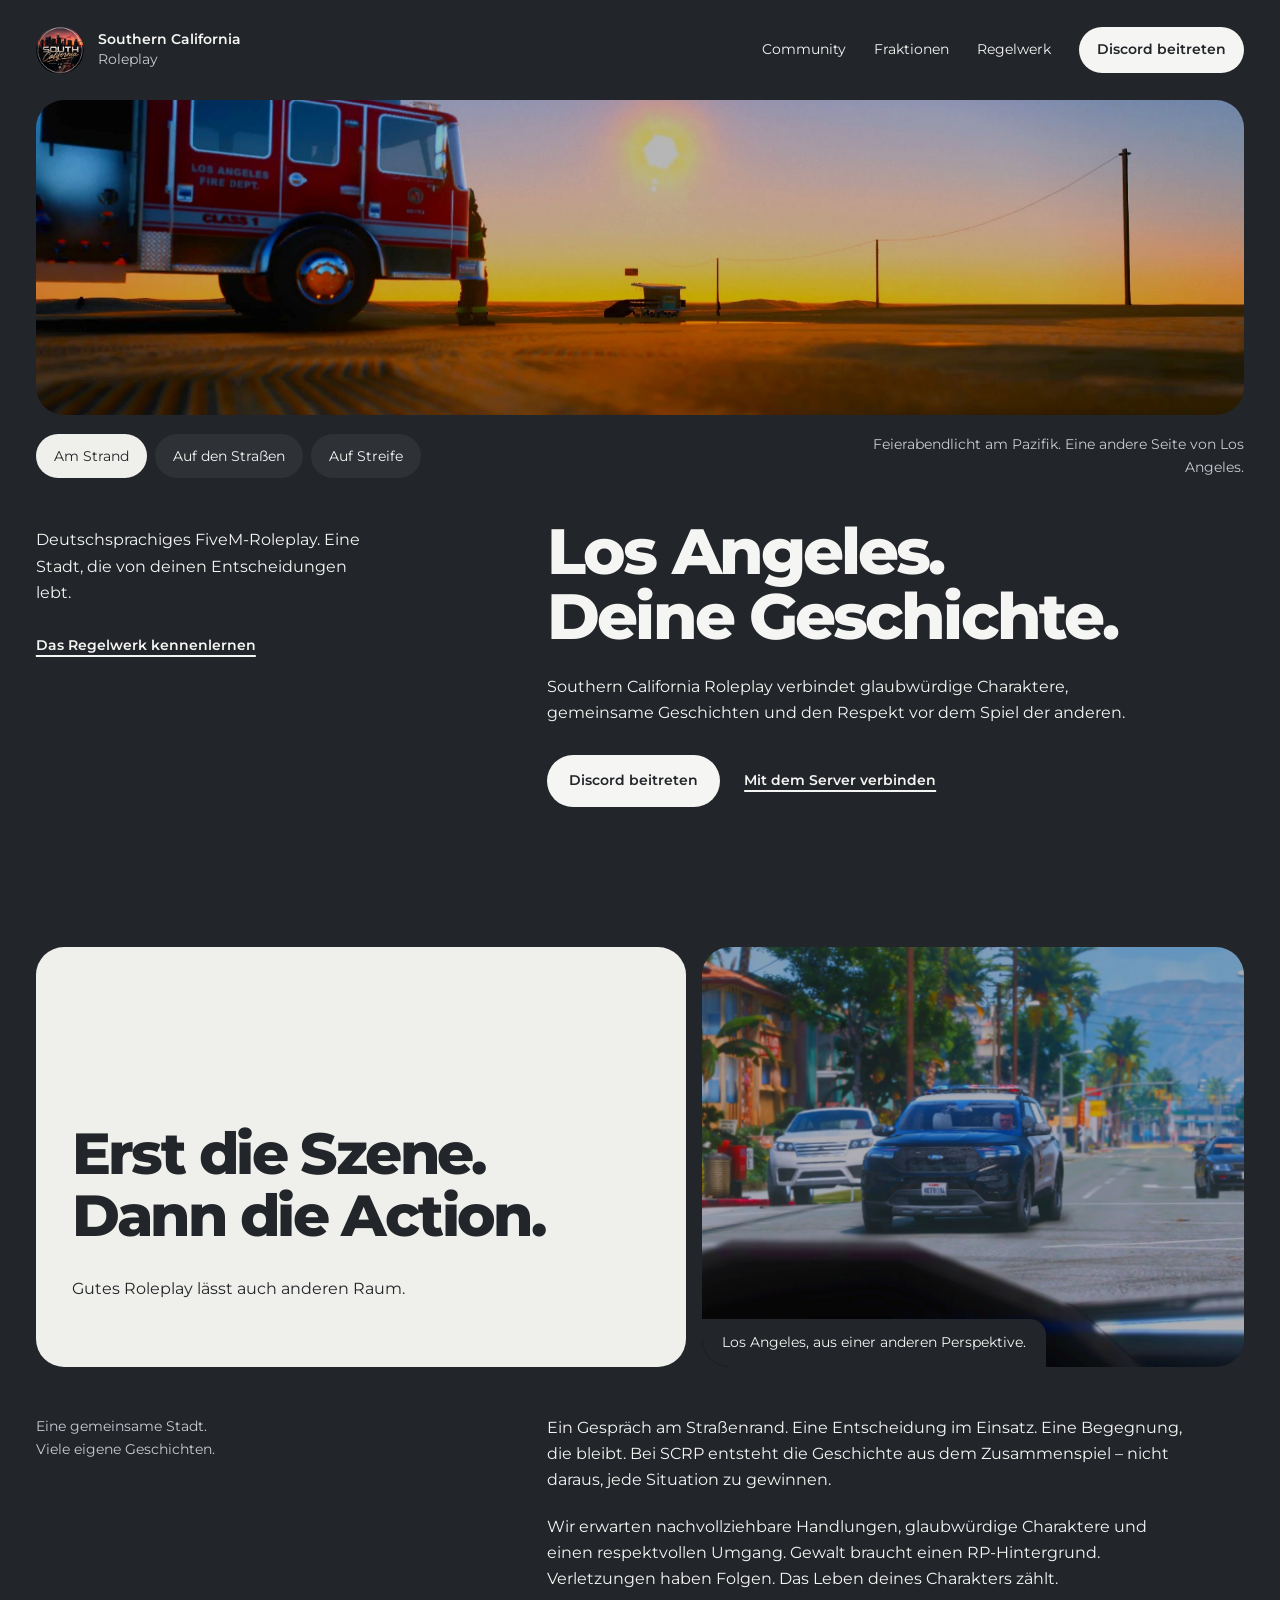
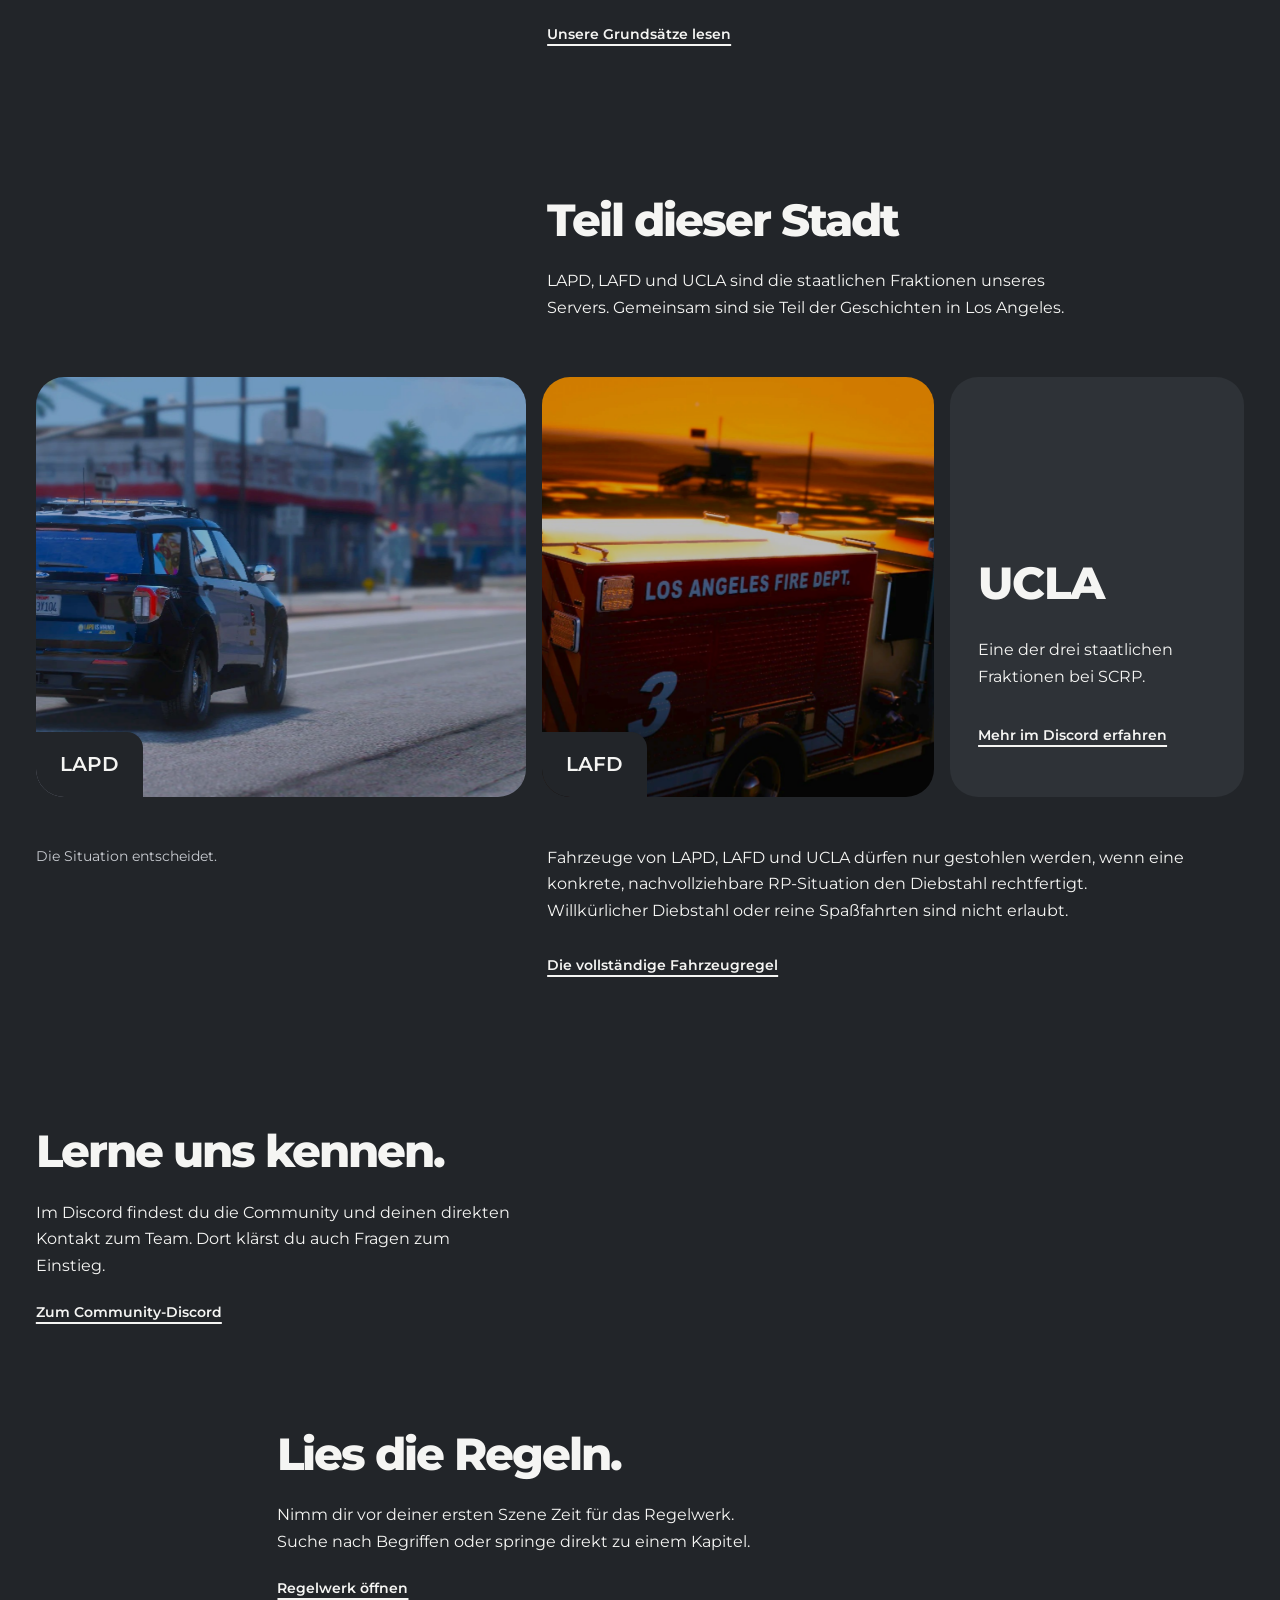
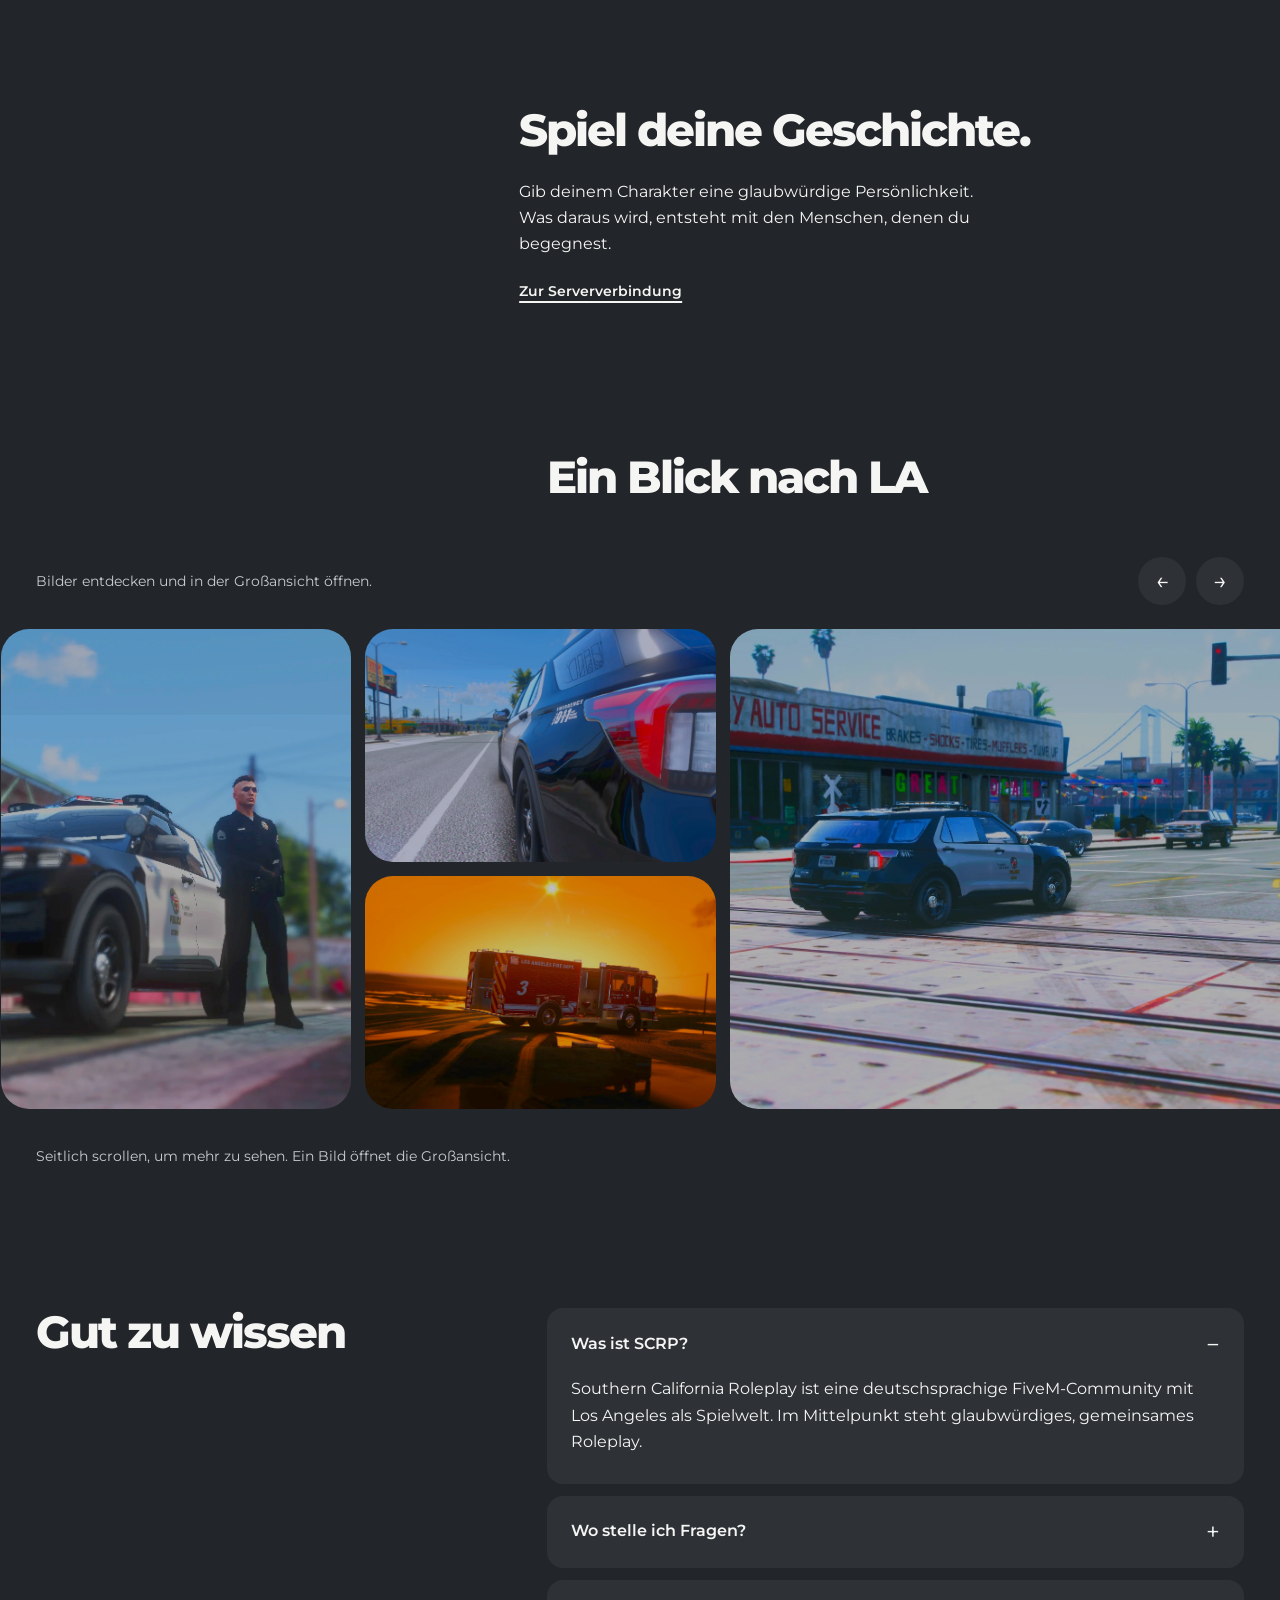
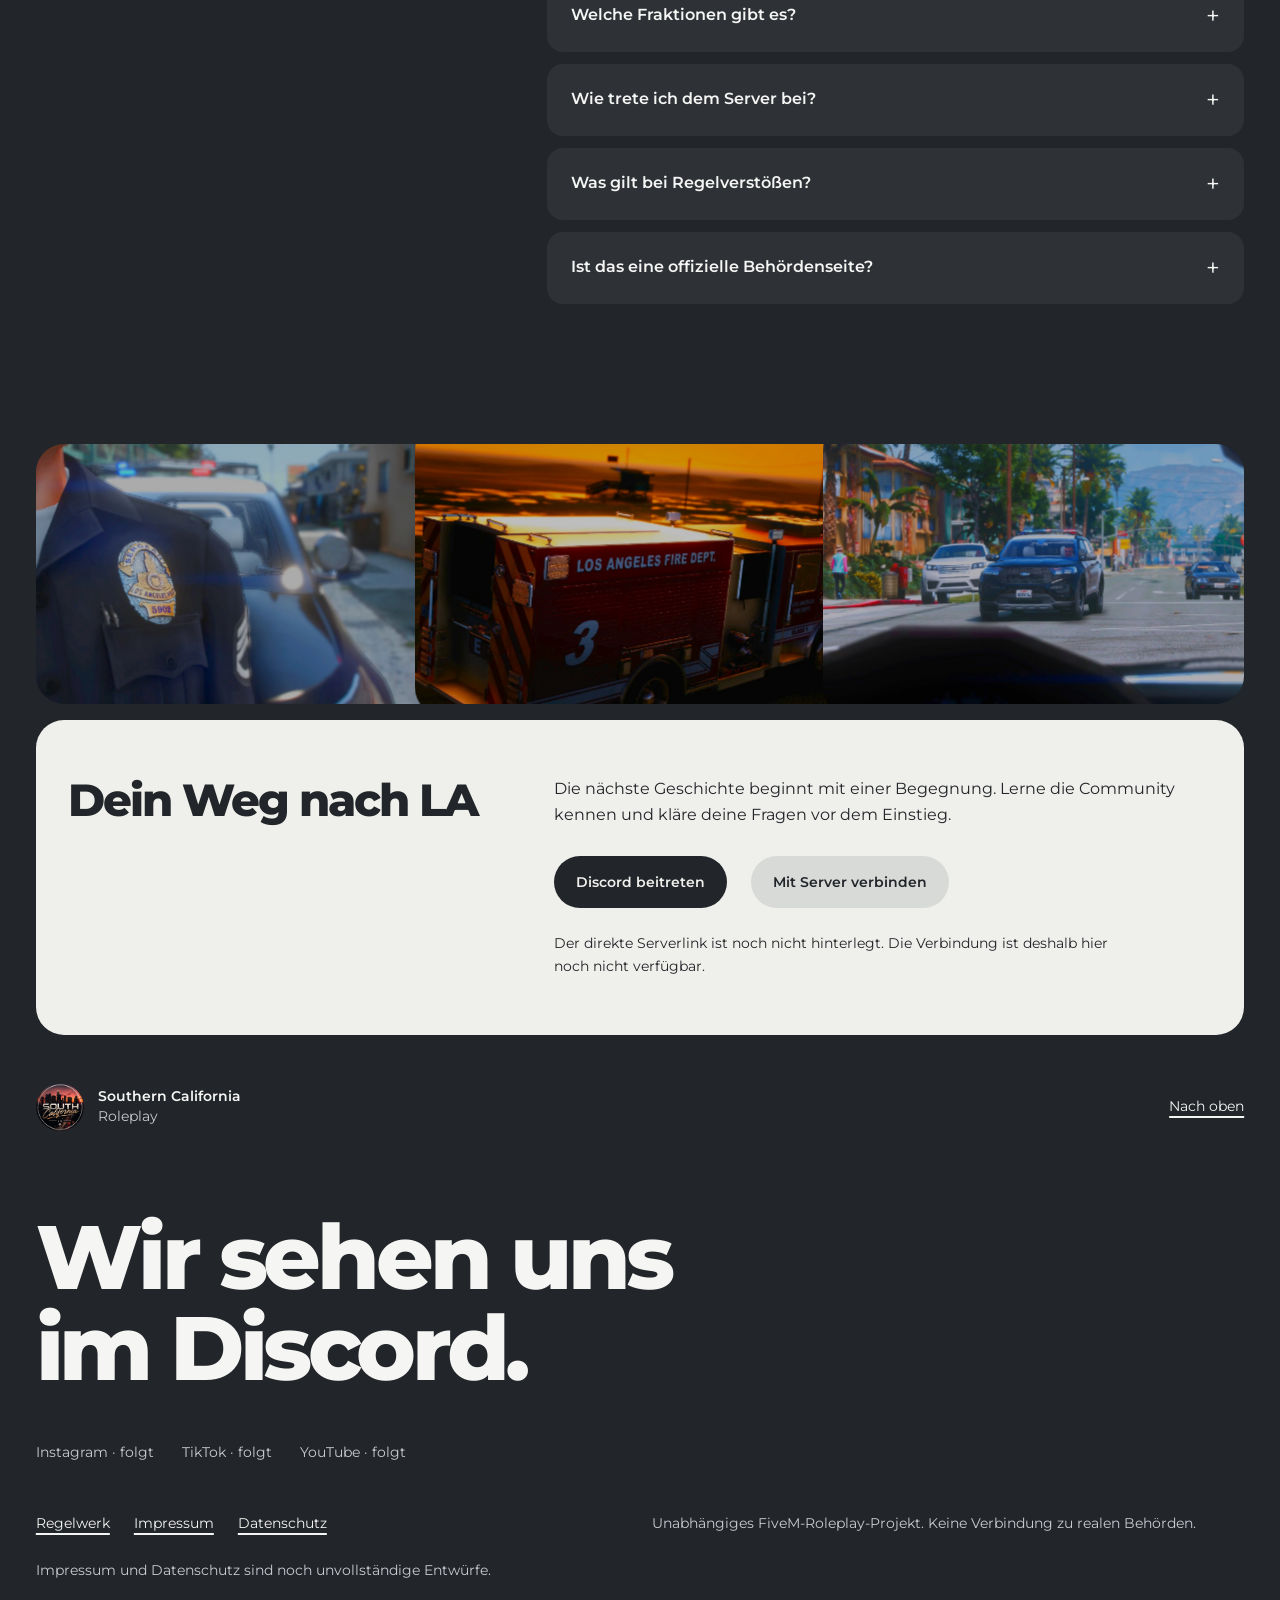
==== commit 42efeb31: "Add cinematic scroll zoom and directional section entrances Keep native scrolling and pinch zoom, sh" ====
--- a/index.html
+++ b/index.html
@@ -14,6 +14,7 @@
   <link rel="stylesheet" href="assets/css/site.css">
   <script defer src="assets/js/config.js"></script>
   <script defer src="assets/js/site.js"></script>
+  <script defer src="assets/js/motion.js"></script>
 </head>
 <body>
   <a class="skip-link" href="#main">Zum Inhalt</a>
--- a/assets/css/site.css
+++ b/assets/css/site.css
@@ -33,4 +33,15 @@
 @media(hover:hover) and (pointer:fine){.scene-choice:hover,.round-control:not(:disabled):hover{transform:translateY(-2px)}.faq-item summary:hover{text-decoration:underline;text-underline-offset:5px}}
 @media(max-width:1050px){.scene-bar{align-items:flex-start;flex-direction:column;gap:12px}.scene-caption{text-align:left;max-width:65ch}}
 @media(max-width:760px){:root{--radius:22px;--radius-small:14px}.hero-image{height:240px}.hero-copy{padding-top:28px}.scene-options{gap:6px}.scene-choice{padding:10px 12px;font-size:13px}.scene-caption{font-size:13px}.community-mosaic{gap:14px}.community-statement{padding-inline:24px}.faction-band{gap:12px}.faction-type{padding:28px 20px}.connect-images{height:160px;gap:10px}.connect-content{padding:32px 24px}.gallery-toolbar{align-items:flex-end}.gallery-toolbar p{max-width:22ch}.faq-item{padding-inline:20px}.faq-item summary{min-height:64px;font-size:16px}}
+/* Native scrolling stays in charge; moving media remains inside its rounded frame. */
+main:has(.landing-hero){overflow-x:clip}
+.connect-images{overflow:hidden;border-radius:var(--radius)}
+@media(prefers-reduced-motion:no-preference){
+  .cinematic-motion [data-reveal].reveal-in{animation:none}
+  .cinematic-motion .hero-image{transform-origin:50% 100%}
+  .cinematic-motion .community-photo img,.cinematic-motion .faction-band figure img,.cinematic-motion .connect-images img{transform-origin:center}
+  .faq-item[open] p{animation:answer-in 340ms var(--ease) both}
+  .site-header.menu-open .site-nav{animation:answer-in 300ms var(--ease) both}
+  @keyframes answer-in{from{opacity:.25;transform:translateY(-8px)}to{opacity:1;transform:translateY(0)}}
+}
 @media print{body{background:white;color:black;font-size:11pt}.site-header,.site-footer,.rules-sidebar,.skip-link,.rule-search{display:none!important}.rules-layout{display:block;padding:0}.rule-chapter[hidden]{display:block!important}.rule-chapter{break-inside:auto;padding-bottom:20px}.rules li{break-inside:avoid}.document-hero{padding:0 0 24px}.note,.draft-notice{background:#eee;color:black}a{color:black}.rule-chapter h2{font-size:22pt}.rule-chapter h3{font-size:14pt}}
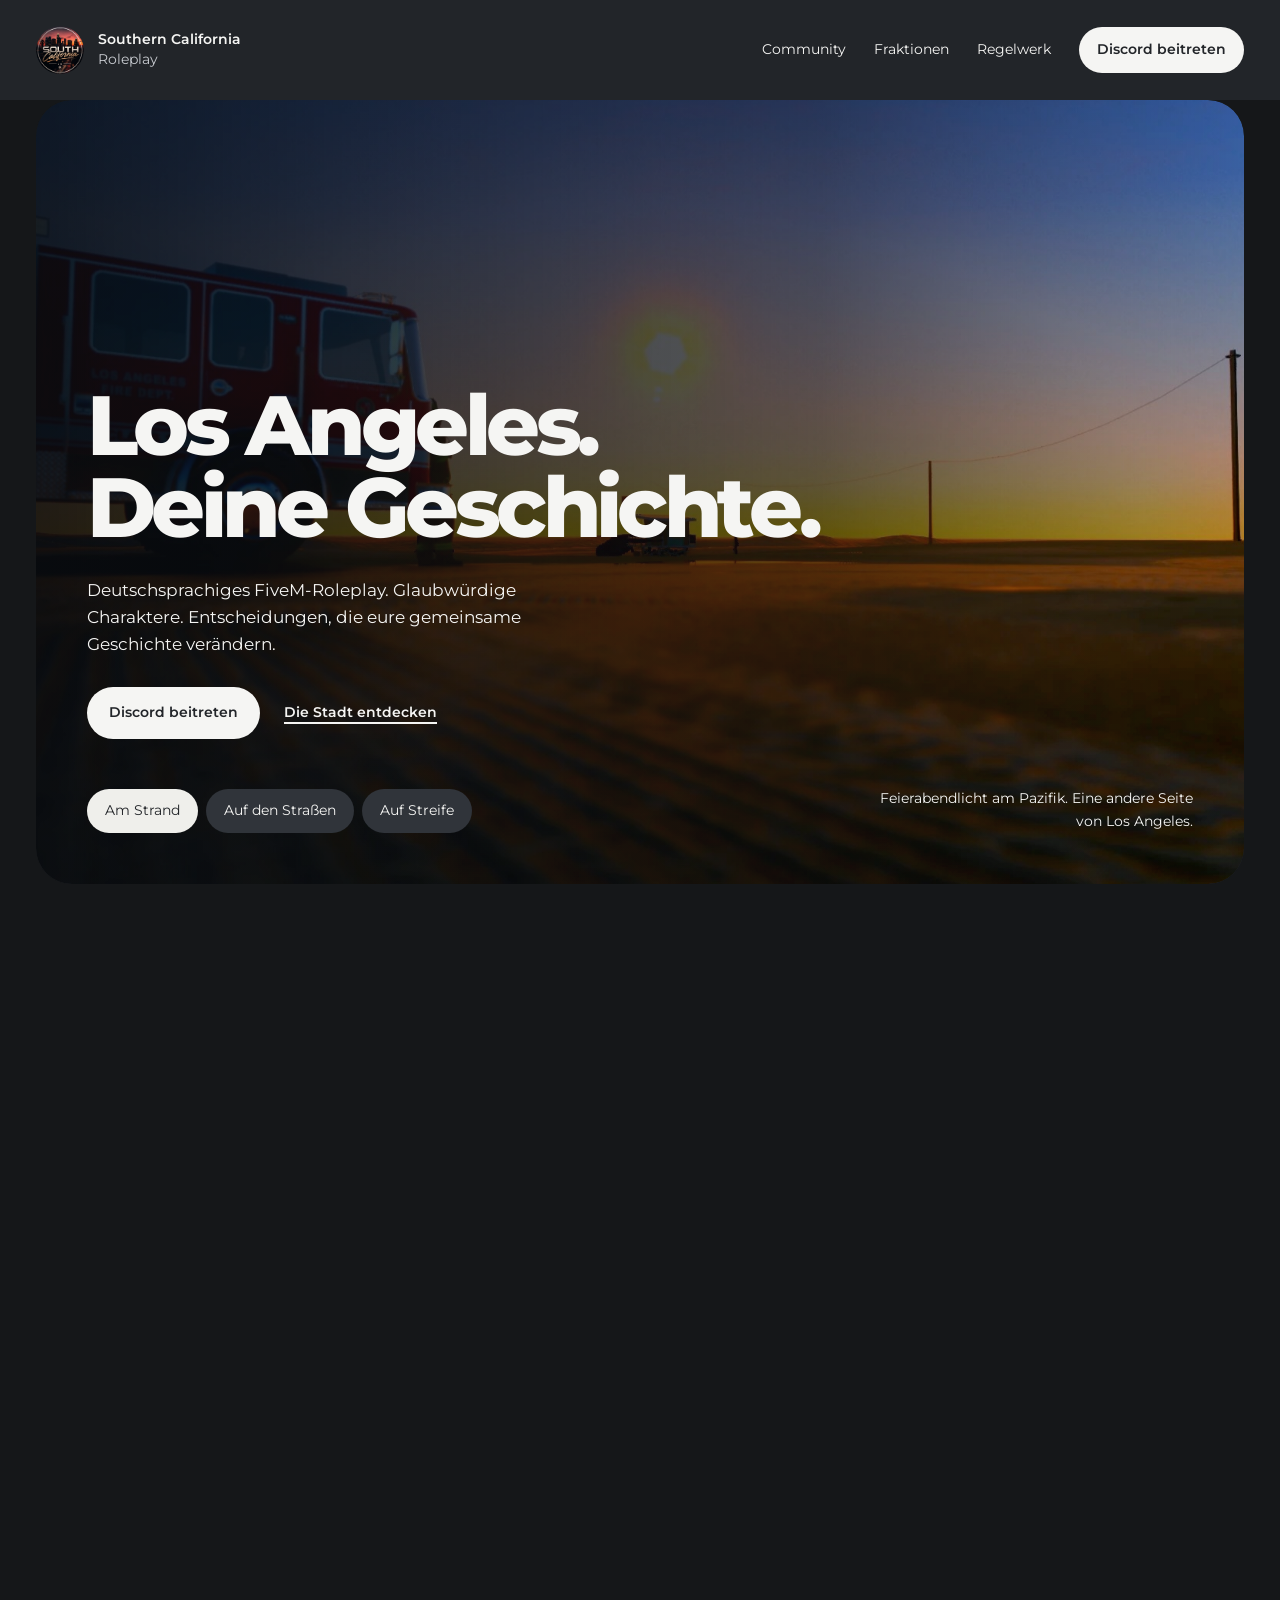
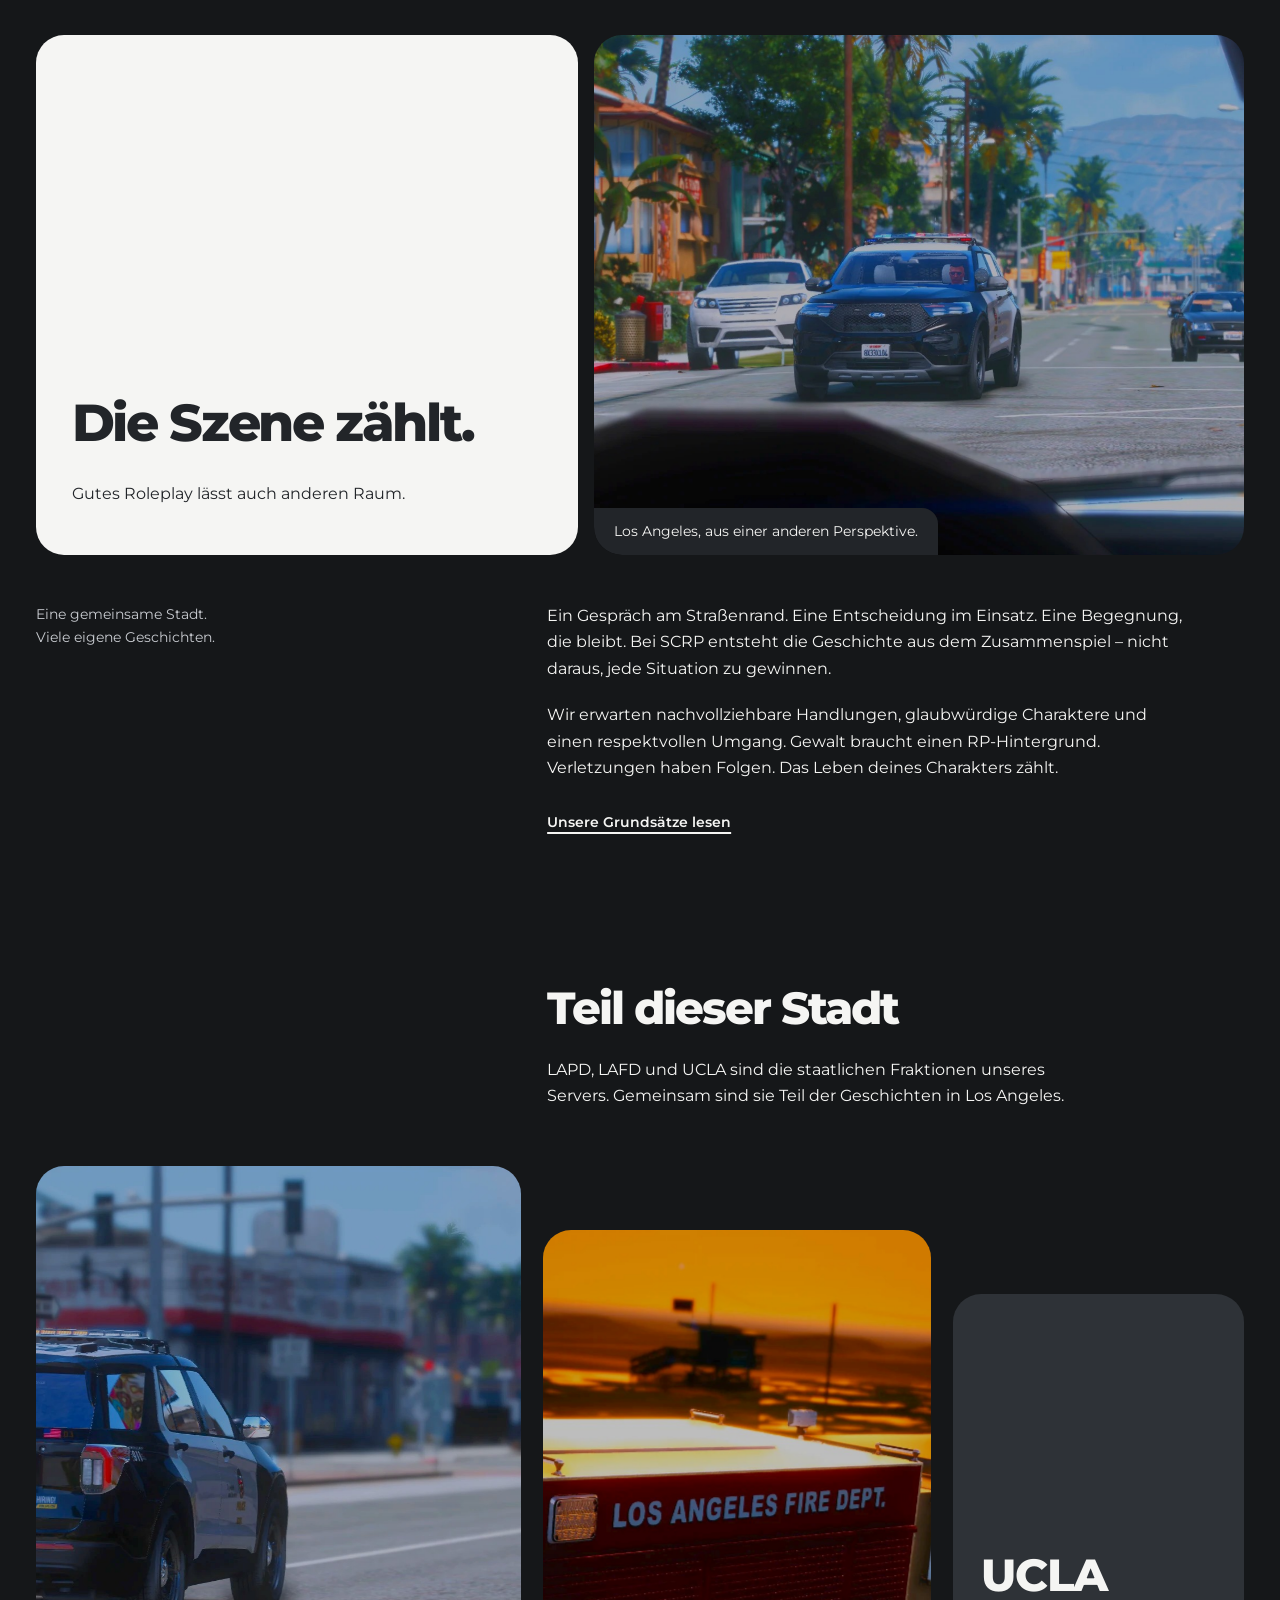
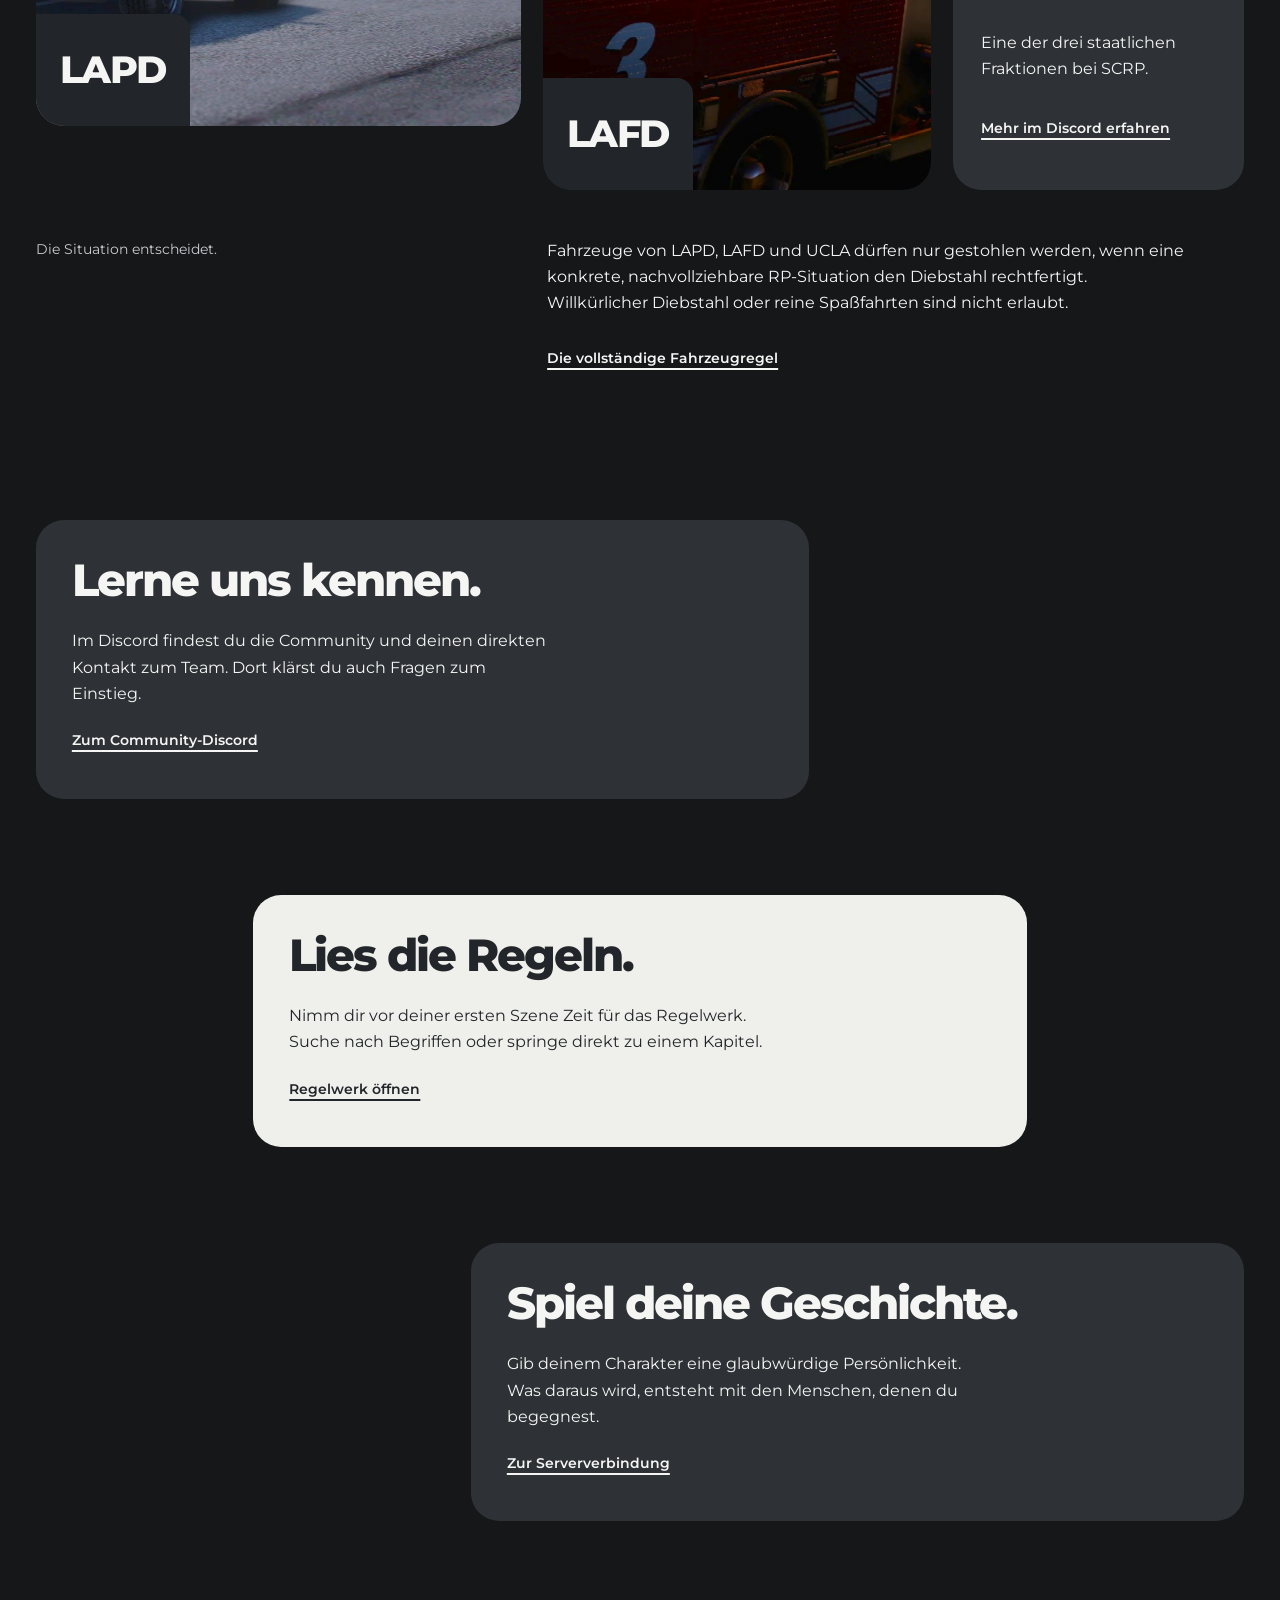
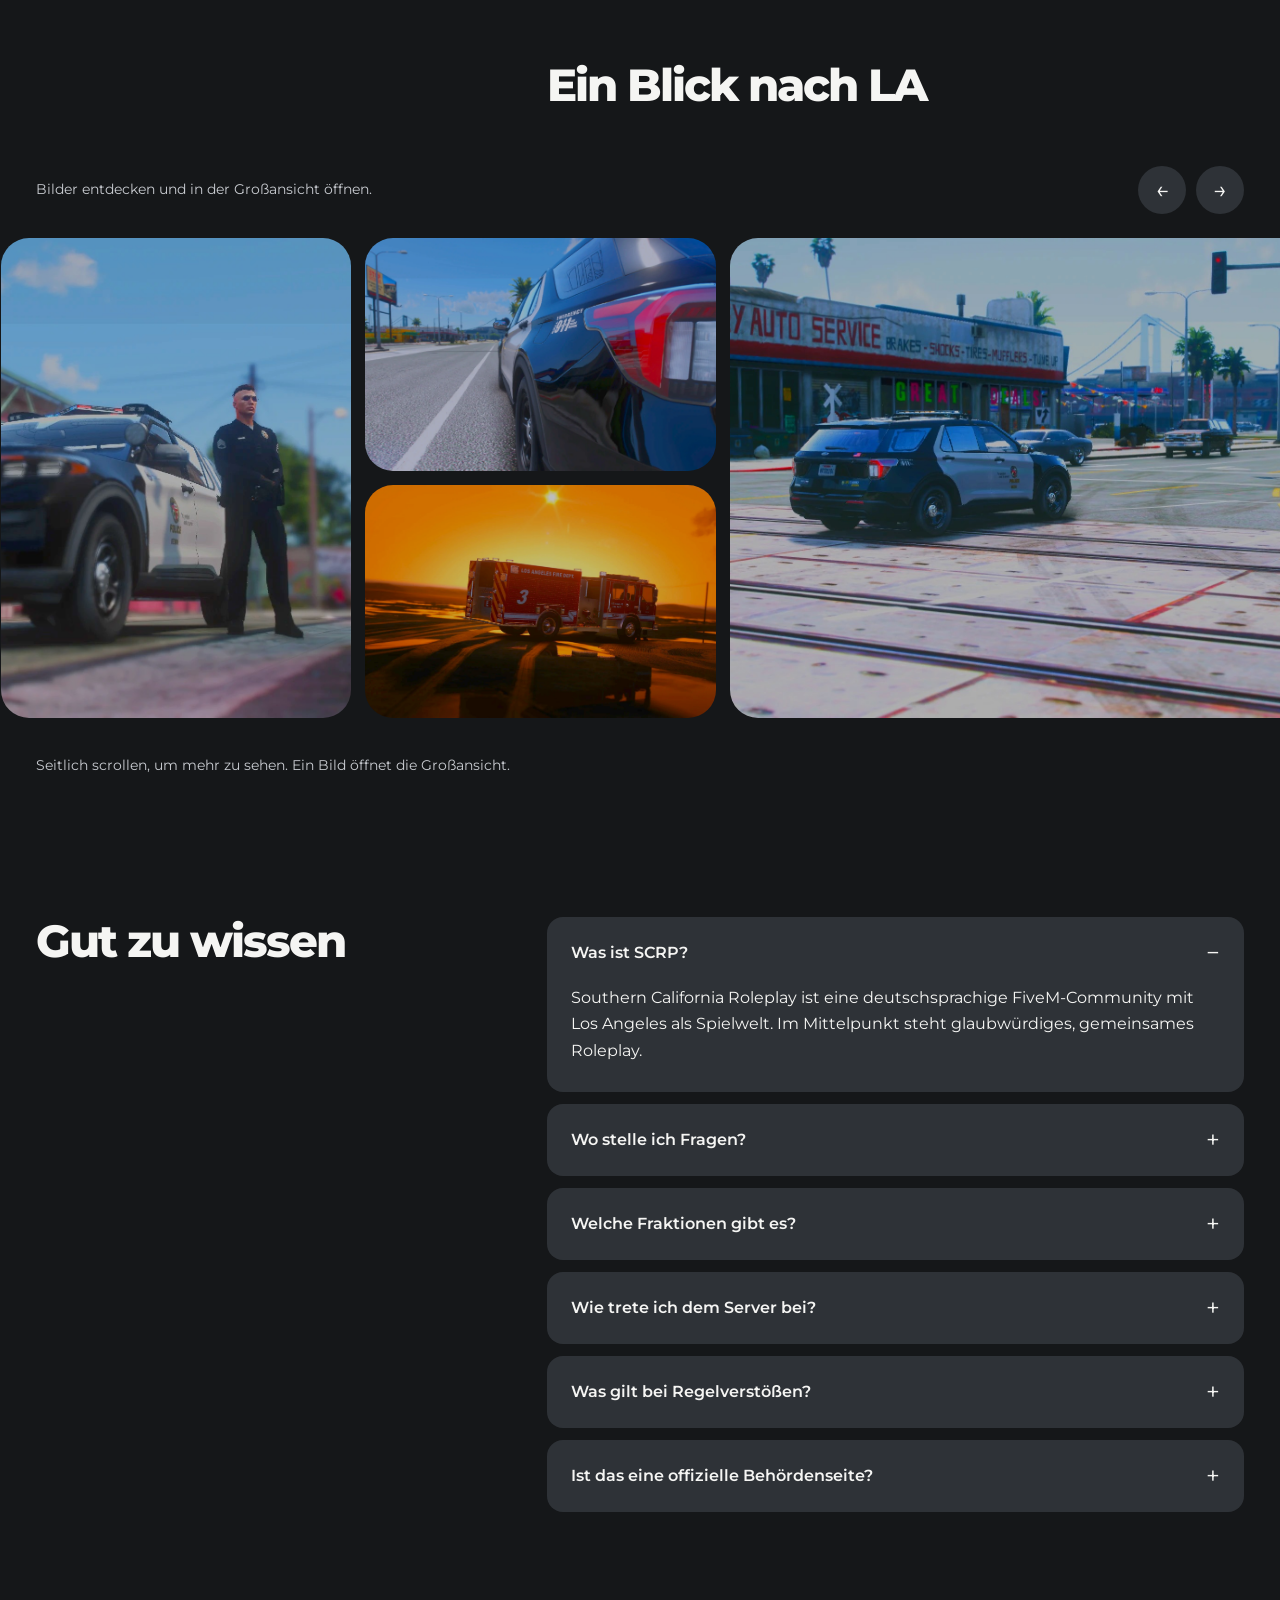
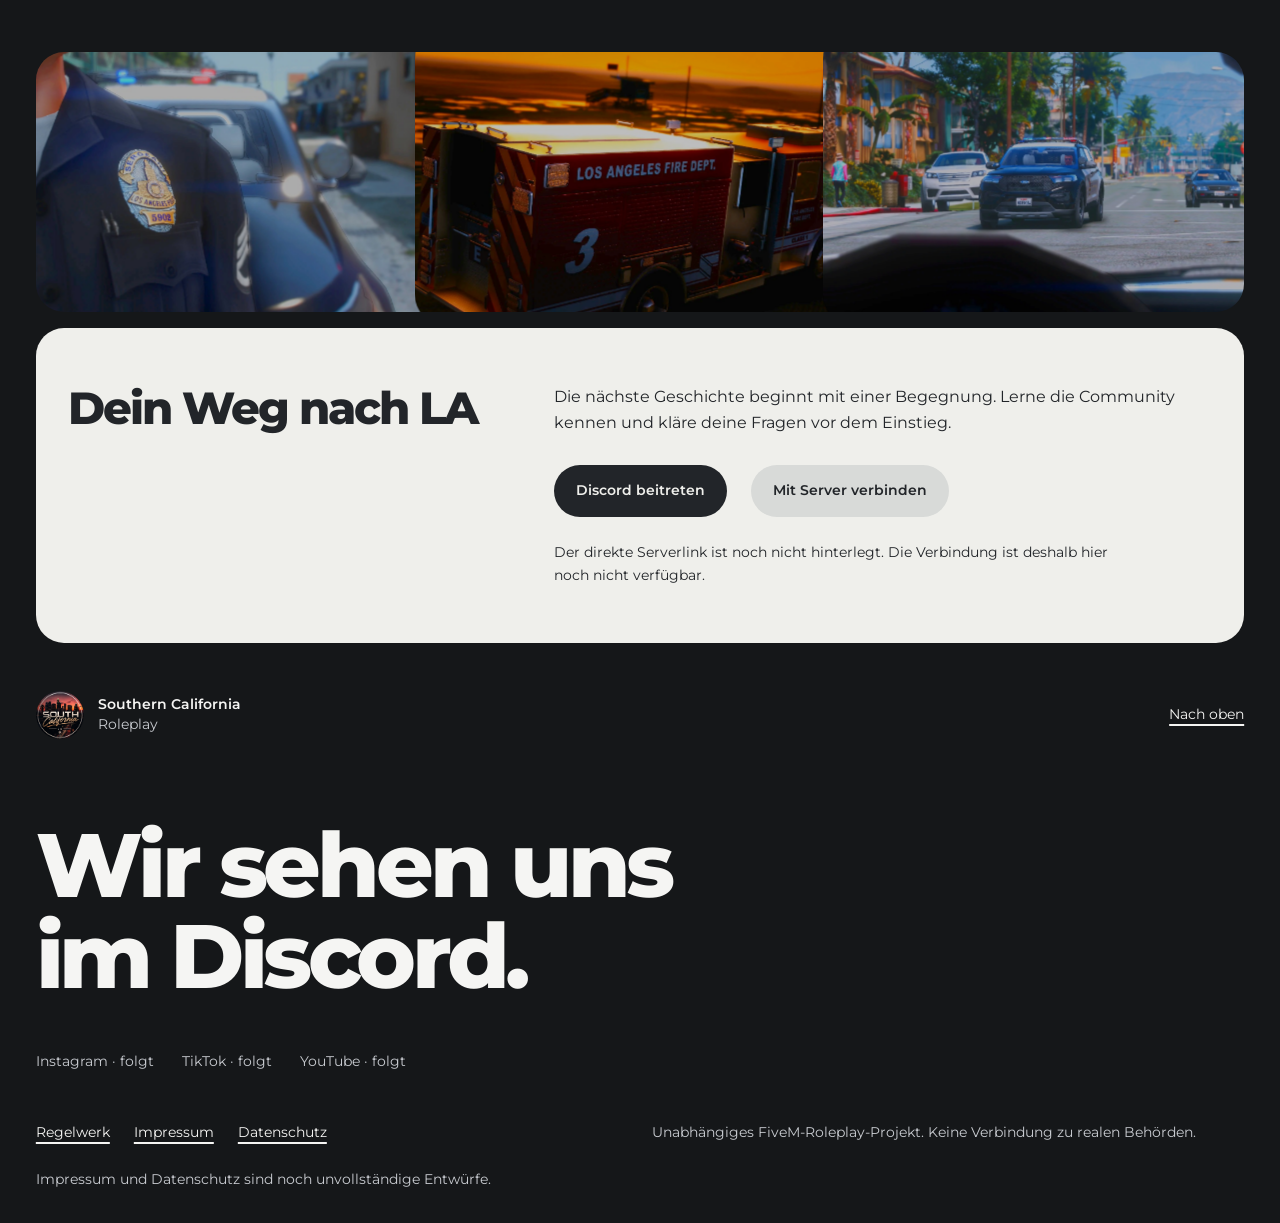
==== commit b82ed057: "Create immersive full-screen roleplay opening and spatial motion Add a short native-scroll camera se" ====
--- a/index.html
+++ b/index.html
@@ -30,23 +30,24 @@
   </header>
   <main id="main">
     <section class="landing-hero" aria-labelledby="hero-title">
-      <div class="hero-image" id="hero-scene"><img src="img/13.jpg" alt="Ein LAFD-Löschfahrzeug am Strand im Sonnenuntergang – Spielaufnahme aus dem Projekt" width="1919" height="1079" fetchpriority="high" data-scene-image></div>
-      <div class="scene-bar" hidden data-scene-controls>
-        <div class="scene-options" role="group" aria-label="Spieleindruck auswählen">
-          <button type="button" class="scene-choice" data-scene="sunset" aria-pressed="true" aria-controls="hero-scene">Am Strand</button>
-          <button type="button" class="scene-choice" data-scene="streets" aria-pressed="false" aria-controls="hero-scene">Auf den Straßen</button>
-          <button type="button" class="scene-choice" data-scene="patrol" aria-pressed="false" aria-controls="hero-scene">Auf Streife</button>
+      <div class="hero-stage">
+        <div class="hero-image" id="hero-scene"><img src="img/13.jpg" alt="Ein LAFD-Löschfahrzeug am Strand im Sonnenuntergang – Spielaufnahme aus dem Projekt" width="1919" height="1079" fetchpriority="high" data-scene-image></div>
+        <div class="hero-copy">
+          <div class="hero-main"><h1 id="hero-title"><span class="headline-line"><span>Los Angeles.</span></span><span class="headline-line"><span>Deine Geschichte.</span></span></h1><p>Deutschsprachiges FiveM-Roleplay. Glaubwürdige Charaktere. Entscheidungen, die eure gemeinsame Geschichte verändern.</p><div class="actions"><a class="button" data-discord href="https://discord.gg/sVNPNm3pQf">Discord beitreten</a><a class="text-link" href="#community">Die Stadt entdecken</a></div></div>
         </div>
-        <p class="scene-caption" data-scene-caption role="status" aria-live="polite">Feierabendlicht am Pazifik. Eine andere Seite von Los Angeles.</p>
-      </div>
-      <div class="hero-copy editorial-grid">
-        <div class="hero-intro"><p>Deutschsprachiges FiveM-Roleplay. Eine Stadt, die von deinen Entscheidungen lebt.</p><a class="text-link" href="regelwerk.html">Das Regelwerk kennenlernen</a></div>
-        <div class="hero-main"><h1 id="hero-title"><span class="headline-line"><span>Los Angeles.</span></span><span class="headline-line"><span>Deine Geschichte.</span></span></h1><p>Southern California Roleplay verbindet glaubwürdige Charaktere, gemeinsame Geschichten und den Respekt vor dem Spiel der anderen.</p><div class="actions"><a class="button" data-discord href="https://discord.gg/sVNPNm3pQf">Discord beitreten</a><a class="text-link" href="#verbinden">Mit dem Server verbinden</a></div></div>
+        <div class="scene-bar" hidden data-scene-controls>
+          <div class="scene-options" role="group" aria-label="Spieleindruck auswählen">
+            <button type="button" class="scene-choice" data-scene="sunset" aria-pressed="true" aria-controls="hero-scene">Am Strand</button>
+            <button type="button" class="scene-choice" data-scene="streets" aria-pressed="false" aria-controls="hero-scene">Auf den Straßen</button>
+            <button type="button" class="scene-choice" data-scene="patrol" aria-pressed="false" aria-controls="hero-scene">Auf Streife</button>
+          </div>
+          <p class="scene-caption" data-scene-caption role="status" aria-live="polite">Feierabendlicht am Pazifik. Eine andere Seite von Los Angeles.</p>
+        </div>
       </div>
     </section>
 
     <section class="community-section section-space" id="community" aria-labelledby="community-title">
-      <div class="community-mosaic"><div class="community-statement"><h2 id="community-title" data-reveal>Erst die Szene.<br>Dann die Action.</h2><p data-reveal>Gutes Roleplay lässt auch anderen Raum.</p></div><figure class="community-photo"><img src="img/16.jpg" alt="Blick aus einem Fahrzeug auf eine Straße mit Palmen" width="1920" height="1080" loading="lazy"><figcaption>Los Angeles, aus einer anderen Perspektive.</figcaption></figure></div>
+      <div class="community-mosaic"><div class="community-statement"><h2 id="community-title" data-reveal>Die Szene zählt.</h2><p data-reveal>Gutes Roleplay lässt auch anderen Raum.</p></div><figure class="community-photo"><img src="img/16.jpg" alt="Blick aus einem Fahrzeug auf eine Straße mit Palmen" width="1920" height="1080" loading="lazy"><figcaption>Los Angeles, aus einer anderen Perspektive.</figcaption></figure></div>
       <div class="editorial-grid section-copy"><p class="side-note" data-reveal>Eine gemeinsame Stadt.<br>Viele eigene Geschichten.</p><div class="reading-copy"><p data-reveal>Ein Gespräch am Straßenrand. Eine Entscheidung im Einsatz. Eine Begegnung, die bleibt. Bei SCRP entsteht die Geschichte aus dem Zusammenspiel – nicht daraus, jede Situation zu gewinnen.</p><p data-reveal>Wir erwarten nachvollziehbare Handlungen, glaubwürdige Charaktere und einen respektvollen Umgang. Gewalt braucht einen RP-Hintergrund. Verletzungen haben Folgen. Das Leben deines Charakters zählt.</p><a class="text-link" href="regelwerk.html#start">Unsere Grundsätze lesen</a></div></div>
     </section>
 
--- a/assets/css/site.css
+++ b/assets/css/site.css
@@ -44,4 +44,45 @@
   .site-header.menu-open .site-nav{animation:answer-in 300ms var(--ease) both}
   @keyframes answer-in{from{opacity:.25;transform:translateY(-8px)}to{opacity:1;transform:translateY(0)}}
 }
+/* A photographic opening rather than a small banner above the content. */
+body:has(.landing-hero){background:#151719}
+.landing-hero{position:relative;padding:0 var(--margin)}
+.hero-stage{position:relative;isolation:isolate;min-height:calc(100svh - 116px);display:flex;flex-direction:column;justify-content:flex-end;padding:clamp(28px,4vw,64px);border-radius:36px;overflow:clip;background:var(--bg)}
+.hero-stage .hero-image{position:absolute;inset:0;margin:0;width:100%;height:100%;border-radius:inherit;z-index:-2;transform:none!important}
+.hero-stage .hero-image img{object-position:50% 50%;animation:none;transform:scale(1.06)}
+.hero-stage::before{content:'';position:absolute;inset:0;z-index:-1;background:linear-gradient(90deg,rgba(9,12,16,.88),rgba(9,12,16,.54) 65%,rgba(9,12,16,.12));pointer-events:none}
+.hero-stage .hero-copy{padding:0;display:block;max-width:100%}
+.hero-stage .hero-main h1{font-size:clamp(48px,6.6vw,100px);line-height:.98;letter-spacing:-.055em}
+.hero-stage .hero-main>p{max-width:44ch;margin-top:28px;font-size:17px;line-height:1.6}
+.hero-stage .actions{margin-top:28px}.hero-stage .text-link{color:var(--ink)}
+.hero-stage .scene-bar{margin:48px 0 0;align-items:flex-end}
+.hero-stage .scene-caption{color:var(--ink);max-width:36ch;font-size:14px}
+.hero-stage .scene-choice{background:#30343a;color:var(--ink)}.hero-stage .scene-choice[aria-pressed=true]{background:var(--paper);color:var(--paper-ink)}
+.community-mosaic{grid-template-columns:1fr 1.2fr;min-height:520px}
+.community-statement{background:var(--ink);color:var(--paper-ink);padding:48px 36px;min-height:520px}
+.community-photo{min-height:520px}.community-statement h2{font-size:clamp(38px,4.1vw,62px)}
+.faction-band{gap:22px;perspective:1400px}.faction-band figure{height:560px}.faction-band figure:nth-child(2){margin-top:64px}.faction-type{margin-top:128px;min-height:400px}
+.faction-band figcaption{font-size:clamp(28px,3vw,44px);font-weight:800;letter-spacing:-.04em;padding:24px}
+.entry-row{position:relative;padding:36px;border-radius:var(--radius);background:var(--surface);width:64%}
+.entry-row:nth-child(2){margin-left:18%;background:var(--paper);color:var(--paper-ink)}.entry-row:nth-child(3){margin-left:36%}
+.entry-row h2{font-size:clamp(30px,3.5vw,52px)}
+@media(prefers-reduced-motion:no-preference){
+ .landing-hero.scroll-story{height:155svh}
+ .scroll-story .hero-stage{position:sticky;top:16px;min-height:calc(100svh - 116px);transform-origin:50% 0}
+ .cinematic-motion .community-photo,.cinematic-motion .faction-band>figure,.cinematic-motion .faction-type{backface-visibility:hidden}
+}
+@media(max-width:1050px){.hero-stage .scene-bar{align-items:flex-start;gap:16px}.hero-stage .scene-caption{max-width:60ch}.hero-stage .hero-main h1{font-size:clamp(44px,7vw,76px)}.faction-band figure{height:440px}.faction-band figure:nth-child(2){margin-top:48px}.faction-type{margin-top:0;min-height:200px}.community-mosaic{min-height:420px}.community-statement,.community-photo{min-height:420px}.community-statement h2{font-size:clamp(30px,4vw,48px)}}
+@media(max-width:760px){
+ .landing-hero{padding:0 16px}.hero-stage{min-height:calc(100svh - 110px);padding:30px 22px;border-radius:28px}
+ .hero-stage::before{background:linear-gradient(180deg,rgba(9,12,16,.25),rgba(9,12,16,.77) 45%,rgba(9,12,16,.92))}
+ .hero-stage .hero-image img{object-position:32% center}
+ .hero-stage .hero-main h1{font-size:clamp(28px,7.25vw,50px);letter-spacing:-.055em}
+ .hero-stage .hero-main>p{font-size:16px;margin-top:20px}.hero-stage .actions{gap:12px;margin-top:22px}
+ .hero-stage .scene-bar{margin-top:22px;gap:12px}.hero-stage .scene-caption{font-size:13px;max-width:34ch;line-height:1.5}.hero-stage .scene-choice{padding:10px 9px;font-size:13px}.hero-stage .scene-options{gap:6px}
+ .community-mosaic{grid-template-columns:1fr}.community-statement{min-height:330px;padding:36px 24px}.community-statement h2{font-size:clamp(30px,7.2vw,44px)}.community-photo{min-height:330px;height:330px}
+ .faction-band{gap:12px}.faction-band figure{height:340px}.faction-band figure:nth-child(2){margin-top:32px}.faction-type{min-height:200px}.faction-band figcaption{padding:18px;font-size:28px}
+ .entry-row{width:100%;padding:28px 24px}.entry-row:nth-child(2),.entry-row:nth-child(3){margin-left:0;padding-left:24px}.entry-row h2{font-size:clamp(26px,6.5vw,34px)}
+}
+@media(max-width:760px) and (prefers-reduced-motion:no-preference){.landing-hero.scroll-story{height:132svh}.scroll-story .hero-stage{top:12px;min-height:calc(100svh - 110px)}}
+@media(max-height:650px){.hero-stage,.scroll-story .hero-stage{min-height:650px}.landing-hero.scroll-story{height:auto}.scroll-story .hero-stage{position:relative;top:auto}}
 @media print{body{background:white;color:black;font-size:11pt}.site-header,.site-footer,.rules-sidebar,.skip-link,.rule-search{display:none!important}.rules-layout{display:block;padding:0}.rule-chapter[hidden]{display:block!important}.rule-chapter{break-inside:auto;padding-bottom:20px}.rules li{break-inside:avoid}.document-hero{padding:0 0 24px}.note,.draft-notice{background:#eee;color:black}a{color:black}.rule-chapter h2{font-size:22pt}.rule-chapter h3{font-size:14pt}}
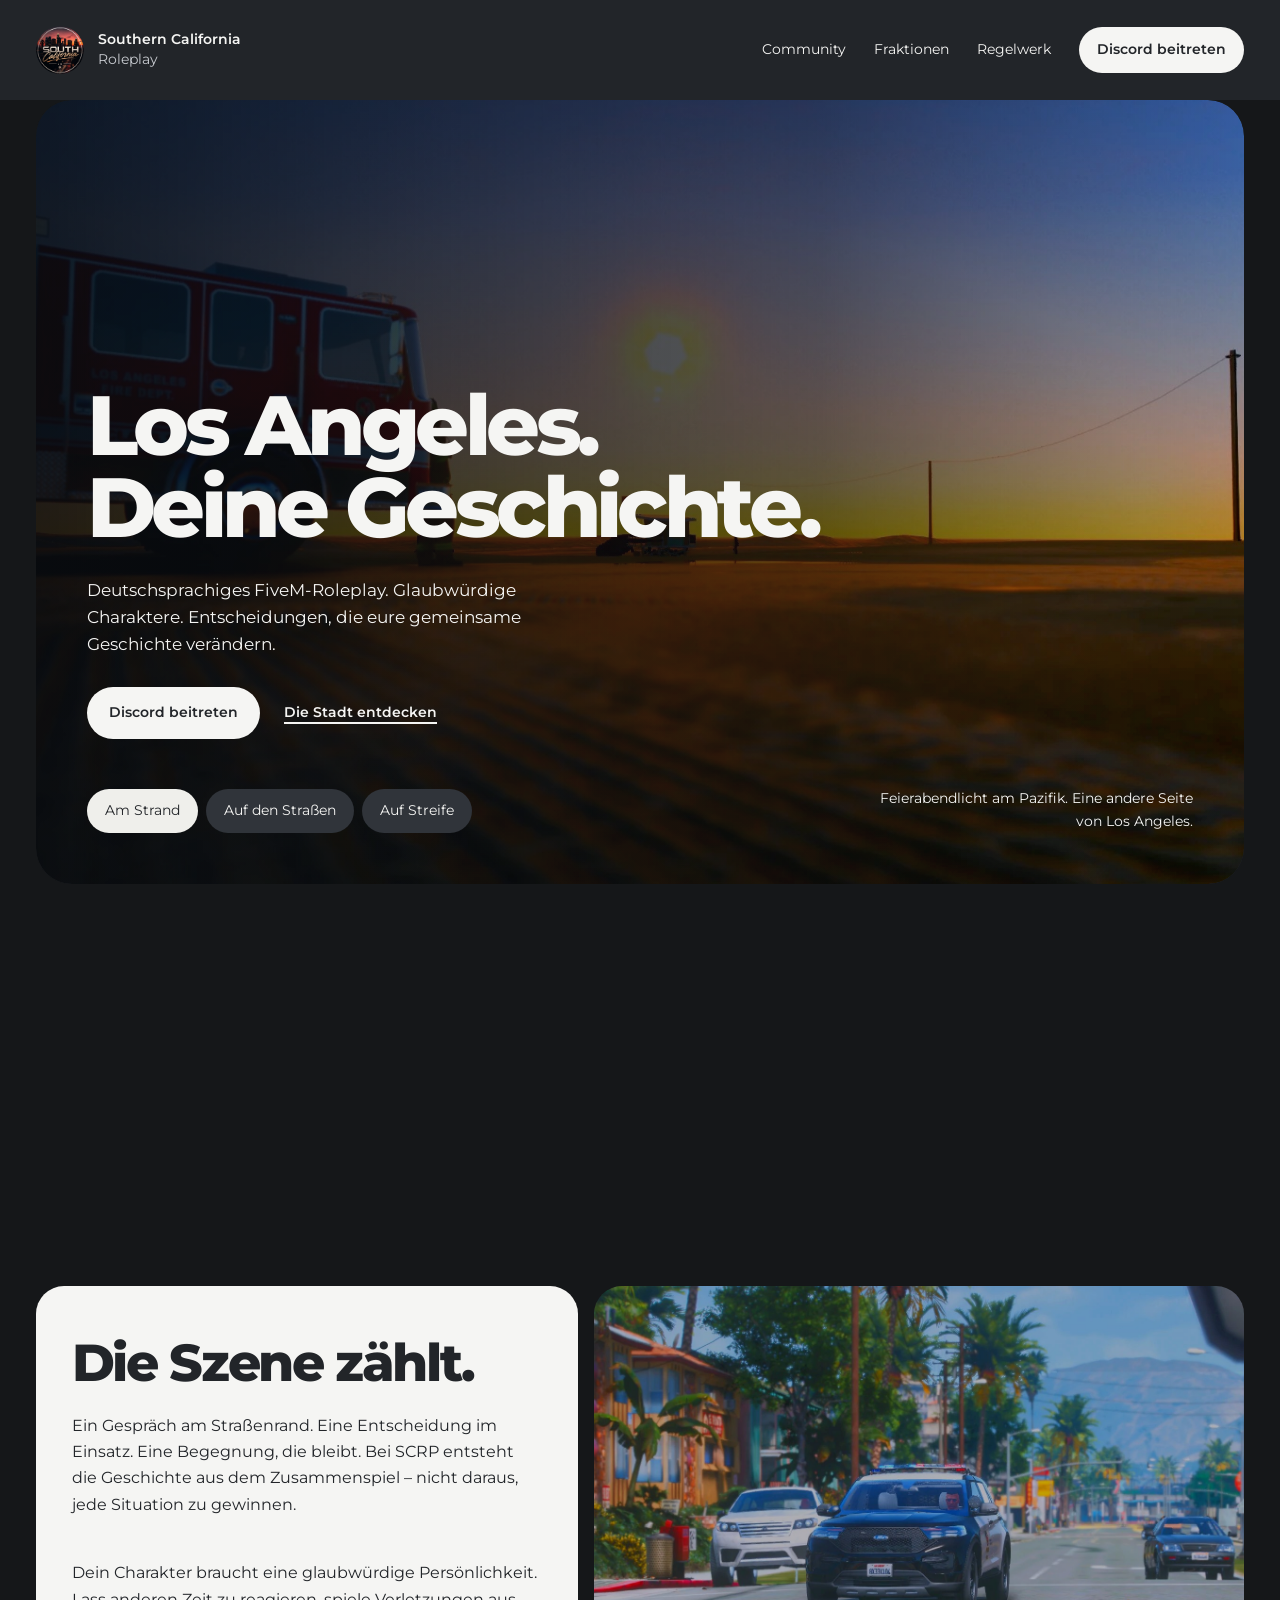
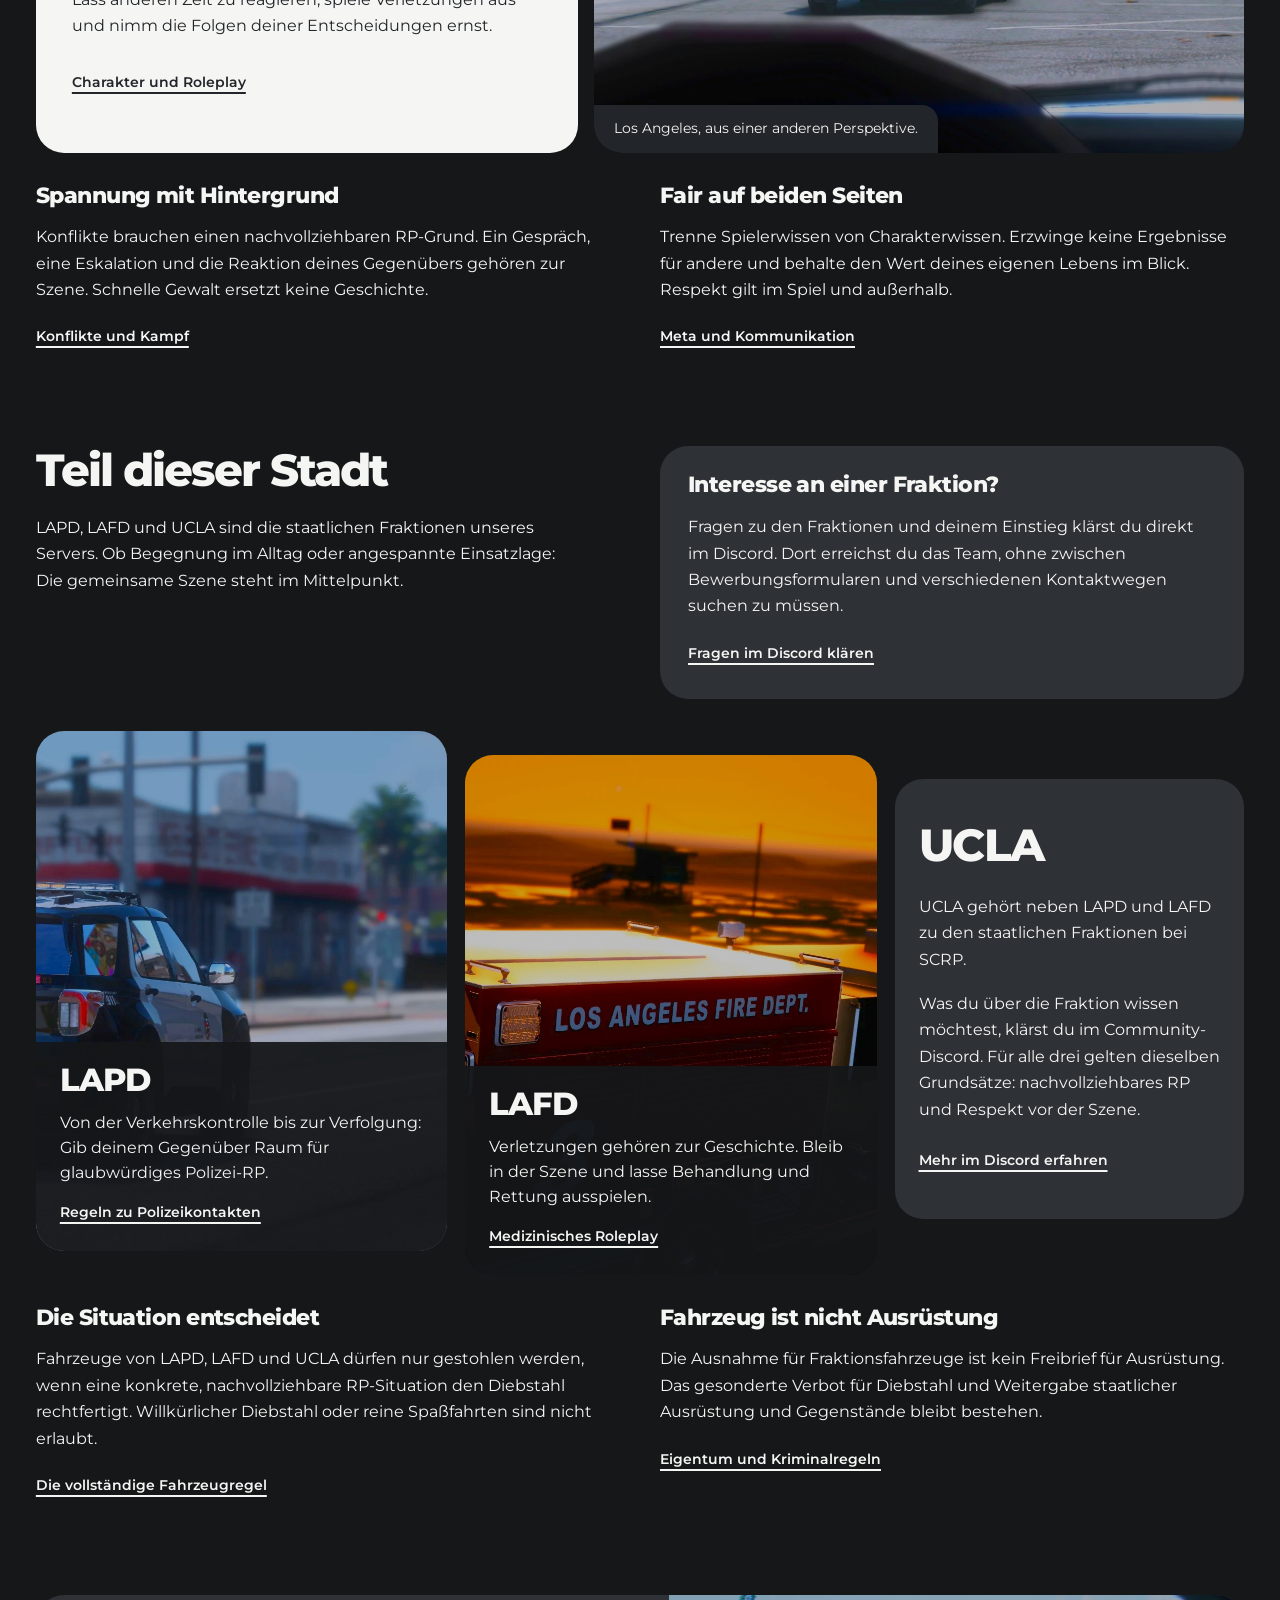
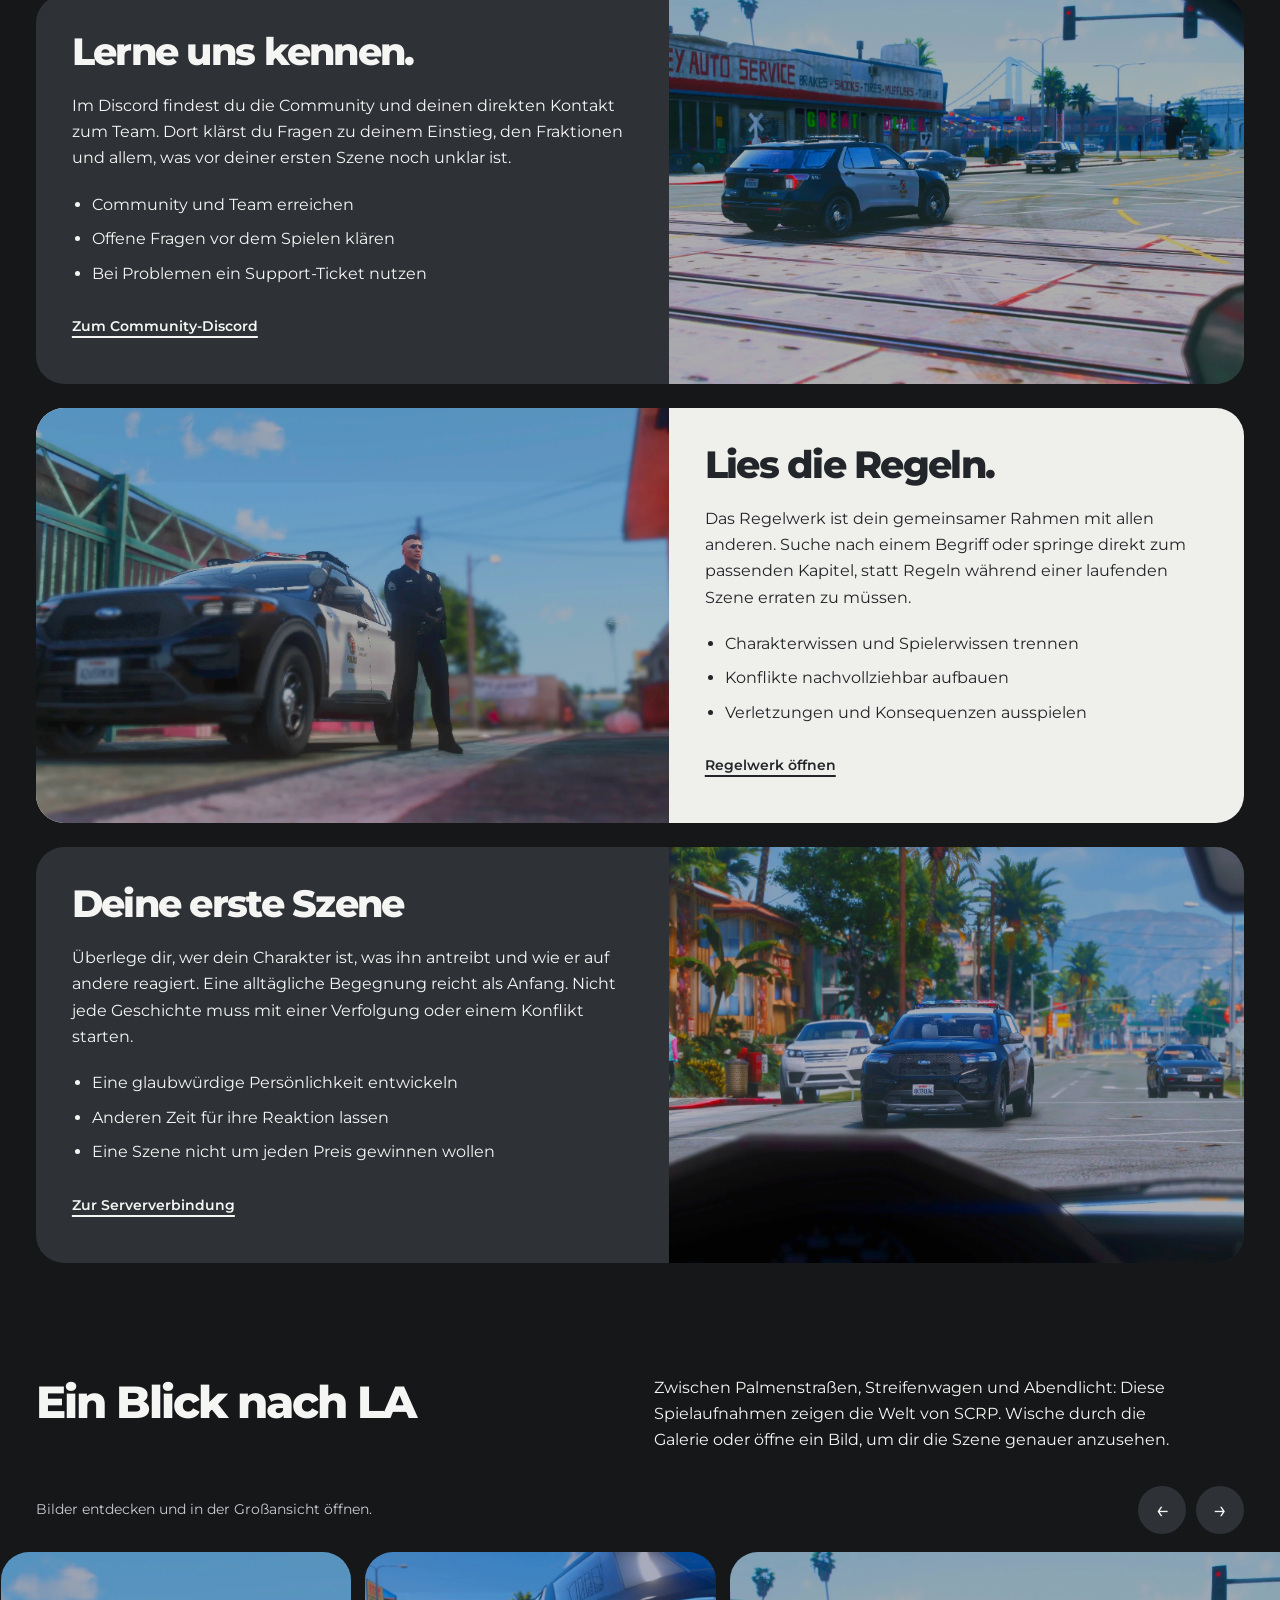
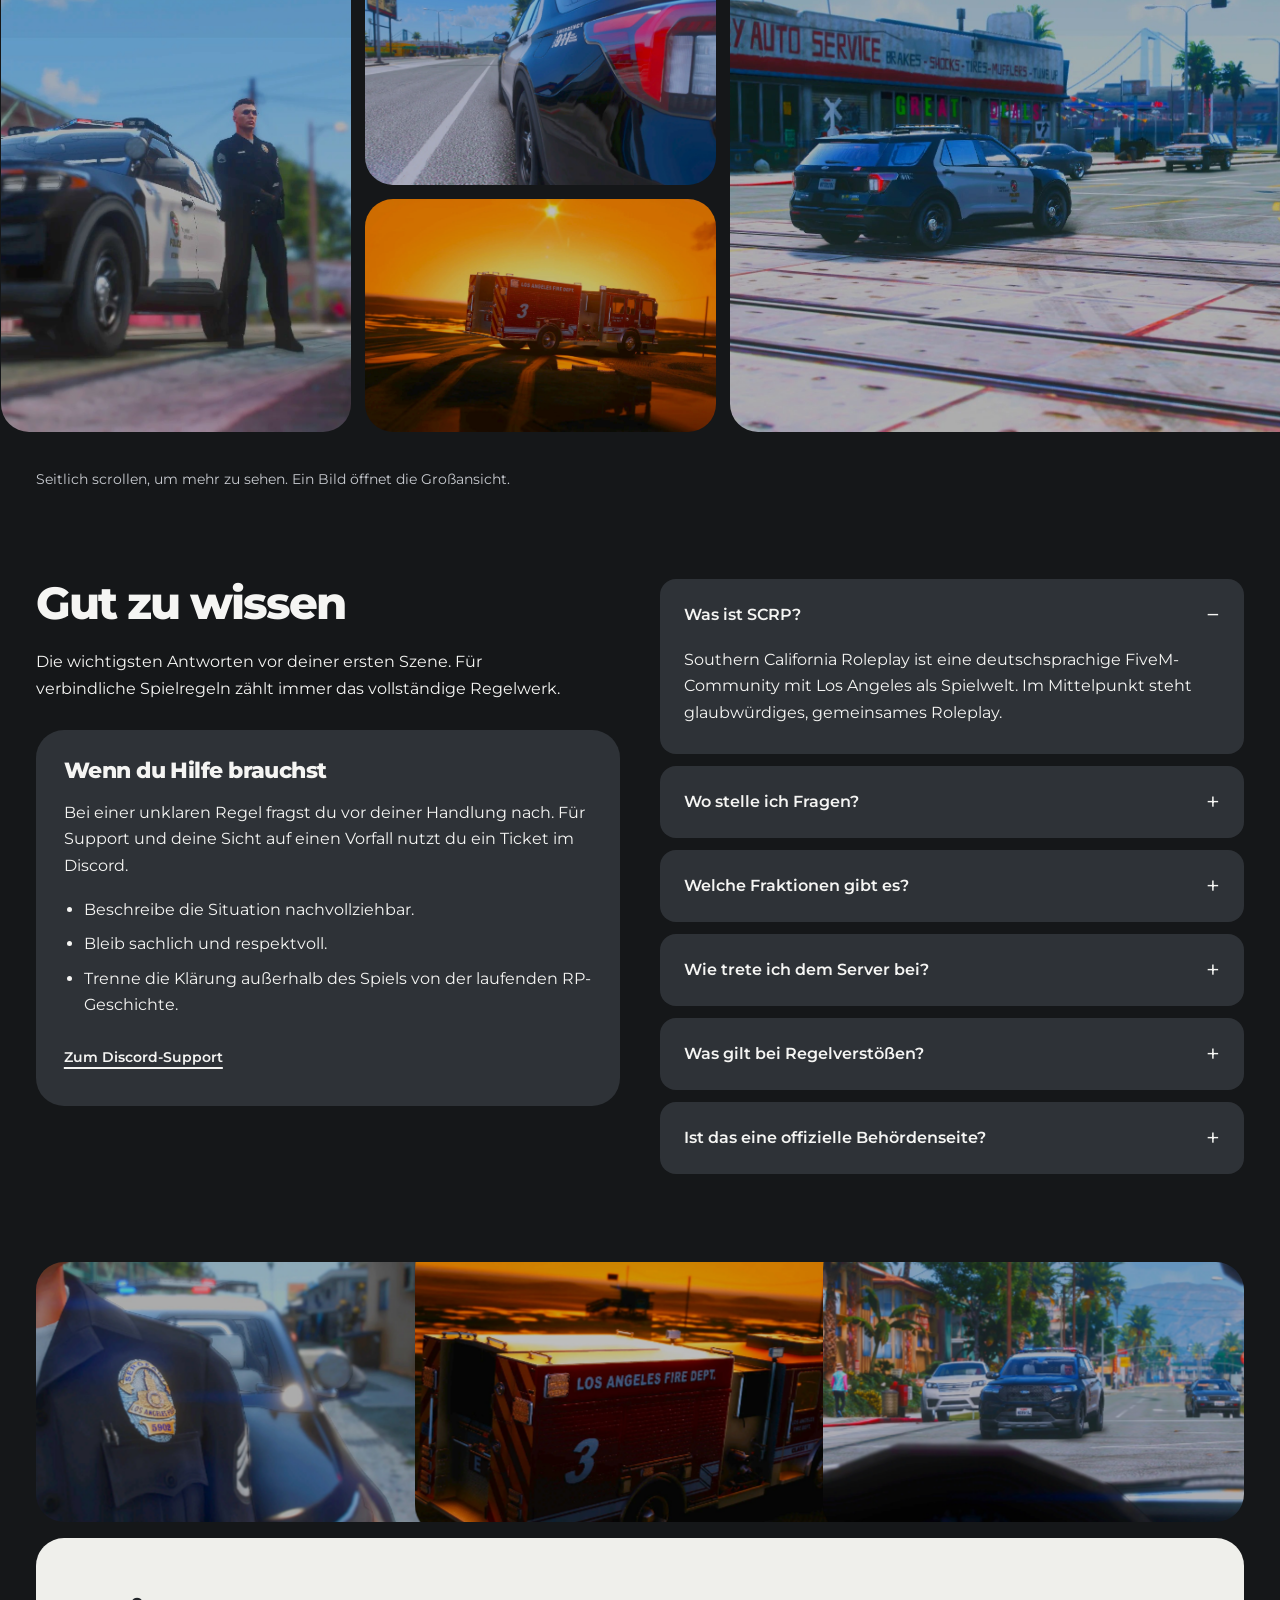
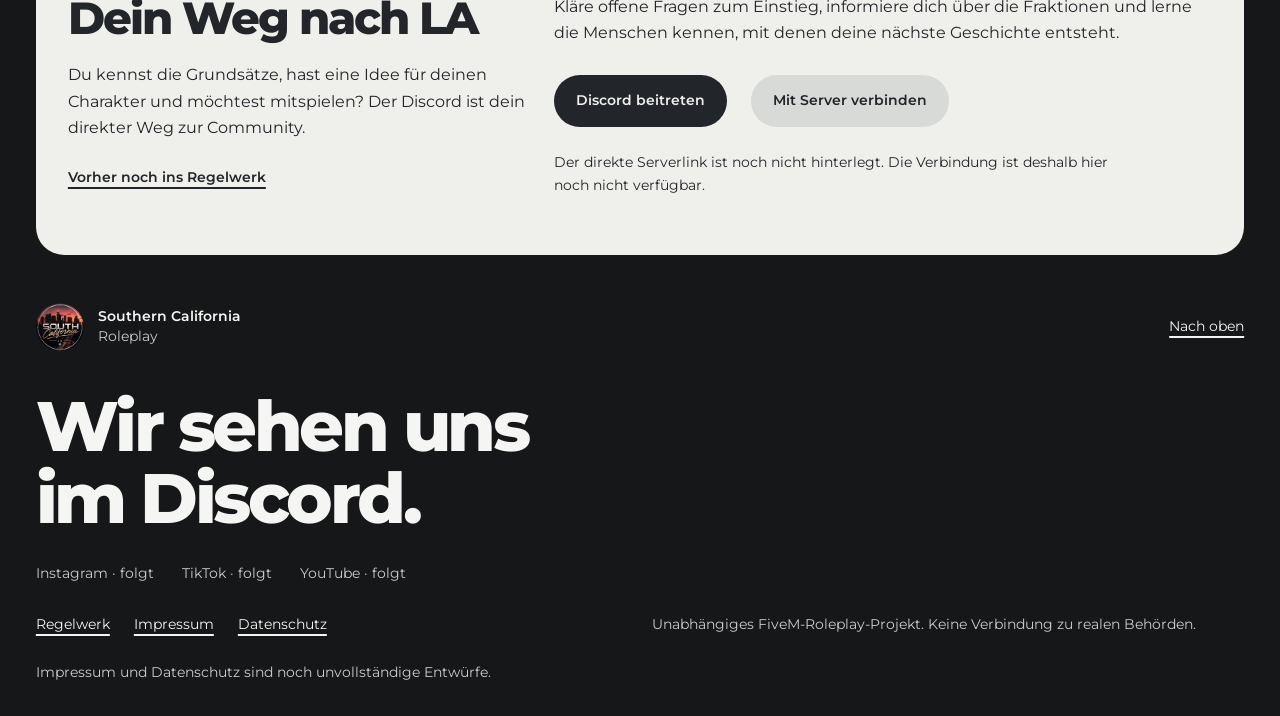
==== commit 85d87b78: "Fill community pages with practical roleplay content and tighter layouts Use paired content columns," ====
--- a/index.html
+++ b/index.html
@@ -47,24 +47,35 @@
     </section>
 
     <section class="community-section section-space" id="community" aria-labelledby="community-title">
-      <div class="community-mosaic"><div class="community-statement"><h2 id="community-title" data-reveal>Die Szene zählt.</h2><p data-reveal>Gutes Roleplay lässt auch anderen Raum.</p></div><figure class="community-photo"><img src="img/16.jpg" alt="Blick aus einem Fahrzeug auf eine Straße mit Palmen" width="1920" height="1080" loading="lazy"><figcaption>Los Angeles, aus einer anderen Perspektive.</figcaption></figure></div>
-      <div class="editorial-grid section-copy"><p class="side-note" data-reveal>Eine gemeinsame Stadt.<br>Viele eigene Geschichten.</p><div class="reading-copy"><p data-reveal>Ein Gespräch am Straßenrand. Eine Entscheidung im Einsatz. Eine Begegnung, die bleibt. Bei SCRP entsteht die Geschichte aus dem Zusammenspiel – nicht daraus, jede Situation zu gewinnen.</p><p data-reveal>Wir erwarten nachvollziehbare Handlungen, glaubwürdige Charaktere und einen respektvollen Umgang. Gewalt braucht einen RP-Hintergrund. Verletzungen haben Folgen. Das Leben deines Charakters zählt.</p><a class="text-link" href="regelwerk.html#start">Unsere Grundsätze lesen</a></div></div>
+      <div class="community-mosaic">
+        <div class="community-statement">
+          <h2 id="community-title" data-reveal>Die Szene zählt.</h2>
+          <p data-reveal>Ein Gespräch am Straßenrand. Eine Entscheidung im Einsatz. Eine Begegnung, die bleibt. Bei SCRP entsteht die Geschichte aus dem Zusammenspiel – nicht daraus, jede Situation zu gewinnen.</p>
+          <p data-reveal>Dein Charakter braucht eine glaubwürdige Persönlichkeit. Lass anderen Zeit zu reagieren, spiele Verletzungen aus und nimm die Folgen deiner Entscheidungen ernst.</p>
+          <a class="text-link" href="regelwerk.html#k3">Charakter und Roleplay</a>
+        </div>
+        <figure class="community-photo"><img src="img/16.jpg" alt="Blick aus einem Fahrzeug auf eine Straße mit Palmen" width="1920" height="1080" loading="lazy"><figcaption>Los Angeles, aus einer anderen Perspektive.</figcaption></figure>
+      </div>
+      <div class="editorial-grid section-copy community-context">
+        <div class="context-block"><h3>Spannung mit Hintergrund</h3><p>Konflikte brauchen einen nachvollziehbaren RP-Grund. Ein Gespräch, eine Eskalation und die Reaktion deines Gegenübers gehören zur Szene. Schnelle Gewalt ersetzt keine Geschichte.</p><a class="text-link" href="regelwerk.html#k5">Konflikte und Kampf</a></div>
+        <div class="context-block"><h3>Fair auf beiden Seiten</h3><p>Trenne Spielerwissen von Charakterwissen. Erzwinge keine Ergebnisse für andere und behalte den Wert deines eigenen Lebens im Blick. Respekt gilt im Spiel und außerhalb.</p><a class="text-link" href="regelwerk.html#k8">Meta und Kommunikation</a></div>
+      </div>
     </section>
 
     <section class="factions-section section-space" id="fraktionen" aria-labelledby="factions-title">
-      <div class="editorial-grid section-heading"><div><h2 id="factions-title" data-reveal>Teil dieser Stadt</h2><p data-reveal>LAPD, LAFD und UCLA sind die staatlichen Fraktionen unseres Servers. Gemeinsam sind sie Teil der Geschichten in Los Angeles.</p></div></div>
-      <div class="faction-band"><figure><img src="img/17.jpg" alt="LAPD-Streifenwagen auf einem Boulevard im Spiel" width="1920" height="1080" loading="lazy"><figcaption>LAPD</figcaption></figure><figure><img src="img/12.jpg" alt="LAFD-Löschfahrzeug im Abendlicht im Spiel" width="1920" height="1080" loading="lazy"><figcaption>LAFD</figcaption></figure><div class="faction-type"><h3 data-reveal>UCLA</h3><p data-reveal>Eine der drei staatlichen Fraktionen bei SCRP.</p><a class="text-link" data-discord href="https://discord.gg/sVNPNm3pQf">Mehr im Discord erfahren</a></div></div>
-      <div class="editorial-grid section-copy"><p class="side-note">Die Situation entscheidet.</p><div class="reading-copy"><p>Fahrzeuge von LAPD, LAFD und UCLA dürfen nur gestohlen werden, wenn eine konkrete, nachvollziehbare RP-Situation den Diebstahl rechtfertigt. Willkürlicher Diebstahl oder reine Spaßfahrten sind nicht erlaubt.</p><a class="text-link" href="regelwerk.html#k6">Die vollständige Fahrzeugregel</a></div></div>
+      <div class="editorial-grid section-heading faction-intro"><div><h2 id="factions-title" data-reveal>Teil dieser Stadt</h2><p data-reveal>LAPD, LAFD und UCLA sind die staatlichen Fraktionen unseres Servers. Ob Begegnung im Alltag oder angespannte Einsatzlage: Die gemeinsame Szene steht im Mittelpunkt.</p></div><div class="context-block"><h3>Interesse an einer Fraktion?</h3><p>Fragen zu den Fraktionen und deinem Einstieg klärst du direkt im Discord. Dort erreichst du das Team, ohne zwischen Bewerbungsformularen und verschiedenen Kontaktwegen suchen zu müssen.</p><a class="text-link" data-discord href="https://discord.gg/sVNPNm3pQf">Fragen im Discord klären</a></div></div>
+      <div class="faction-band"><figure><img src="img/17.jpg" alt="LAPD-Streifenwagen auf einem Boulevard im Spiel" width="1920" height="1080" loading="lazy"><figcaption><span>LAPD</span><p>Von der Verkehrskontrolle bis zur Verfolgung: Gib deinem Gegenüber Raum für glaubwürdiges Polizei-RP.</p><a class="text-link" href="regelwerk.html#k11">Regeln zu Polizeikontakten</a></figcaption></figure><figure><img src="img/12.jpg" alt="LAFD-Löschfahrzeug im Abendlicht im Spiel" width="1920" height="1080" loading="lazy"><figcaption><span>LAFD</span><p>Verletzungen gehören zur Geschichte. Bleib in der Szene und lasse Behandlung und Rettung ausspielen.</p><a class="text-link" href="regelwerk.html#k7">Medizinisches Roleplay</a></figcaption></figure><div class="faction-type"><h3 data-reveal>UCLA</h3><p data-reveal>UCLA gehört neben LAPD und LAFD zu den staatlichen Fraktionen bei SCRP.</p><p>Was du über die Fraktion wissen möchtest, klärst du im Community-Discord. Für alle drei gelten dieselben Grundsätze: nachvollziehbares RP und Respekt vor der Szene.</p><a class="text-link" data-discord href="https://discord.gg/sVNPNm3pQf">Mehr im Discord erfahren</a></div></div>
+      <div class="editorial-grid section-copy faction-rules"><div class="context-block"><h3>Die Situation entscheidet</h3><p>Fahrzeuge von LAPD, LAFD und UCLA dürfen nur gestohlen werden, wenn eine konkrete, nachvollziehbare RP-Situation den Diebstahl rechtfertigt. Willkürlicher Diebstahl oder reine Spaßfahrten sind nicht erlaubt.</p><a class="text-link" href="regelwerk.html#k6">Die vollständige Fahrzeugregel</a></div><div class="context-block"><h3>Fahrzeug ist nicht Ausrüstung</h3><p>Die Ausnahme für Fraktionsfahrzeuge ist kein Freibrief für Ausrüstung. Das gesonderte Verbot für Diebstahl und Weitergabe staatlicher Ausrüstung und Gegenstände bleibt bestehen.</p><a class="text-link" href="regelwerk.html#k11">Eigentum und Kriminalregeln</a></div></div>
     </section>
 
     <section class="entry-section section-space" id="einstieg" aria-labelledby="entry-title">
-      <div class="entry-row"><h2 id="entry-title" data-reveal>Lerne uns kennen.</h2><p data-reveal>Im Discord findest du die Community und deinen direkten Kontakt zum Team. Dort klärst du auch Fragen zum Einstieg.</p><a class="text-link" data-discord href="https://discord.gg/sVNPNm3pQf">Zum Community-Discord</a></div>
-      <div class="entry-row"><h2 data-reveal>Lies die Regeln.</h2><p data-reveal>Nimm dir vor deiner ersten Szene Zeit für das Regelwerk. Suche nach Begriffen oder springe direkt zu einem Kapitel.</p><a class="text-link" href="regelwerk.html">Regelwerk öffnen</a></div>
-      <div class="entry-row"><h2 data-reveal>Spiel deine Geschichte.</h2><p data-reveal>Gib deinem Charakter eine glaubwürdige Persönlichkeit. Was daraus wird, entsteht mit den Menschen, denen du begegnest.</p><a class="text-link" href="#verbinden">Zur Serververbindung</a></div>
+      <div class="entry-row"><div class="entry-copy"><h2 id="entry-title" data-reveal>Lerne uns kennen.</h2><p data-reveal>Im Discord findest du die Community und deinen direkten Kontakt zum Team. Dort klärst du Fragen zu deinem Einstieg, den Fraktionen und allem, was vor deiner ersten Szene noch unklar ist.</p><ul class="entry-points"><li>Community und Team erreichen</li><li>Offene Fragen vor dem Spielen klären</li><li>Bei Problemen ein Support-Ticket nutzen</li></ul><a class="text-link" data-discord href="https://discord.gg/sVNPNm3pQf">Zum Community-Discord</a></div><img class="entry-photo" src="img/18.jpg" alt="Spielaufnahme einer belebten Kreuzung in Los Angeles" width="1920" height="1080" loading="lazy"></div>
+      <div class="entry-row"><div class="entry-copy"><h2 data-reveal>Lies die Regeln.</h2><p data-reveal>Das Regelwerk ist dein gemeinsamer Rahmen mit allen anderen. Suche nach einem Begriff oder springe direkt zum passenden Kapitel, statt Regeln während einer laufenden Szene erraten zu müssen.</p><ul class="entry-points"><li>Charakterwissen und Spielerwissen trennen</li><li>Konflikte nachvollziehbar aufbauen</li><li>Verletzungen und Konsequenzen ausspielen</li></ul><a class="text-link" href="regelwerk.html">Regelwerk öffnen</a></div><img class="entry-photo" src="img/20.jpg" alt="Officer neben einem Streifenwagen in der virtuellen Spielwelt" width="1920" height="1080" loading="lazy"></div>
+      <div class="entry-row"><div class="entry-copy"><h2 data-reveal>Deine erste Szene</h2><p data-reveal>Überlege dir, wer dein Charakter ist, was ihn antreibt und wie er auf andere reagiert. Eine alltägliche Begegnung reicht als Anfang. Nicht jede Geschichte muss mit einer Verfolgung oder einem Konflikt starten.</p><ul class="entry-points"><li>Eine glaubwürdige Persönlichkeit entwickeln</li><li>Anderen Zeit für ihre Reaktion lassen</li><li>Eine Szene nicht um jeden Preis gewinnen wollen</li></ul><a class="text-link" href="#verbinden">Zur Serververbindung</a></div><img class="entry-photo" src="img/16.jpg" alt="Blick auf eine Palmenstraße aus dem Inneren eines Fahrzeugs" width="1920" height="1080" loading="lazy"></div>
     </section>
 
     <section class="gallery-section section-space" id="einblicke" aria-labelledby="gallery-title">
-      <div class="editorial-grid section-heading"><h2 id="gallery-title" data-reveal>Ein Blick nach LA</h2></div>
+      <div class="editorial-grid section-heading gallery-intro"><h2 id="gallery-title" data-reveal>Ein Blick nach LA</h2><p>Zwischen Palmenstraßen, Streifenwagen und Abendlicht: Diese Spielaufnahmen zeigen die Welt von SCRP. Wische durch die Galerie oder öffne ein Bild, um dir die Szene genauer anzusehen.</p></div>
       <div class="gallery-toolbar" data-gallery-controls hidden><p>Bilder entdecken und in der Großansicht öffnen.</p><div role="group" aria-label="Galerie bewegen"><button class="round-control" type="button" data-gallery-back aria-controls="gallery-track" aria-label="Galerie nach links">←</button><button class="round-control" type="button" data-gallery-forward aria-controls="gallery-track" aria-label="Galerie nach rechts">→</button></div></div>
       <div class="gallery-track" id="gallery-track" aria-label="Bildergalerie; horizontal scrollbar">
         <a class="gallery-item gallery-tall" href="img/20.jpg" data-gallery data-caption="Officer am Streifenwagen"><img src="img/20.jpg" alt="Officer am Streifenwagen – Bild vergrößern" width="1920" height="1080" loading="lazy"></a>
@@ -74,7 +85,7 @@
       </div><p class="gallery-hint">Seitlich scrollen, um mehr zu sehen. Ein Bild öffnet die Großansicht.</p>
     </section>
 
-    <section class="faq-section editorial-grid section-space" aria-labelledby="faq-title"><h2 id="faq-title" data-reveal>Gut zu wissen</h2><div class="faq-copy">
+    <section class="faq-section editorial-grid section-space" aria-labelledby="faq-title"><div class="faq-intro"><h2 id="faq-title" data-reveal>Gut zu wissen</h2><p>Die wichtigsten Antworten vor deiner ersten Szene. Für verbindliche Spielregeln zählt immer das vollständige Regelwerk.</p><div class="support-guide"><h3>Wenn du Hilfe brauchst</h3><p>Bei einer unklaren Regel fragst du vor deiner Handlung nach. Für Support und deine Sicht auf einen Vorfall nutzt du ein Ticket im Discord.</p><ul><li>Beschreibe die Situation nachvollziehbar.</li><li>Bleib sachlich und respektvoll.</li><li>Trenne die Klärung außerhalb des Spiels von der laufenden RP-Geschichte.</li></ul><a class="text-link" data-discord href="https://discord.gg/sVNPNm3pQf">Zum Discord-Support</a></div></div><div class="faq-copy">
       <details class="faq-item" open><summary>Was ist SCRP?</summary><p>Southern California Roleplay ist eine deutschsprachige FiveM-Community mit Los Angeles als Spielwelt. Im Mittelpunkt steht glaubwürdiges, gemeinsames Roleplay.</p></details>
       <details class="faq-item"><summary>Wo stelle ich Fragen?</summary><p>Im <a data-discord href="https://discord.gg/sVNPNm3pQf">Discord</a> erreichst du die Community und das Team. Für Support nutzt du ein Ticket. Ein Kontaktformular gibt es hier nicht.</p></details>
       <details class="faq-item"><summary>Welche Fraktionen gibt es?</summary><p>Als staatliche Fraktionen gibt es LAPD, LAFD und UCLA. Informationen dazu erhältst du im Discord.</p></details>
@@ -83,7 +94,7 @@
       <details class="faq-item"><summary>Ist das eine offizielle Behördenseite?</summary><p>Nein. SCRP ist ein unabhängiges Roleplay-Projekt. Fraktionen, Fahrzeuge und Spielszenen sind Teil einer virtuellen Spielwelt, keine Angebote realer Behörden.</p></details>
     </div></section>
 
-    <section class="connect-section" id="verbinden" aria-labelledby="connect-title"><div class="connect-images"><img src="img/21.jpg" alt="Sergeant vor einem Streifenwagen im Spiel" width="1920" height="1080" loading="lazy"><img src="img/12.jpg" alt="Feuerwehrfahrzeug im Abendlicht" width="1920" height="1080" loading="lazy"><img src="img/16.jpg" alt="Palmenstraße aus der Fahrzeugperspektive" width="1920" height="1080" loading="lazy"></div><div class="connect-content editorial-grid"><h2 id="connect-title" data-reveal>Dein Weg nach LA</h2><div><p data-reveal>Die nächste Geschichte beginnt mit einer Begegnung. Lerne die Community kennen und kläre deine Fragen vor dem Einstieg.</p><div class="actions"><a class="button" data-discord href="https://discord.gg/sVNPNm3pQf">Discord beitreten</a><a class="button button-secondary" data-connect href="#server-hinweis" aria-describedby="server-hinweis">Mit Server verbinden</a></div><p class="connection-note" id="server-hinweis" data-connect-note>Der direkte Serverlink ist noch nicht hinterlegt. Die Verbindung ist deshalb hier noch nicht verfügbar.</p></div></div></section>
+    <section class="connect-section" id="verbinden" aria-labelledby="connect-title"><div class="connect-images"><img src="img/21.jpg" alt="Sergeant vor einem Streifenwagen im Spiel" width="1920" height="1080" loading="lazy"><img src="img/12.jpg" alt="Feuerwehrfahrzeug im Abendlicht" width="1920" height="1080" loading="lazy"><img src="img/16.jpg" alt="Palmenstraße aus der Fahrzeugperspektive" width="1920" height="1080" loading="lazy"></div><div class="connect-content editorial-grid"><div class="connect-intro"><h2 id="connect-title" data-reveal>Dein Weg nach LA</h2><p>Du kennst die Grundsätze, hast eine Idee für deinen Charakter und möchtest mitspielen? Der Discord ist dein direkter Weg zur Community.</p><a class="text-link" href="regelwerk.html">Vorher noch ins Regelwerk</a></div><div><p data-reveal>Kläre offene Fragen zum Einstieg, informiere dich über die Fraktionen und lerne die Menschen kennen, mit denen deine nächste Geschichte entsteht.</p><div class="actions"><a class="button" data-discord href="https://discord.gg/sVNPNm3pQf">Discord beitreten</a><a class="button button-secondary" data-connect href="#server-hinweis" aria-describedby="server-hinweis">Mit Server verbinden</a></div><p class="connection-note" id="server-hinweis" data-connect-note>Der direkte Serverlink ist noch nicht hinterlegt. Die Verbindung ist deshalb hier noch nicht verfügbar.</p></div></div></section>
   </main>
   <footer class="site-footer"><div class="footer-top"><a class="brand" href="index.html"><img src="img/logo.png" alt="" width="48" height="48"><span>Southern California<small>Roleplay</small></span></a><a href="#top">Nach oben</a></div><a class="footer-invite" data-discord href="https://discord.gg/sVNPNm3pQf">Wir sehen uns<br>im Discord.</a><div class="social-links" aria-label="Weitere Kanäle"><span data-social="instagram">Instagram · folgt</span><span data-social="tiktok">TikTok · folgt</span><span data-social="youtube">YouTube · folgt</span></div><div class="footer-bottom"><nav aria-label="Weitere Seiten"><a href="regelwerk.html">Regelwerk</a><a href="impressum.html">Impressum</a><a href="datenschutz.html">Datenschutz</a></nav><p>Unabhängiges FiveM-Roleplay-Projekt. Keine Verbindung zu realen Behörden.</p><p>Impressum und Datenschutz sind noch unvollständige Entwürfe.</p></div></footer>
 </body>
--- a/assets/css/site.css
+++ b/assets/css/site.css
@@ -85,4 +85,33 @@
 }
 @media(max-width:760px) and (prefers-reduced-motion:no-preference){.landing-hero.scroll-story{height:132svh}.scroll-story .hero-stage{top:12px;min-height:calc(100svh - 110px)}}
 @media(max-height:650px){.hero-stage,.scroll-story .hero-stage{min-height:650px}.landing-hero.scroll-story{height:auto}.scroll-story .hero-stage{position:relative;top:auto}}
+.rule-reading-help{display:grid;grid-template-columns:1fr 1fr;gap:32px;margin-top:24px;padding:24px 28px;background:var(--surface);border-radius:var(--radius)}.rule-reading-help p{margin:0;font-size:14px}.rulebook-main .document-hero{max-width:1200px;margin-inline:auto;padding-bottom:36px}
+@media(max-width:760px){.rule-reading-help{grid-template-columns:1fr;gap:16px;padding:22px}.rulebook-main .document-hero{padding-bottom:28px}}
+/* Denser reading rhythm: use both columns, keep the existing photographic direction. */
+.section-space{padding-top:88px}.section-heading{margin-bottom:32px}.section-copy{padding-top:28px}
+.community-statement{justify-content:center;gap:22px;min-height:460px}.community-statement p{font-size:16px;line-height:1.65}.community-statement .text-link{align-self:flex-start}
+.community-mosaic,.community-photo{min-height:460px}.community-context,.faction-rules,.faction-intro{grid-template-columns:1fr 1fr;gap:40px}
+.context-block h3{font-size:22px;letter-spacing:-.025em;margin-bottom:14px}.context-block p{max-width:60ch}.context-block .text-link{margin-top:12px}
+.faction-intro>div:first-child>p{margin-top:20px}.faction-intro .context-block{padding:24px 28px;background:var(--surface);border-radius:var(--radius)}
+.faction-band{grid-template-columns:1fr 1fr .85fr;gap:18px;align-items:start}
+.faction-band figure{height:520px}.faction-band figure:nth-child(2){margin-top:24px}.faction-type{margin-top:48px;min-height:440px;justify-content:center;padding:28px 24px}
+.faction-type p{font-size:16px;margin-top:18px}.faction-type a{margin-top:16px}
+.faction-band figcaption{right:0;max-width:100%;padding:20px 24px;background:rgba(21,23,25,.93);border-radius:0;font-size:32px;letter-spacing:-.035em;line-height:1.1}
+.faction-band figcaption>span{display:block}.faction-band figcaption p{margin-top:14px;font-size:16px;font-weight:400;letter-spacing:0;line-height:1.55}.faction-band figcaption a{font-weight:600;letter-spacing:0;margin-top:10px}
+.entry-section{display:grid;gap:24px}.entry-row,.entry-row:nth-child(2),.entry-row:nth-child(3){width:100%;margin:0;padding:0;display:grid;grid-template-columns:1.1fr 1fr;overflow:hidden}
+.entry-copy{padding:36px}.entry-photo{width:100%;height:100%;min-height:370px;object-fit:cover}.entry-row:nth-child(2) .entry-photo{grid-column:1;grid-row:1}.entry-row:nth-child(2) .entry-copy{grid-column:2;grid-row:1}
+.entry-row h2{font-size:clamp(28px,3vw,42px);margin-bottom:20px}.entry-row p{max-width:58ch}.entry-points{padding-left:20px;margin:20px 0 10px}.entry-points li{margin-bottom:8px}.entry-copy .text-link{margin-top:8px}
+.gallery-intro{grid-template-columns:1fr 1fr;align-items:center}.gallery-intro p{max-width:58ch}.gallery-toolbar{padding-bottom:18px}
+.faq-section{padding-bottom:88px;grid-template-columns:1fr 1fr;gap:40px}.faq-intro>p{margin-top:22px;max-width:49ch}.support-guide{margin-top:28px;padding:26px 28px;background:var(--surface);border-radius:var(--radius)}.support-guide h3{font-size:22px;margin-bottom:14px}.support-guide ul{padding-left:20px;margin:18px 0}.support-guide li{margin-bottom:8px}
+.connect-intro>p{margin-top:20px;max-width:42ch}.connect-intro>.text-link{margin-top:14px}
+.footer-invite{font-size:clamp(42px,5.5vw,78px);margin:40px 0 28px;max-width:16ch}.social-links{margin-bottom:28px}
+.rules-layout{gap:40px}.rule-chapter{padding-bottom:44px}
+.document-main .document-hero{max-width:850px;margin-inline:auto;padding-top:40px;padding-bottom:28px}.document-content{padding-bottom:48px}.document-content h2{margin-top:34px}.document-main .draft-notice{margin-top:0}
+@media(prefers-reduced-motion:no-preference){.landing-hero.scroll-story{height:122svh}}
+@media(max-width:1050px){.community-mosaic{grid-template-columns:1fr 1fr}.faction-band{grid-template-columns:1fr 1fr}.faction-type{grid-column:1/-1;margin-top:0;min-height:0;display:grid;grid-template-columns:.7fr 1fr;gap:16px 28px;padding:28px}.faction-type h3{grid-row:1/3}.faction-type p{margin:0}.faction-type a{grid-column:2;margin-top:0}.entry-copy{padding:28px}.entry-photo{min-height:380px}.community-statement h2{font-size:clamp(28px,3.8vw,42px)}}
+@media(max-width:760px){.section-space{padding-top:56px}.section-heading{margin-bottom:24px}.section-copy{padding-top:24px}.community-mosaic{grid-template-columns:1fr;min-height:0}.community-statement{min-height:0;padding:30px 24px;gap:20px}.community-statement h2{font-size:34px}.community-photo{height:300px;min-height:300px}.community-context,.faction-rules,.faction-intro,.gallery-intro,.faq-section{grid-template-columns:1fr;gap:24px}.context-block h3{font-size:20px}.faction-intro .context-block{padding:24px}.faction-band{grid-template-columns:1fr;gap:18px}.faction-band figure{height:420px}.faction-band figure:nth-child(2){margin-top:0}.faction-band figcaption{padding:20px 24px}.faction-type{display:block;padding:26px 24px}.faction-type p{margin-top:16px}.faction-type a{margin-top:12px}.entry-row,.entry-row:nth-child(2),.entry-row:nth-child(3){grid-template-columns:1fr;padding:0;margin:0}.entry-copy{padding:28px 24px}.entry-row:nth-child(2) .entry-copy,.entry-row:nth-child(2) .entry-photo{grid-column:auto;grid-row:auto}.entry-photo{height:220px;min-height:220px}.entry-row h2{font-size:30px}.faq-section{padding-bottom:56px}.support-guide{padding:24px;margin-top:24px}.footer-invite{font-size:clamp(40px,10vw,58px);margin-top:32px}.rules-layout{gap:28px}.rule-chapter{padding-bottom:32px}.document-main .document-hero{padding-top:28px}.document-content h2{margin-top:28px}}
+@media(max-width:760px) and (prefers-reduced-motion:no-preference){.landing-hero.scroll-story{height:112svh}}
+@media(max-height:650px) and (prefers-reduced-motion:no-preference){.landing-hero.scroll-story{height:auto}}
+@media(max-width:760px){.factions-section{padding-top:76px}.faction-type{margin-top:12px}.faction-band figcaption{padding-bottom:28px}}
+@media(max-width:760px){.rule-chapter#k3{padding-bottom:56px}}
 @media print{body{background:white;color:black;font-size:11pt}.site-header,.site-footer,.rules-sidebar,.skip-link,.rule-search{display:none!important}.rules-layout{display:block;padding:0}.rule-chapter[hidden]{display:block!important}.rule-chapter{break-inside:auto;padding-bottom:20px}.rules li{break-inside:avoid}.document-hero{padding:0 0 24px}.note,.draft-notice{background:#eee;color:black}a{color:black}.rule-chapter h2{font-size:22pt}.rule-chapter h3{font-size:14pt}}
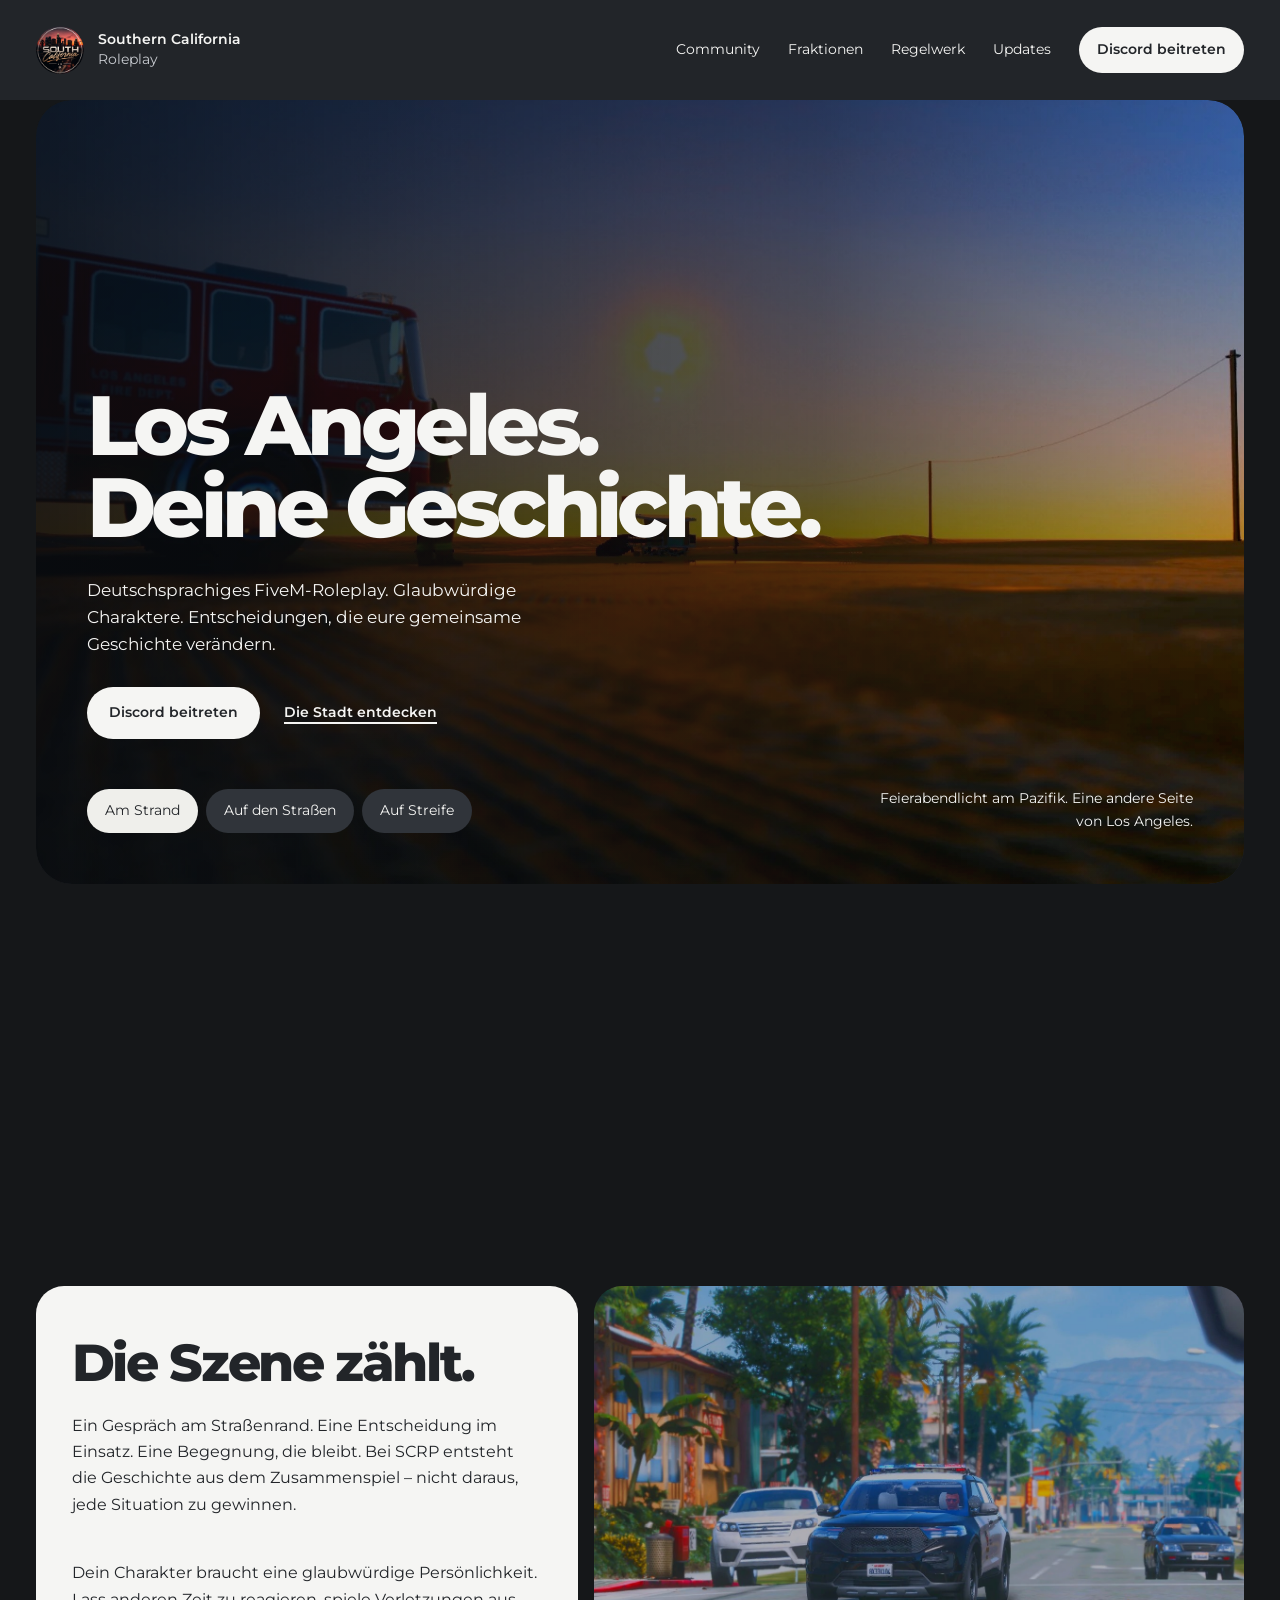
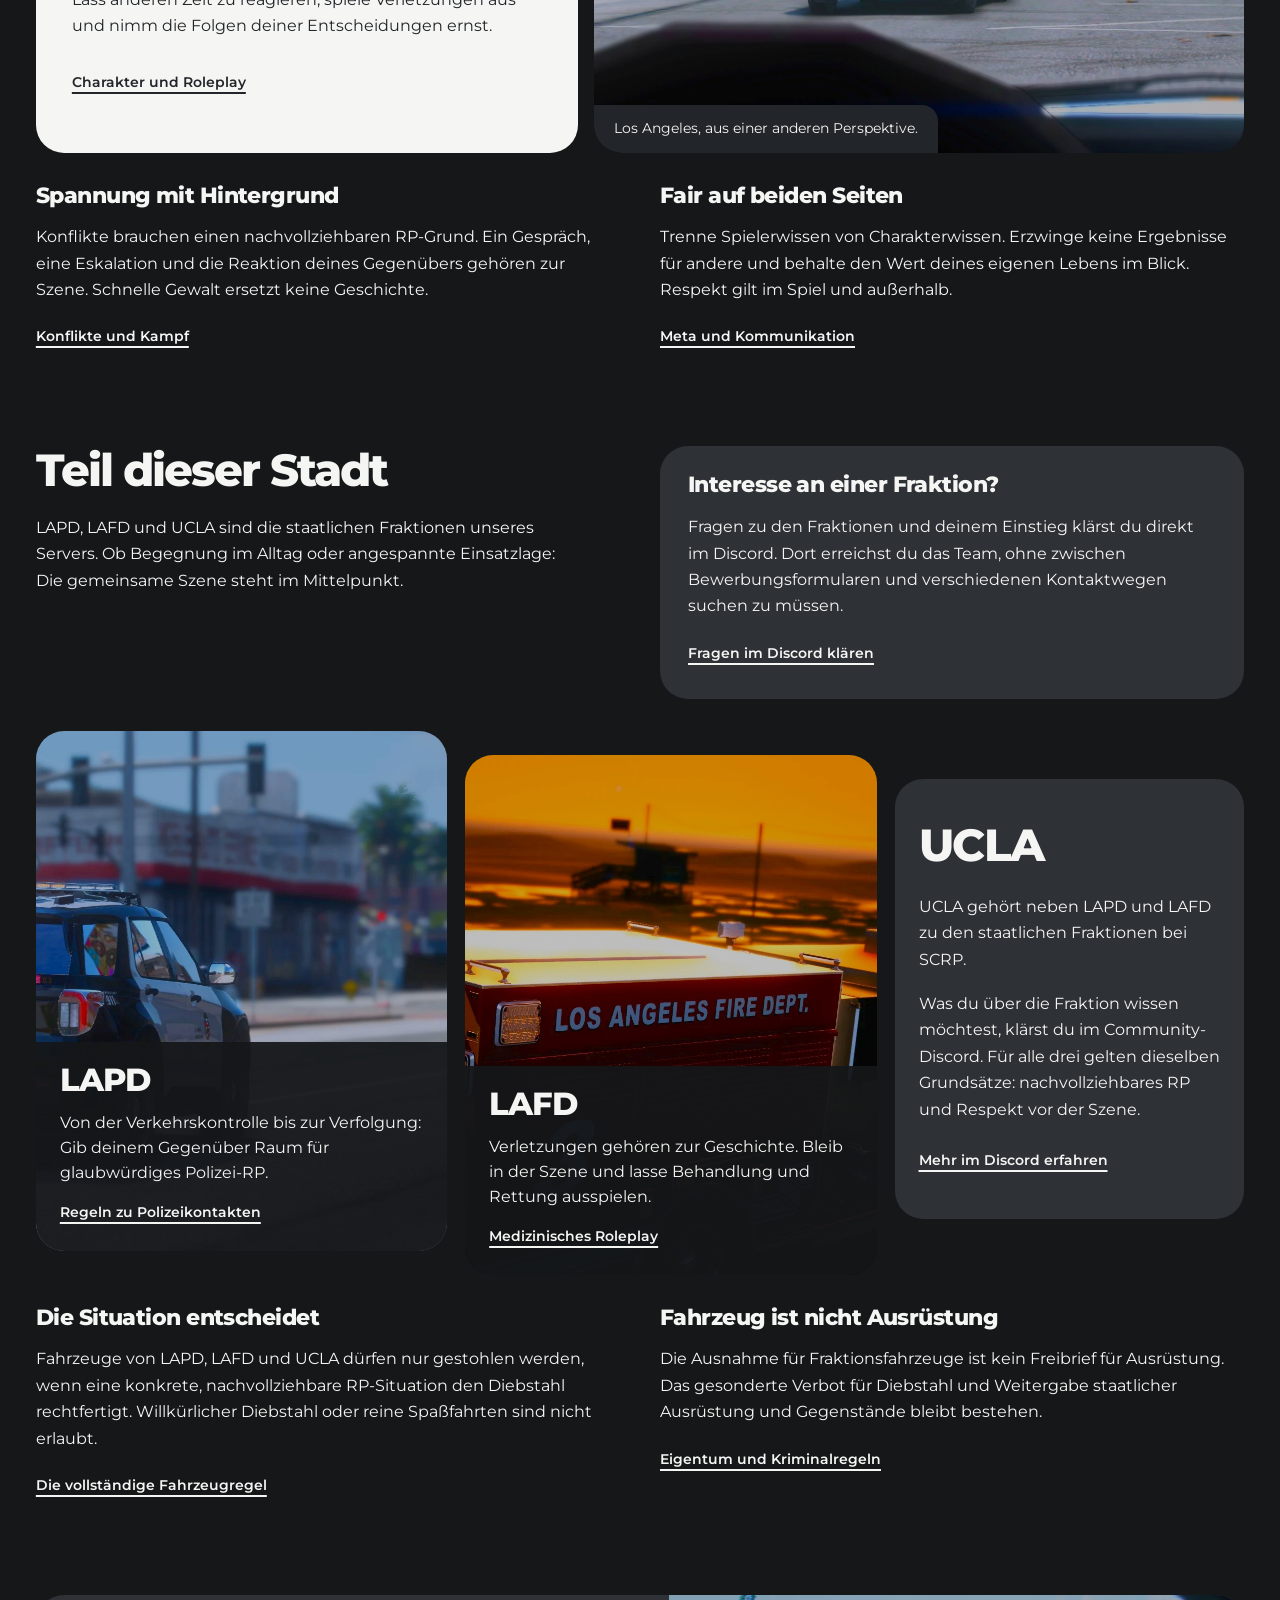
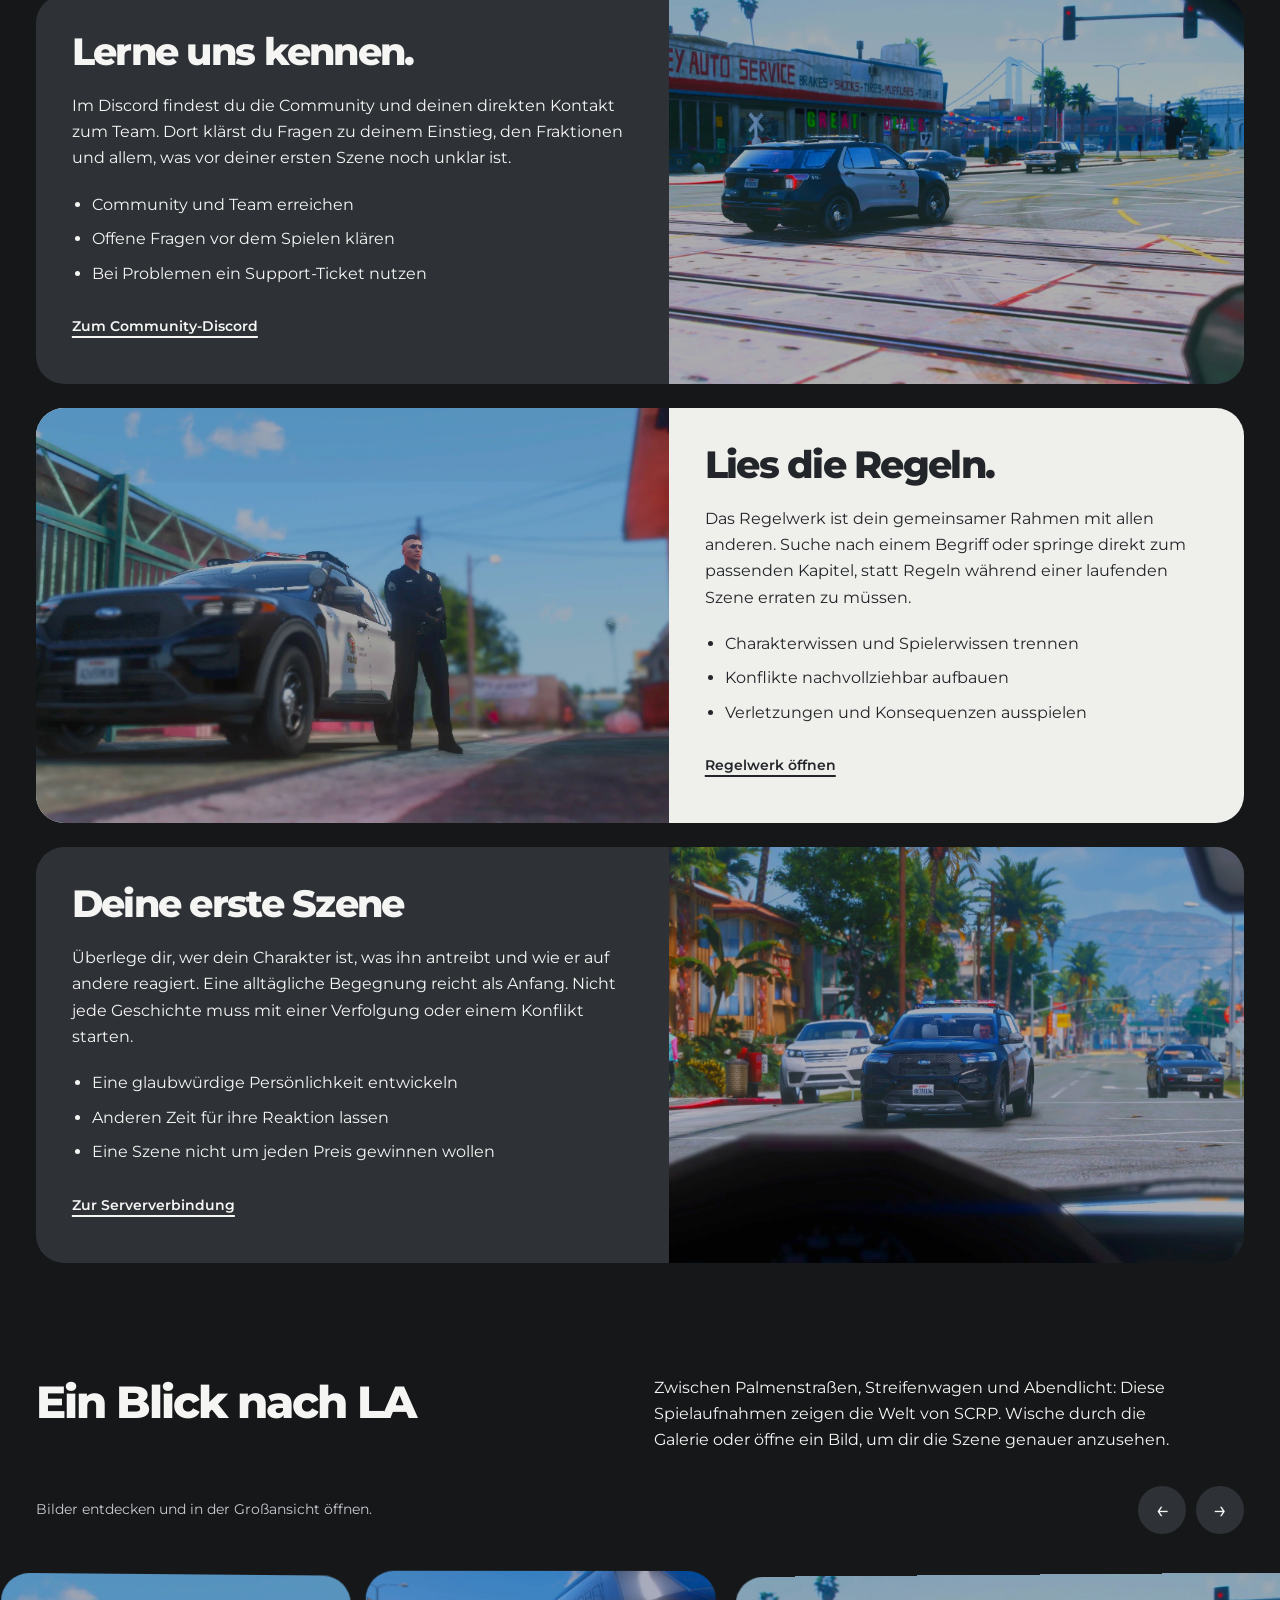
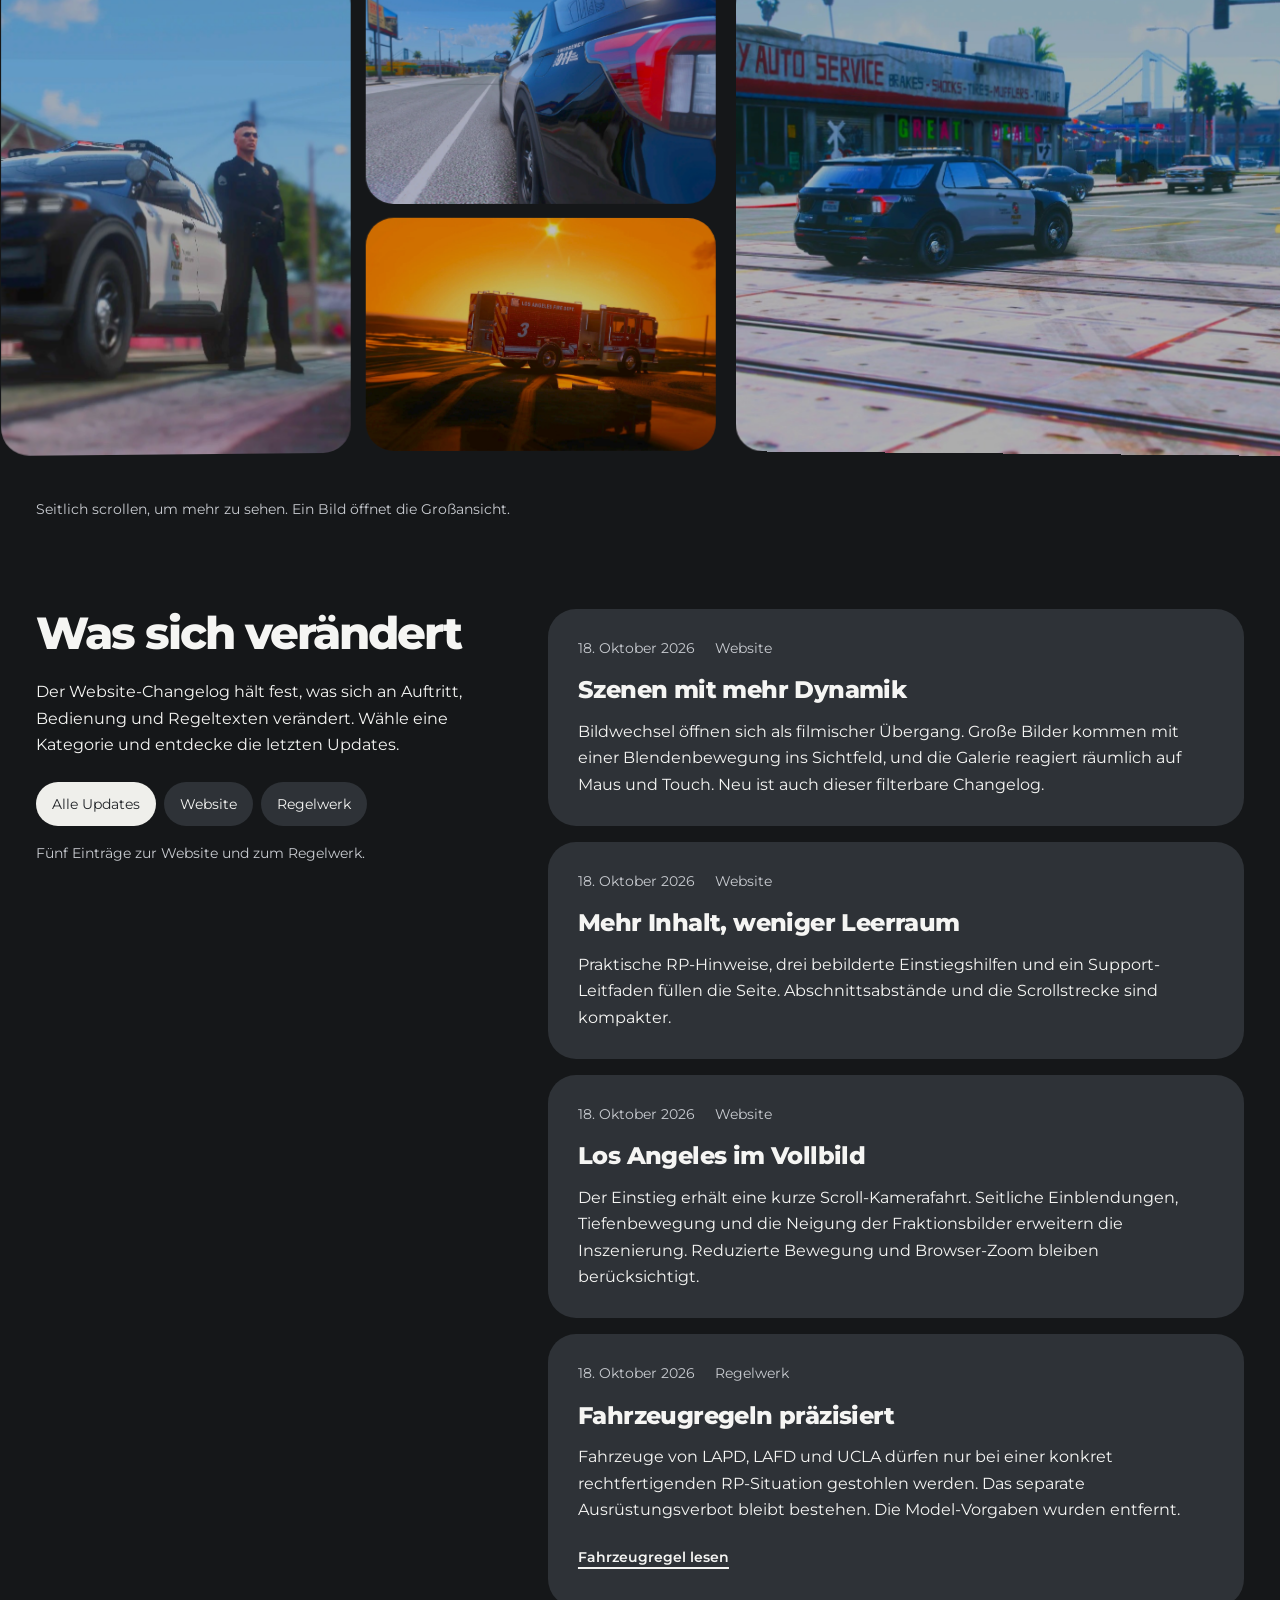
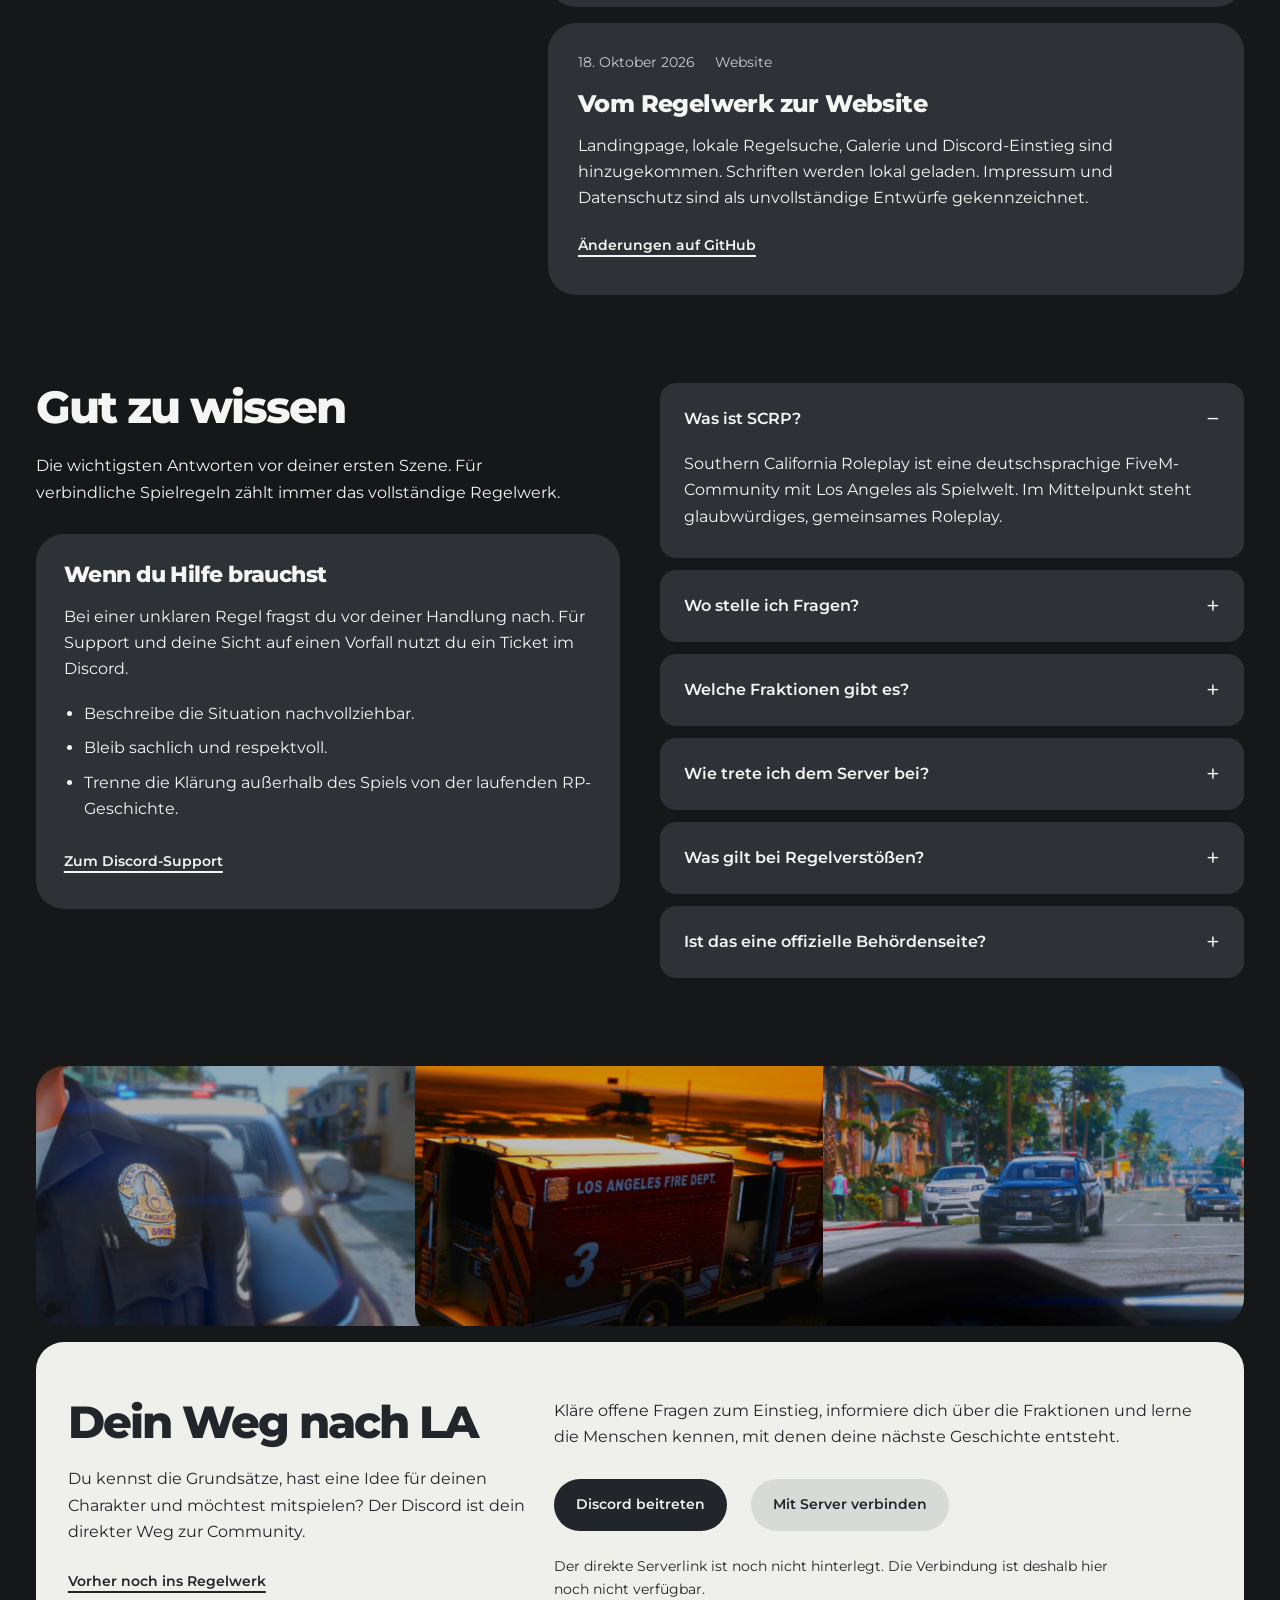
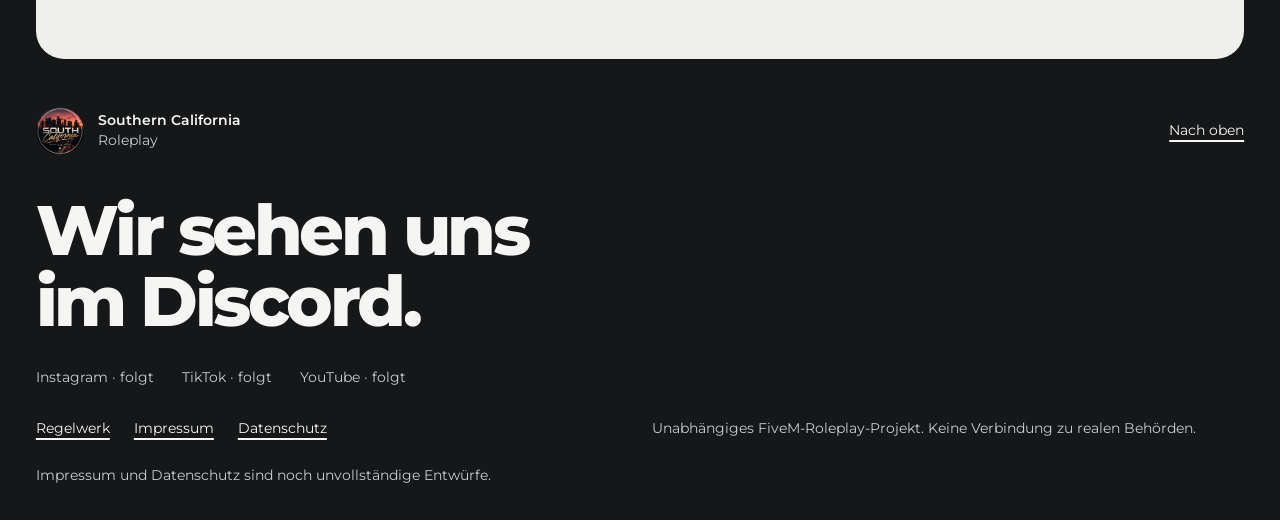
==== commit 52327eae: "Add cinematic image transitions and filterable website changelog Introduce shutter reveals, spatial " ====
--- a/index.html
+++ b/index.html
@@ -24,7 +24,7 @@
     </a>
     <button class="menu-toggle" aria-expanded="false" aria-controls="site-nav" hidden>Menü</button>
     <nav class="site-nav" id="site-nav" aria-label="Hauptnavigation">
-      <a href="#community">Community</a><a href="#fraktionen">Fraktionen</a><a href="regelwerk.html">Regelwerk</a>
+      <a href="#community">Community</a><a href="#fraktionen">Fraktionen</a><a href="regelwerk.html">Regelwerk</a><a href="#updates">Updates</a>
       <a class="button button-small" data-discord href="https://discord.gg/sVNPNm3pQf">Discord beitreten</a>
     </nav>
   </header>
@@ -85,6 +85,17 @@
       </div><p class="gallery-hint">Seitlich scrollen, um mehr zu sehen. Ein Bild öffnet die Großansicht.</p>
     </section>
 
+    <section class="updates-section section-space" id="updates" aria-labelledby="updates-title">
+      <div class="updates-intro"><h2 id="updates-title" data-reveal>Was sich verändert</h2><p>Der Website-Changelog hält fest, was sich an Auftritt, Bedienung und Regeltexten verändert. Wähle eine Kategorie und entdecke die letzten Updates.</p><div class="update-filters" data-update-filters hidden role="group" aria-label="Changelog filtern"><button type="button" data-update-filter="all" aria-pressed="true">Alle Updates</button><button type="button" data-update-filter="website" aria-pressed="false">Website</button><button type="button" data-update-filter="rules" aria-pressed="false">Regelwerk</button></div><p class="update-status" data-update-status role="status" aria-live="polite">Fünf Einträge zur Website und zum Regelwerk.</p></div>
+      <div class="update-list">
+        <article class="update-entry" data-update-category="website"><div class="update-meta"><time datetime="2026-10-18">18. Oktober 2026</time><span>Website</span></div><h3>Szenen mit mehr Dynamik</h3><p>Bildwechsel öffnen sich als filmischer Übergang. Große Bilder kommen mit einer Blendenbewegung ins Sichtfeld, und die Galerie reagiert räumlich auf Maus und Touch. Neu ist auch dieser filterbare Changelog.</p></article>
+        <article class="update-entry" data-update-category="website"><div class="update-meta"><time datetime="2026-10-18">18. Oktober 2026</time><span>Website</span></div><h3>Mehr Inhalt, weniger Leerraum</h3><p>Praktische RP-Hinweise, drei bebilderte Einstiegshilfen und ein Support-Leitfaden füllen die Seite. Abschnittsabstände und die Scrollstrecke sind kompakter.</p></article>
+        <article class="update-entry" data-update-category="website"><div class="update-meta"><time datetime="2026-10-18">18. Oktober 2026</time><span>Website</span></div><h3>Los Angeles im Vollbild</h3><p>Der Einstieg erhält eine kurze Scroll-Kamerafahrt. Seitliche Einblendungen, Tiefenbewegung und die Neigung der Fraktionsbilder erweitern die Inszenierung. Reduzierte Bewegung und Browser-Zoom bleiben berücksichtigt.</p></article>
+        <article class="update-entry" data-update-category="rules"><div class="update-meta"><time datetime="2026-10-18">18. Oktober 2026</time><span>Regelwerk</span></div><h3>Fahrzeugregeln präzisiert</h3><p>Fahrzeuge von LAPD, LAFD und UCLA dürfen nur bei einer konkret rechtfertigenden RP-Situation gestohlen werden. Das separate Ausrüstungsverbot bleibt bestehen. Die Model-Vorgaben wurden entfernt.</p><a class="text-link" href="regelwerk.html#k6">Fahrzeugregel lesen</a></article>
+        <article class="update-entry" data-update-category="website"><div class="update-meta"><time datetime="2026-10-18">18. Oktober 2026</time><span>Website</span></div><h3>Vom Regelwerk zur Website</h3><p>Landingpage, lokale Regelsuche, Galerie und Discord-Einstieg sind hinzugekommen. Schriften werden lokal geladen. Impressum und Datenschutz sind als unvollständige Entwürfe gekennzeichnet.</p><a class="text-link" href="https://github.com/gmtv27david/scrp-regelwerk/commits/main/">Änderungen auf GitHub</a></article>
+      </div>
+    </section>
+
     <section class="faq-section editorial-grid section-space" aria-labelledby="faq-title"><div class="faq-intro"><h2 id="faq-title" data-reveal>Gut zu wissen</h2><p>Die wichtigsten Antworten vor deiner ersten Szene. Für verbindliche Spielregeln zählt immer das vollständige Regelwerk.</p><div class="support-guide"><h3>Wenn du Hilfe brauchst</h3><p>Bei einer unklaren Regel fragst du vor deiner Handlung nach. Für Support und deine Sicht auf einen Vorfall nutzt du ein Ticket im Discord.</p><ul><li>Beschreibe die Situation nachvollziehbar.</li><li>Bleib sachlich und respektvoll.</li><li>Trenne die Klärung außerhalb des Spiels von der laufenden RP-Geschichte.</li></ul><a class="text-link" data-discord href="https://discord.gg/sVNPNm3pQf">Zum Discord-Support</a></div></div><div class="faq-copy">
       <details class="faq-item" open><summary>Was ist SCRP?</summary><p>Southern California Roleplay ist eine deutschsprachige FiveM-Community mit Los Angeles als Spielwelt. Im Mittelpunkt steht glaubwürdiges, gemeinsames Roleplay.</p></details>
       <details class="faq-item"><summary>Wo stelle ich Fragen?</summary><p>Im <a data-discord href="https://discord.gg/sVNPNm3pQf">Discord</a> erreichst du die Community und das Team. Für Support nutzt du ein Ticket. Ein Kontaktformular gibt es hier nicht.</p></details>
--- a/assets/css/site.css
+++ b/assets/css/site.css
@@ -114,4 +114,14 @@
 @media(max-height:650px) and (prefers-reduced-motion:no-preference){.landing-hero.scroll-story{height:auto}}
 @media(max-width:760px){.factions-section{padding-top:76px}.faction-type{margin-top:12px}.faction-band figcaption{padding-bottom:28px}}
 @media(max-width:760px){.rule-chapter#k3{padding-bottom:56px}}
+.hero-image .scene-transition{position:absolute;inset:0;width:100%;height:100%;object-fit:cover;pointer-events:none}
+.gallery-track{padding-top:18px;padding-bottom:32px}.gallery-item{transform-origin:center;backface-visibility:hidden}
+.updates-section{display:grid;grid-template-columns:.8fr 1.2fr;gap:48px;padding-inline:var(--margin)}
+.updates-intro{align-self:start}.updates-intro>p{margin-top:22px;max-width:43ch}.update-filters{display:flex;gap:8px;flex-wrap:wrap;margin-top:24px}.update-filters button{min-height:44px;border:0;padding:10px 16px;border-radius:999px;background:var(--surface);color:var(--ink);font-size:14px;transition:transform 160ms var(--ease)}.update-filters button[aria-pressed=true]{background:var(--paper);color:var(--paper-ink)}.updates-intro .update-status{font-size:14px;color:var(--muted);margin-top:16px}
+.update-list{display:grid;gap:16px}.update-entry{padding:28px 30px;background:var(--surface);border-radius:var(--radius)}.update-meta{display:flex;flex-wrap:wrap;gap:12px 20px;font-size:14px;color:var(--muted);margin-bottom:16px}.update-entry h3{font-size:24px;line-height:1.2;margin-bottom:14px}.update-entry p{max-width:62ch}.update-entry .text-link{margin-top:12px}
+@media(hover:hover) and (pointer:fine){.update-filters button:hover{transform:translateY(-2px)}}
+@media(max-width:1050px){.site-nav{gap:16px}.site-nav>a:not(.button){font-size:13px}.site-header{gap:18px}.updates-section{grid-template-columns:1fr 1.2fr;gap:28px}.update-entry{padding:24px}}
+@media(max-width:760px){.updates-section{grid-template-columns:1fr;gap:24px}.updates-intro>p{max-width:60ch}.update-entry h3{font-size:22px}.site-nav>a:not(.button){font-size:14px}.gallery-track{padding-top:12px;padding-bottom:24px}}
+@media(prefers-reduced-motion:no-preference){.gallery-dialog[open]{animation:dialog-arrive 360ms var(--ease) both}@keyframes dialog-arrive{from{opacity:.2;transform:translateY(24px) scale(.96)}to{opacity:1;transform:translateY(0) scale(1)}}}
+@media print{.update-filters{display:none!important}.update-entry[hidden]{display:block!important}}
 @media print{body{background:white;color:black;font-size:11pt}.site-header,.site-footer,.rules-sidebar,.skip-link,.rule-search{display:none!important}.rules-layout{display:block;padding:0}.rule-chapter[hidden]{display:block!important}.rule-chapter{break-inside:auto;padding-bottom:20px}.rules li{break-inside:avoid}.document-hero{padding:0 0 24px}.note,.draft-notice{background:#eee;color:black}a{color:black}.rule-chapter h2{font-size:22pt}.rule-chapter h3{font-size:14pt}}
